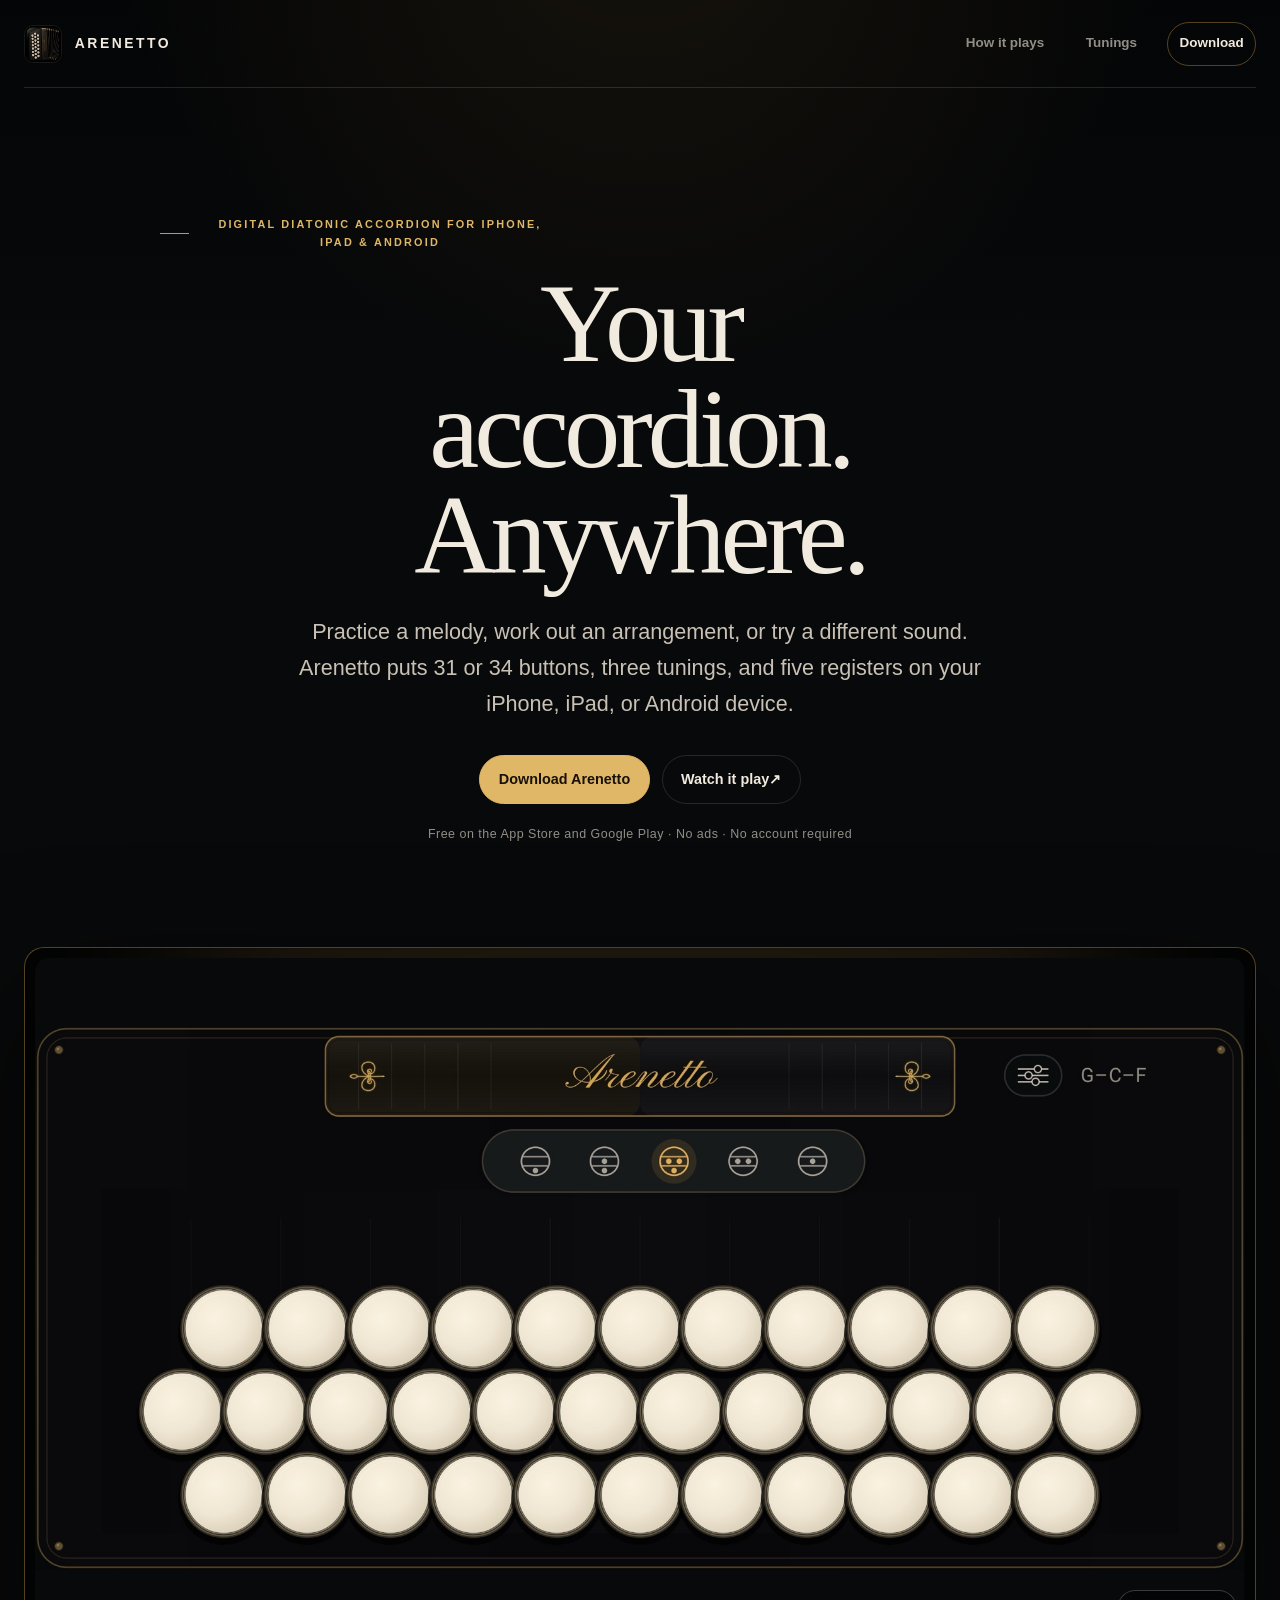
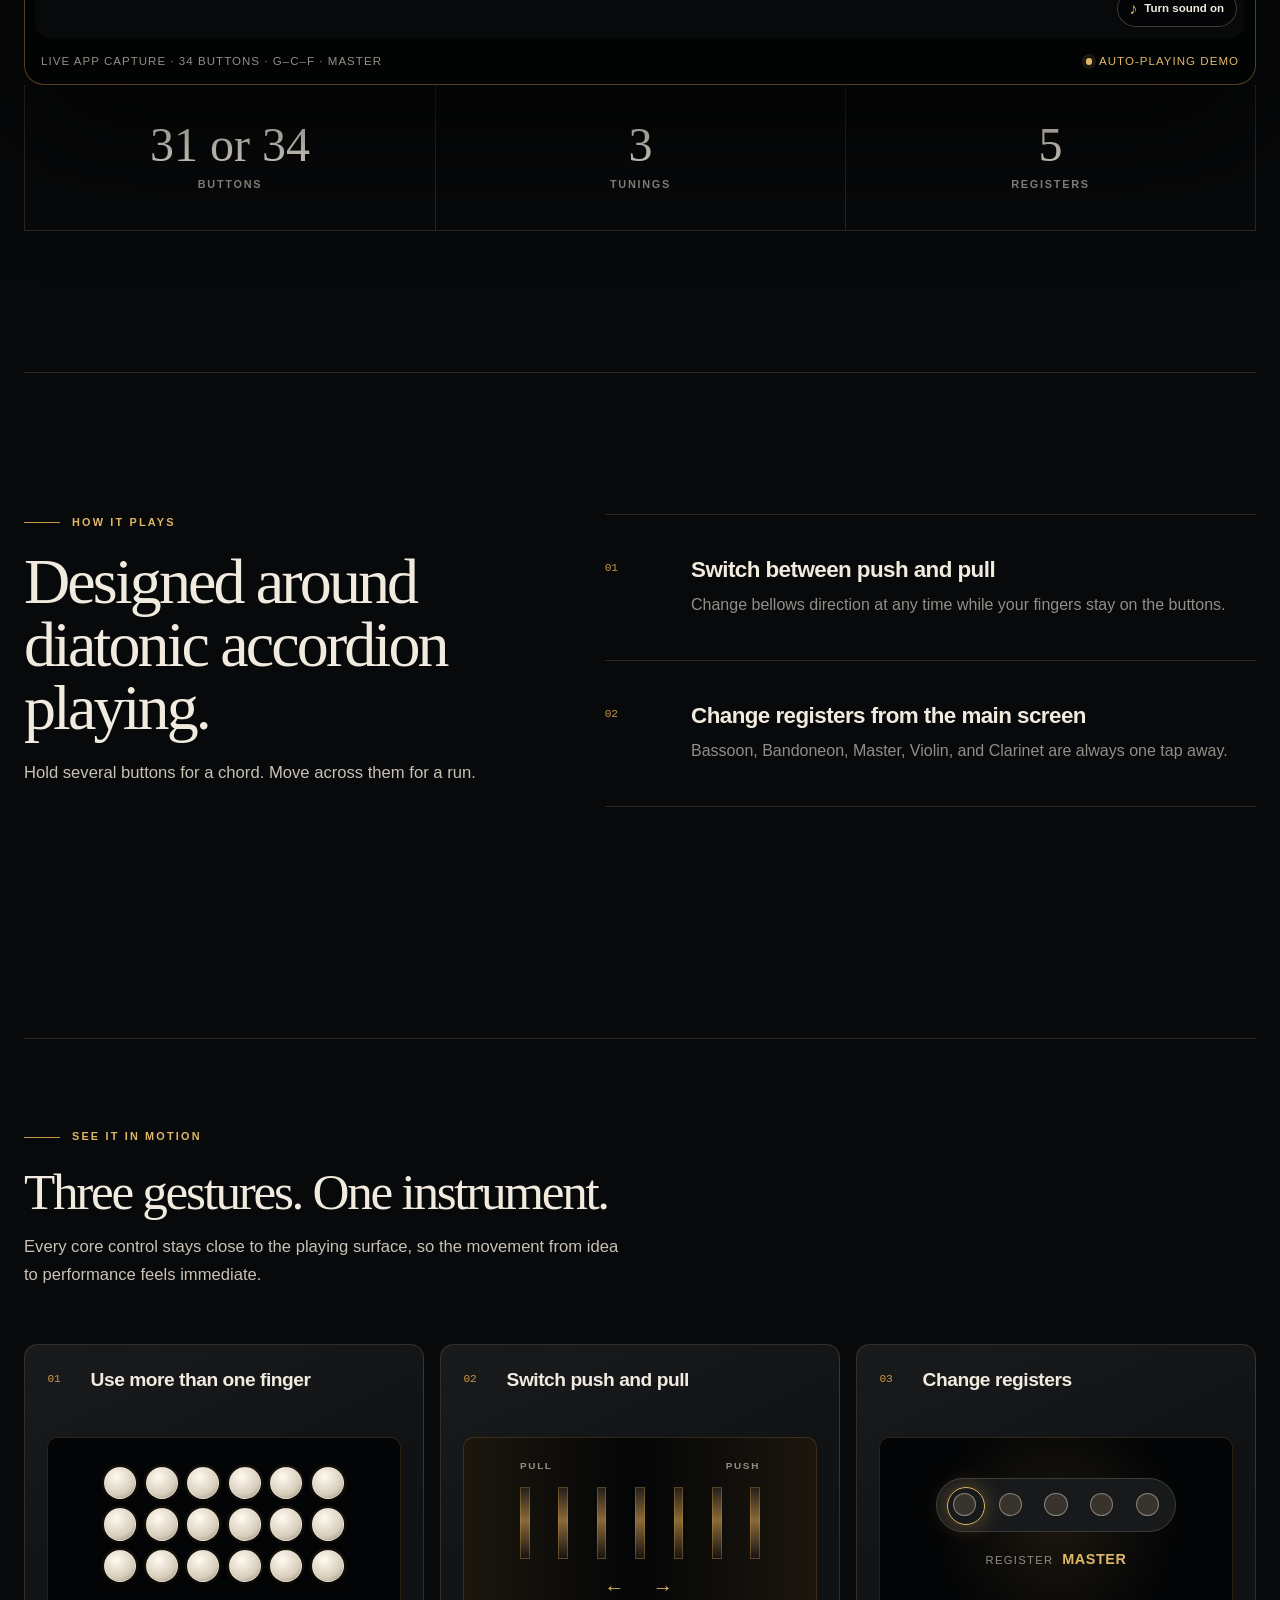
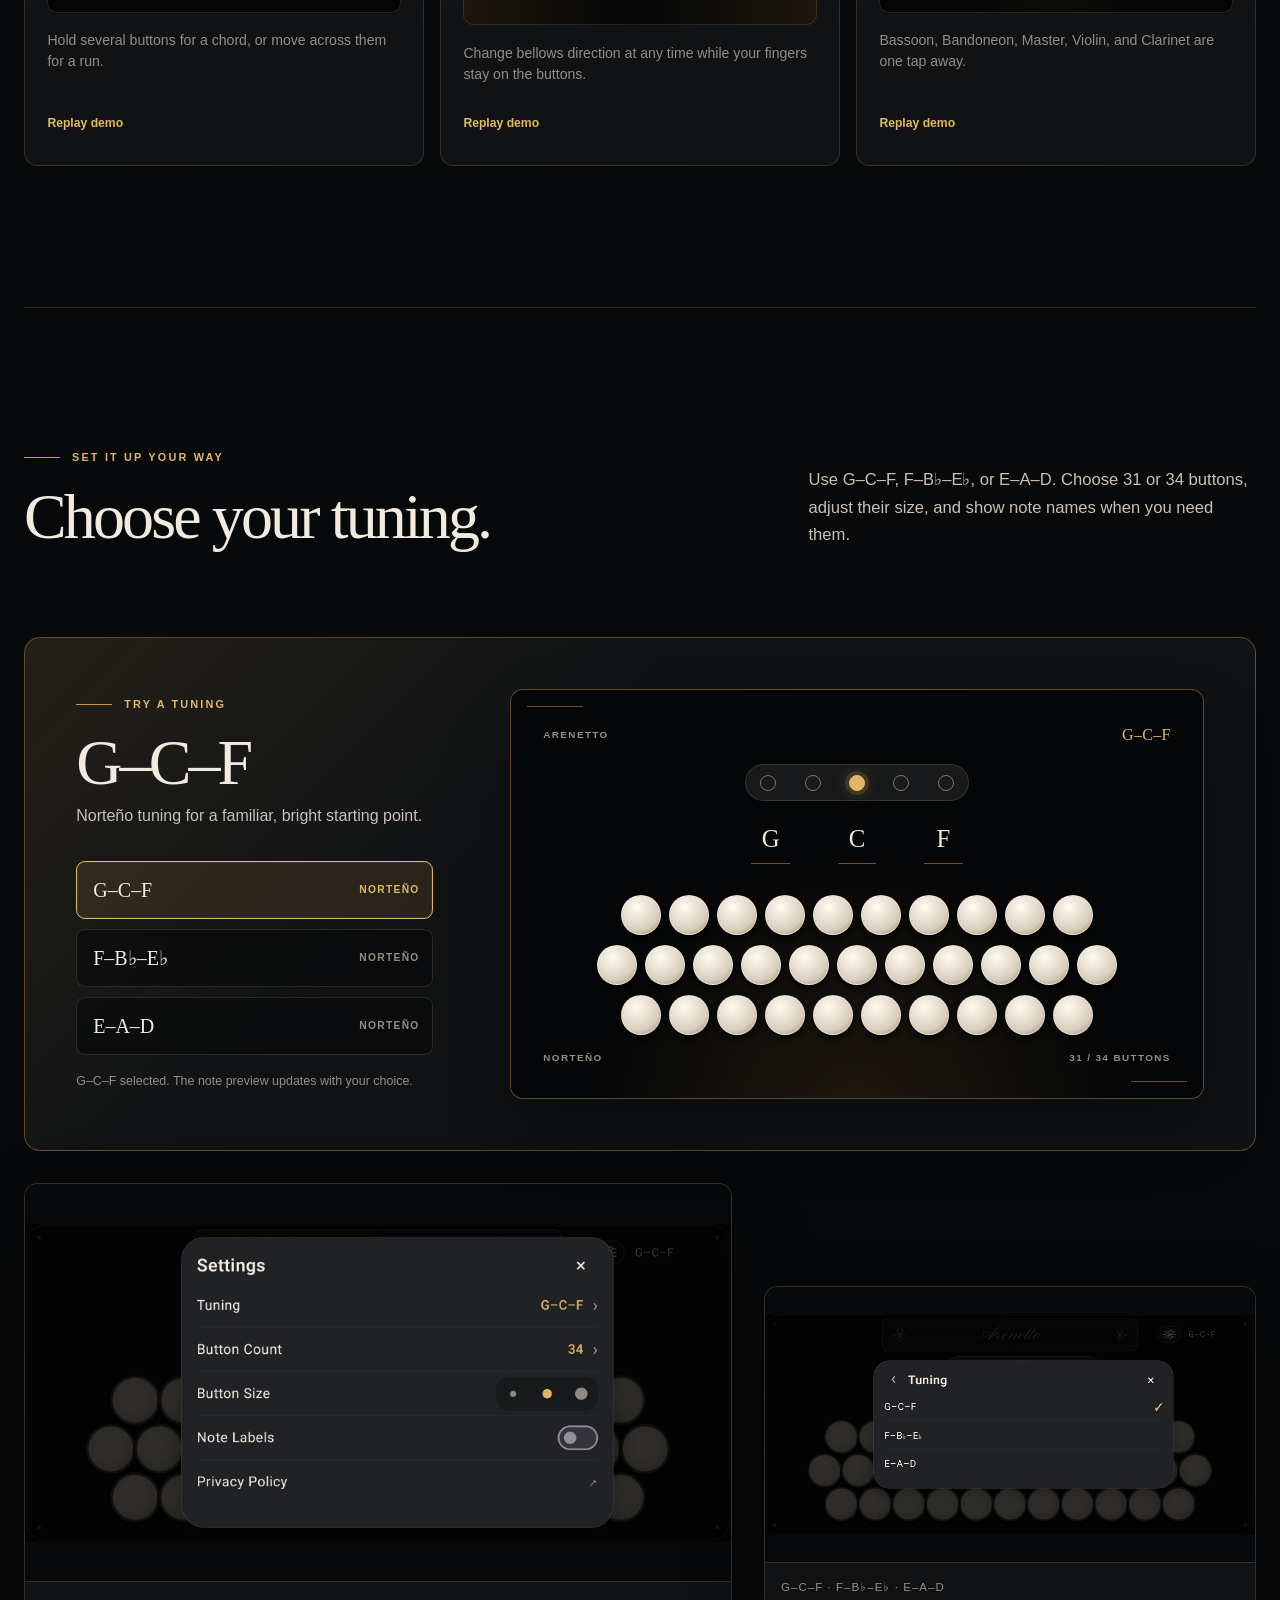
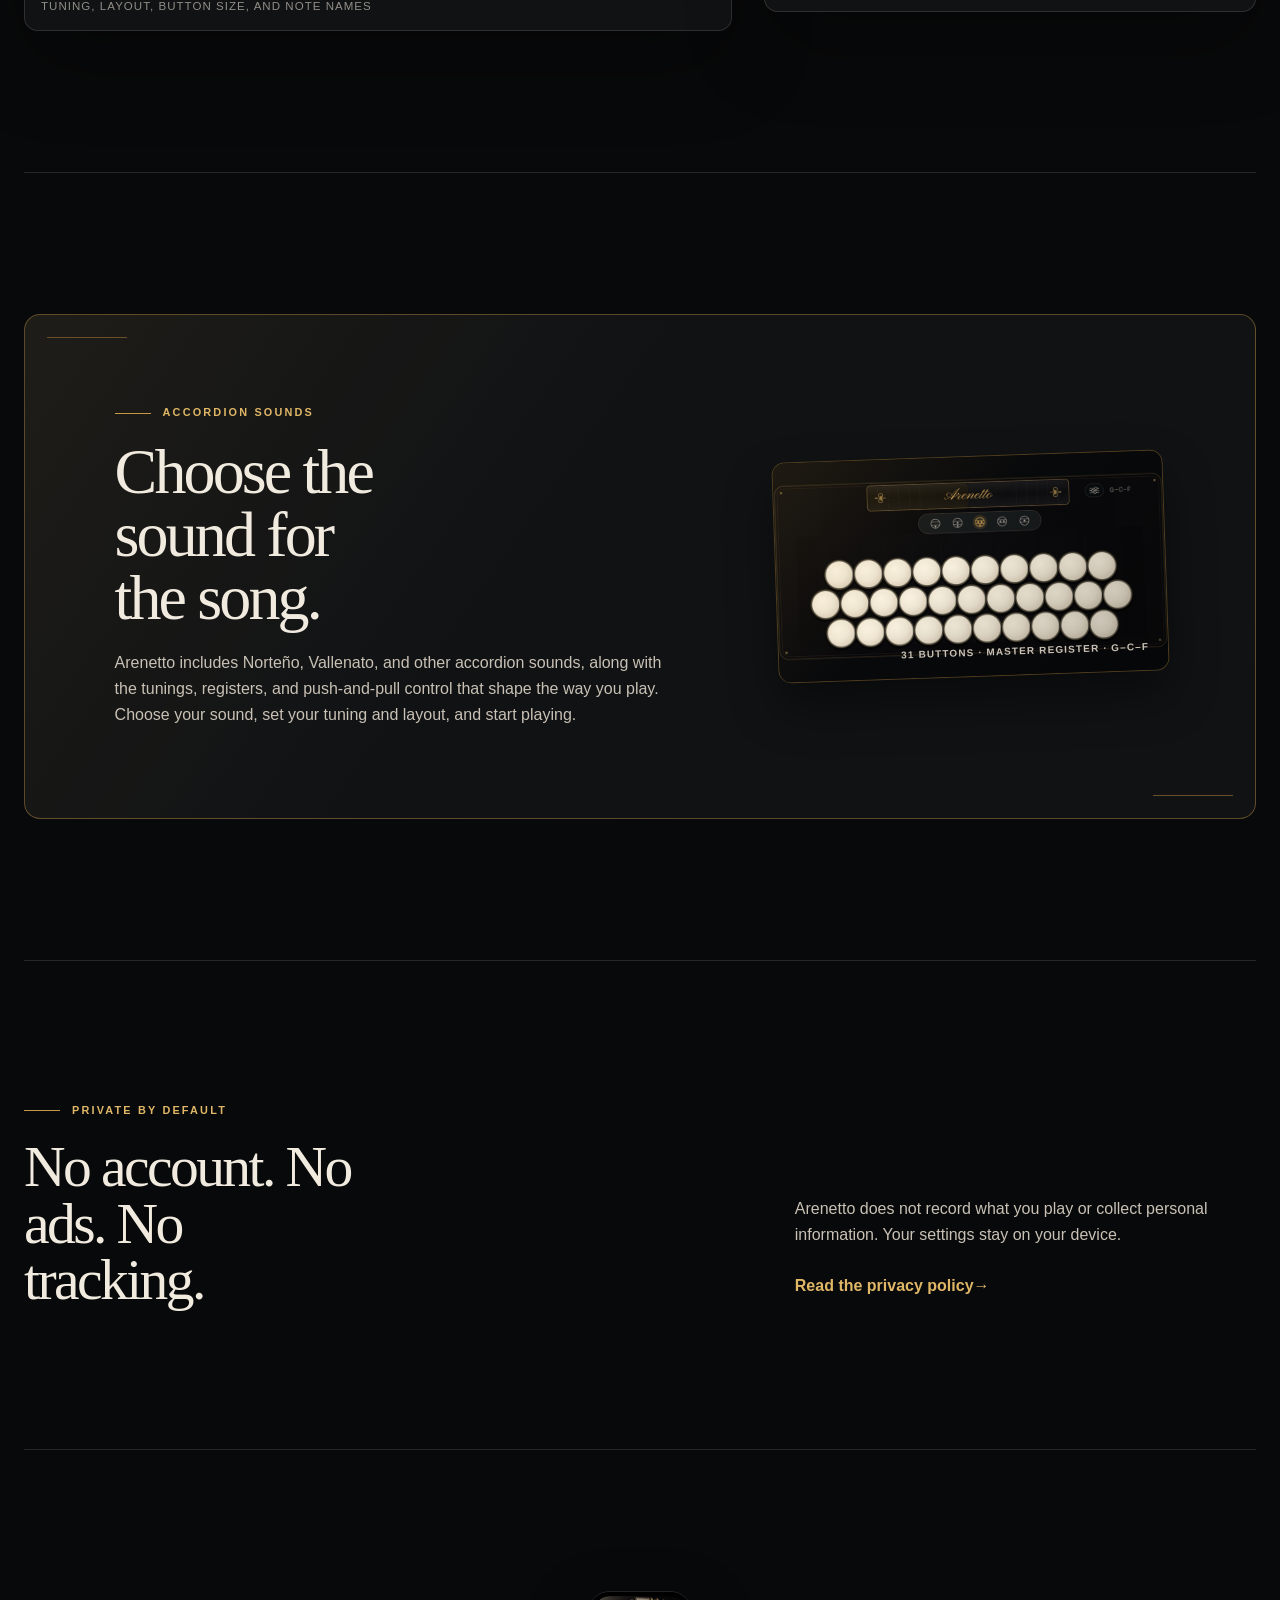
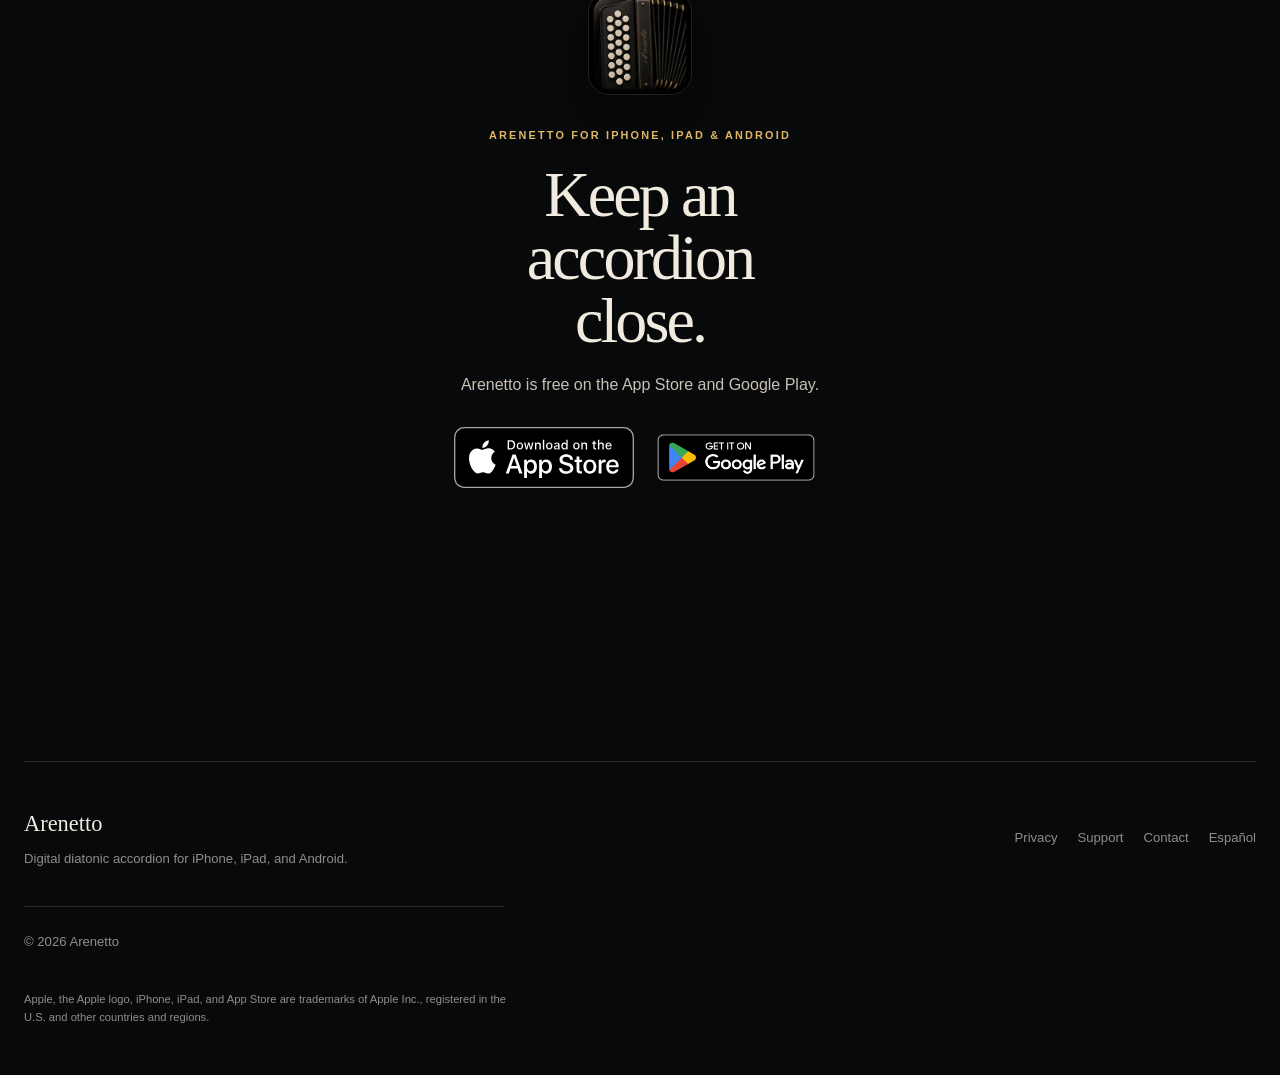
==== index.html @ d13a4f7e "Make homepage demos interactive" ====
<!doctype html>
<html lang="en">
  <head>
    <meta charset="utf-8">
    <meta name="viewport" content="width=device-width, initial-scale=1, viewport-fit=cover">
    <meta name="referrer" content="strict-origin-when-cross-origin">
    <title>Arenetto — Digital Diatonic Accordion for iPhone, iPad &amp; Android</title>
    <meta name="description" content="Arenetto is a digital diatonic accordion for iPhone, iPad, and Android, with Norteño, Vallenato, and other accordion sounds for practicing and playing.">
    <meta name="theme-color" content="#08090a">
    <meta property="og:type" content="website">
    <meta property="og:site_name" content="Arenetto">
    <meta property="og:title" content="Arenetto — Your accordion. Anywhere.">
    <meta property="og:description" content="A digital diatonic accordion with Norteño, Vallenato, and other accordion sounds for practicing and playing on iPhone, iPad, and Android.">
    <meta property="og:url" content="https://arenetto.app/">
    <meta property="og:image" content="https://arenetto.app/assets/images/instrument-34.jpg">
    <meta property="og:image:alt" content="Arenetto digital diatonic accordion with 34 buttons and the Master register selected">
    <meta property="og:image:type" content="image/jpeg">
    <meta property="og:image:width" content="1920">
    <meta property="og:image:height" content="1080">
    <meta name="twitter:card" content="summary_large_image">
    <meta name="twitter:title" content="Arenetto — Your accordion. Anywhere.">
    <meta name="twitter:description" content="A digital diatonic accordion with Norteño, Vallenato, and other accordion sounds for practicing and playing on iPhone, iPad, and Android.">
    <meta name="twitter:image" content="https://arenetto.app/assets/images/instrument-34.jpg">
    <meta name="twitter:image:alt" content="Arenetto digital diatonic accordion with 34 buttons and the Master register selected">
    <meta name="apple-itunes-app" content="app-id=6791795300">
    <link rel="canonical" href="https://arenetto.app/">
    <link rel="alternate" hreflang="en" href="https://arenetto.app/">
    <link rel="alternate" hreflang="es" href="https://arenetto.app/es/">
    <link rel="alternate" hreflang="x-default" href="https://arenetto.app/">
    <link rel="icon" href="assets/images/app-icon.png" type="image/png">
    <link rel="stylesheet" href="assets/site.css?v=20260812-1">
    <script src="assets/homepage.js?v=20260812-1" defer></script>
    <script type="application/ld+json">
      {
        "@context": "https://schema.org",
        "@graph": [
          {
            "@type": "Organization",
            "@id": "https://arenetto.app/#organization",
            "name": "Arenetto",
            "url": "https://arenetto.app/",
            "logo": "https://arenetto.app/assets/images/app-icon.png"
          },
          {
            "@type": "SoftwareApplication",
            "@id": "https://arenetto.app/#application",
            "name": "Arenetto",
            "applicationCategory": "MusicApplication",
            "operatingSystem": ["iOS", "iPadOS", "Android"],
            "description": "A digital diatonic accordion with Norteño, Vallenato, and other accordion sounds for practicing and playing on iPhone, iPad, and Android.",
            "softwareVersion": "1.0",
            "url": "https://arenetto.app/",
            "image": "https://arenetto.app/assets/images/instrument-34.jpg",
            "screenshot": [
              "https://arenetto.app/assets/images/settings.jpg",
              "https://arenetto.app/assets/images/tunings.jpg"
            ],
            "downloadUrl": [
              "https://apps.apple.com/us/app/arenetto/id6791795300",
              "https://play.google.com/store/apps/details?id=com.tomasarenas.arenetto"
            ],
            "offers": {
              "@type": "Offer",
              "price": "0",
              "priceCurrency": "USD"
            },
            "publisher": {"@id": "https://arenetto.app/#organization"}
          }
        ]
      }
    </script>
  </head>
  <body>
    <a class="skip-link" href="#main-content">Skip to content</a>

    <header class="site-header">
      <a class="brand" href="./" aria-label="Arenetto home">
        <img src="assets/images/app-icon.png" width="38" height="38" alt="">
        <span>ARENETTO</span>
      </a>
      <nav class="site-nav" aria-label="Primary navigation">
        <ul>
          <li><a href="#play">How it plays</a></li>
          <li><a href="#setup">Tunings</a></li>
          <li><a class="nav-download" href="download/">Download</a></li>
        </ul>
      </nav>
    </header>

    <main id="main-content">
      <section class="hero" aria-labelledby="hero-title">
        <div class="hero-copy">
          <p class="eyebrow"><span></span> Digital diatonic accordion for iPhone, iPad &amp; Android</p>
          <h1 id="hero-title">Your accordion. Anywhere.</h1>
          <p class="lead">Practice a melody, work out an arrangement, or try a different sound. Arenetto puts 31 or 34 buttons, three tunings, and five registers on your iPhone, iPad, or Android device.</p>
          <div class="hero-actions">
            <a class="button button-primary" href="download/">Download Arenetto</a>
            <a class="button button-secondary" href="#hero-demo">Watch it play <span aria-hidden="true">↗</span></a>
          </div>
          <p class="hero-note">Free on the App Store and Google Play · No ads · No account required</p>
        </div>

        <figure class="hero-instrument hero-demo" id="hero-demo">
          <div class="instrument-glow" aria-hidden="true"></div>
          <video class="hero-demo-video" width="2532" height="1170" autoplay loop muted playsinline preload="metadata" poster="assets/images/instrument-34.jpg" aria-label="Arenetto app demo showing rapid playing across the accordion buttons">
            <source src="assets/videos/arenetto-demo.mp4" type="video/mp4">
          </video>
          <button class="video-sound-toggle" type="button" data-video-sound-toggle aria-pressed="false" aria-label="Turn demo sound on">
            <span class="video-sound-icon" aria-hidden="true">♪</span>
            <span data-sound-label>Turn sound on</span>
          </button>
          <figcaption>
            <span>Live app capture · 34 buttons · G–C–F · Master</span>
            <span class="video-live-label"><span aria-hidden="true"></span> Auto-playing demo</span>
          </figcaption>
        </figure>

        <dl class="instrument-facts" aria-label="Arenetto instrument options">
          <div>
            <dt>31 or 34</dt>
            <dd>Buttons</dd>
          </div>
          <div>
            <dt>3</dt>
            <dd>Tunings</dd>
          </div>
          <div>
            <dt>5</dt>
            <dd>Registers</dd>
          </div>
        </dl>
      </section>

      <section class="play-section" id="play" aria-labelledby="play-title">
        <div class="section-intro">
          <p class="eyebrow"><span></span> How it plays</p>
          <h2 id="play-title">Designed around diatonic accordion playing.</h2>
          <p>Hold several buttons for a chord. Move across them for a run.</p>
        </div>

        <div class="play-list">
          <article>
            <span class="play-number">01</span>
            <div>
              <h3>Switch between push and pull</h3>
              <p>Change bellows direction at any time while your fingers stay on the buttons.</p>
            </div>
          </article>
          <article>
            <span class="play-number">02</span>
            <div>
              <h3>Change registers from the main screen</h3>
              <p>Bassoon, Bandoneon, Master, Violin, and Clarinet are always one tap away.</p>
            </div>
          </article>
        </div>

        <div class="feature-demo-block">
          <div class="section-intro feature-demo-intro">
            <p class="eyebrow"><span></span> See it in motion</p>
            <h3>Three gestures. One instrument.</h3>
            <p>Every core control stays close to the playing surface, so the movement from idea to performance feels immediate.</p>
          </div>

          <div class="feature-demos" aria-label="Interactive Arenetto feature demos">
            <article class="feature-demo" data-feature-demo="chord">
              <div class="feature-demo-heading">
                <span class="play-number">01</span>
                <h3>Use more than one finger</h3>
              </div>
              <div class="feature-demo-visual demo-chord" role="img" aria-label="Several accordion buttons glow together to show a chord">
                <div class="demo-button-grid" aria-hidden="true">
                  <span class="demo-button"></span><span class="demo-button"></span><span class="demo-button"></span><span class="demo-button"></span><span class="demo-button"></span><span class="demo-button"></span>
                  <span class="demo-button"></span><span class="demo-button"></span><span class="demo-button demo-button-active"></span><span class="demo-button demo-button-active"></span><span class="demo-button"></span><span class="demo-button"></span>
                  <span class="demo-button"></span><span class="demo-button"></span><span class="demo-button"></span><span class="demo-button"></span><span class="demo-button"></span><span class="demo-button"></span>
                </div>
              </div>
              <p>Hold several buttons for a chord, or move across them for a run.</p>
              <button class="demo-replay" type="button" data-demo-replay>Replay demo</button>
            </article>

            <article class="feature-demo" data-feature-demo="bellows">
              <div class="feature-demo-heading">
                <span class="play-number">02</span>
                <h3>Switch push and pull</h3>
              </div>
              <div class="feature-demo-visual demo-bellows" role="img" aria-label="The bellows direction changes from pull to push">
                <div class="demo-bellows-labels"><span>Pull</span><span>Push</span></div>
                <div class="demo-bellows-track" aria-hidden="true">
                  <span></span><span></span><span></span><span></span><span></span><span></span><span></span>
                </div>
                <div class="demo-bellows-arrow" aria-hidden="true">← &nbsp; →</div>
              </div>
              <p>Change bellows direction at any time while your fingers stay on the buttons.</p>
              <button class="demo-replay" type="button" data-demo-replay>Replay demo</button>
            </article>

            <article class="feature-demo" data-feature-demo="register">
              <div class="feature-demo-heading">
                <span class="play-number">03</span>
                <h3>Change registers</h3>
              </div>
              <div class="feature-demo-visual demo-register" role="img" aria-label="The selected accordion register moves across the register selector">
                <div class="demo-register-strip" aria-hidden="true">
                  <span class="demo-register-dot"></span><span class="demo-register-dot"></span><span class="demo-register-dot"></span><span class="demo-register-dot"></span><span class="demo-register-dot"></span>
                </div>
                <div class="demo-register-name"><span>Register</span><strong>Master</strong></div>
              </div>
              <p>Bassoon, Bandoneon, Master, Violin, and Clarinet are one tap away.</p>
              <button class="demo-replay" type="button" data-demo-replay>Replay demo</button>
            </article>
          </div>
        </div>
      </section>

      <section class="setup-section" id="setup" aria-labelledby="setup-title">
        <div class="section-intro section-intro-wide">
          <div>
            <p class="eyebrow"><span></span> Set it up your way</p>
            <h2 id="setup-title">Choose your tuning.</h2>
          </div>
          <p>Use G–C–F, F–B♭–E♭, or E–A–D. Choose 31 or 34 buttons, adjust their size, and show note names when you need them.</p>
        </div>

        <div class="tuning-demo" data-tuning-demo>
          <div class="tuning-demo-copy">
            <p class="eyebrow"><span></span> Try a tuning</p>
            <h3 data-tuning-title>G–C–F</h3>
            <p data-tuning-description>Norteño tuning for a familiar, bright starting point.</p>
            <div class="tuning-options" role="tablist" aria-label="Choose a tuning">
              <button class="tuning-option is-selected" type="button" role="tab" aria-selected="true" aria-controls="tuning-preview" data-tuning-option data-tuning="gcf" data-title="G–C–F" data-description="Norteño tuning for a familiar, bright starting point." data-family="Norteño" data-notes="G|C|F">
                <span>G–C–F</span><small>Norteño</small>
              </button>
              <button class="tuning-option" type="button" role="tab" aria-selected="false" aria-controls="tuning-preview" data-tuning-option data-tuning="f-bb-eb" data-title="F–B♭–E♭" data-description="A lower set of voices for a rounder, deeper response." data-family="Norteño" data-notes="F|B♭|E♭">
                <span>F–B♭–E♭</span><small>Norteño</small>
              </button>
              <button class="tuning-option" type="button" role="tab" aria-selected="false" aria-controls="tuning-preview" data-tuning-option data-tuning="ead" data-title="E–A–D" data-description="A higher setup for a clear, nimble feel under the fingers." data-family="Norteño" data-notes="E|A|D">
                <span>E–A–D</span><small>Norteño</small>
              </button>
            </div>
            <p class="tuning-demo-status" data-tuning-status role="status" aria-live="polite">G–C–F selected. The note preview updates with your choice.</p>
          </div>
          <div class="tuning-preview" id="tuning-preview" data-tuning-preview data-tuning="gcf" role="region" aria-label="Arenetto tuning preview showing G–C–F">
            <div class="preview-header"><span>ARENETTO</span><strong data-preview-tuning>G–C–F</strong></div>
            <div class="preview-registers" aria-hidden="true"><span></span><span></span><span class="is-selected"></span><span></span><span></span></div>
            <div class="preview-note-strip" aria-live="polite"><span data-preview-note>G</span><span data-preview-note>C</span><span data-preview-note>F</span></div>
            <div class="preview-button-board" aria-hidden="true">
              <div class="preview-row preview-row-short"><span></span><span></span><span></span><span></span><span></span><span></span><span></span><span></span><span></span><span></span></div>
              <div class="preview-row"><span></span><span></span><span></span><span></span><span></span><span></span><span></span><span></span><span></span><span></span><span></span></div>
              <div class="preview-row preview-row-short"><span></span><span></span><span></span><span></span><span></span><span></span><span></span><span></span><span></span><span></span></div>
            </div>
            <div class="preview-footer"><span data-preview-family>Norteño</span><span>31 / 34 buttons</span></div>
          </div>
        </div>

        <div class="setup-gallery">
          <figure class="image-card image-card-main">
            <img src="assets/images/settings.jpg" width="1920" height="1080" alt="Arenetto settings showing tuning, button count, button size, and note names" loading="lazy" decoding="async">
            <figcaption>Tuning, layout, button size, and note names</figcaption>
          </figure>
          <figure class="image-card image-card-secondary">
            <img src="assets/images/tunings.jpg" width="1920" height="1080" alt="Arenetto tuning choices: G–C–F, F–B-flat–E-flat, and E–A–D" loading="lazy" decoding="async">
            <figcaption>G–C–F · F–B♭–E♭ · E–A–D</figcaption>
          </figure>
        </div>
      </section>

      <section class="music-section" aria-labelledby="music-title">
        <div class="music-panel">
          <div>
            <p class="eyebrow"><span></span> Accordion sounds</p>
            <h2 id="music-title">Choose the sound for the song.</h2>
            <p>Arenetto includes Norteño, Vallenato, and other accordion sounds, along with the tunings, registers, and push-and-pull control that shape the way you play. Choose your sound, set your tuning and layout, and start playing.</p>
          </div>
          <figure class="music-image">
            <img src="assets/images/instrument-31.jpg" width="1920" height="1080" alt="Arenetto's three-row accordion interface with 31 pearl buttons and the Master register selected" loading="lazy" decoding="async">
            <figcaption>31 buttons · Master register · G–C–F</figcaption>
          </figure>
        </div>
      </section>

      <section class="privacy-strip" aria-labelledby="privacy-title">
        <div>
          <p class="eyebrow"><span></span> Private by default</p>
          <h2 id="privacy-title">No account. No ads. No tracking.</h2>
        </div>
        <div>
          <p>Arenetto does not record what you play or collect personal information. Your settings stay on your device.</p>
          <a class="text-link" href="privacy/">Read the privacy policy <span aria-hidden="true">→</span></a>
        </div>
      </section>

      <section class="download-cta" id="download" aria-labelledby="download-title">
        <img src="assets/images/app-icon.png" width="104" height="104" alt="">
        <p class="eyebrow">Arenetto for iPhone, iPad &amp; Android</p>
        <h2 id="download-title">Keep an accordion close.</h2>
        <p>Arenetto is free on the App Store and Google Play.</p>
        <div class="download-cta-actions" aria-label="Download options">
          <a class="app-store-link" href="https://apps.apple.com/us/app/arenetto/id6791795300" aria-label="Download Arenetto from the App Store">
            <img class="app-store-badge" src="assets/images/app-store-badge.svg" width="180" height="60" alt="Download on the App Store">
          </a>
          <a class="store-badge-link" href="https://play.google.com/store/apps/details?id=com.tomasarenas.arenetto" aria-label="Get Arenetto on Google Play">
            <img class="google-play-badge" src="assets/images/google-play-badge.png" width="646" height="250" alt="Get it on Google Play">
          </a>
        </div>
      </section>
    </main>

    <footer class="site-footer">
      <div>
        <a class="footer-brand" href="./">Arenetto</a>
        <p>Digital diatonic accordion for iPhone, iPad, and Android.</p>
      </div>
      <nav aria-label="Footer navigation">
        <a href="privacy/">Privacy</a>
        <a href="support/">Support</a>
        <a href="mailto:support@arenetto.app">Contact</a>
        <a href="es/" lang="es">Español</a>
      </nav>
      <p class="copyright">© 2026 Arenetto</p>
      <p class="legal-note">Apple, the Apple logo, iPhone, iPad, and App Store are trademarks of Apple Inc., registered in the U.S. and other countries and regions.</p>
    </footer>
  </body>
</html>
---- assets/site.css ----
:root {
  color-scheme: dark;
  --black: #08090a;
  --black-deep: #040506;
  --graphite: #101214;
  --graphite-raised: #17191b;
  --graphite-soft: #202225;
  --ivory: #f1eadf;
  --ivory-soft: #c9c1b5;
  --muted: #928e87;
  --brass: #c69746;
  --brass-light: #e0b767;
  --brass-dark: #69502b;
  --line: rgba(241, 234, 223, 0.13);
  --line-brass: rgba(198, 151, 70, 0.42);
  --focus: #f2c878;
  --content-width: 80rem;
  --reading-width: 48rem;
  --display: "Iowan Old Style", "Palatino Linotype", "Book Antiqua", Palatino, Georgia, serif;
  --sans: -apple-system, BlinkMacSystemFont, "Segoe UI", Helvetica, Arial, sans-serif;
}

* { box-sizing: border-box; }

html {
  background: var(--black);
  scroll-behavior: smooth;
}

body {
  margin: 0;
  min-height: 100vh;
  background:
    radial-gradient(circle at 50% -10rem, rgba(198, 151, 70, 0.11), transparent 34rem),
    linear-gradient(180deg, var(--black-deep), var(--black) 24rem);
  color: var(--ivory);
  font-family: var(--sans);
  font-size: 1rem;
  line-height: 1.65;
  text-rendering: optimizeLegibility;
}

body::before {
  position: fixed;
  z-index: -1;
  inset: 0;
  background: repeating-linear-gradient(
    90deg,
    transparent 0,
    transparent 3.95rem,
    rgba(255, 255, 255, 0.012) 4rem
  );
  content: "";
  pointer-events: none;
}

@supports (padding: env(safe-area-inset-left)) {
  body {
    padding-inline: env(safe-area-inset-left) env(safe-area-inset-right);
  }
}

img {
  display: block;
  max-width: 100%;
  height: auto;
}

a {
  color: var(--brass-light);
  text-underline-offset: 0.22em;
  text-decoration-thickness: 0.08em;
}

a:hover { color: var(--ivory); }

a:focus,
a:focus-visible {
  border-radius: 0.2rem;
  outline: 0.18rem solid var(--focus);
  outline-offset: 0.24rem;
}

.skip-link {
  position: fixed;
  z-index: 30;
  top: 0.75rem;
  left: 0.75rem;
  padding: 0.65rem 0.9rem;
  border-radius: 0.3rem;
  background: var(--ivory);
  color: var(--black);
  transform: translateY(-180%);
}

.skip-link:focus { transform: translateY(0); }

.site-header,
.site-footer,
main {
  width: min(calc(100% - 3rem), var(--content-width));
  margin-inline: auto;
}

.site-header {
  display: flex;
  align-items: center;
  justify-content: space-between;
  gap: 2rem;
  min-height: 5.5rem;
  border-bottom: 1px solid var(--line);
}

.brand {
  display: inline-flex;
  align-items: center;
  gap: 0.8rem;
  color: var(--ivory);
  font-size: 0.87rem;
  font-weight: 720;
  letter-spacing: 0.18em;
  text-decoration: none;
}

.brand img {
  border: 1px solid rgba(255, 255, 255, 0.08);
  border-radius: 0.58rem;
}

.site-nav ul {
  display: flex;
  align-items: center;
  gap: clamp(0.35rem, 1.6vw, 1.2rem);
  margin: 0;
  padding: 0;
  list-style: none;
}

.site-nav a {
  display: inline-flex;
  align-items: center;
  min-height: 2.75rem;
  padding-inline: 0.7rem;
  color: var(--muted);
  font-size: 0.84rem;
  font-weight: 650;
  text-decoration: none;
  transition: color 120ms ease, border-color 120ms ease, background 120ms ease;
}

.site-nav a:hover,
.site-nav a[aria-current="page"] { color: var(--ivory); }

.site-nav .nav-download {
  border: 1px solid var(--line-brass);
  border-radius: 999px;
  color: var(--ivory);
}

.site-nav .nav-download:hover {
  border-color: var(--brass-light);
  background: rgba(198, 151, 70, 0.09);
}

main { padding-bottom: clamp(5rem, 10vw, 9rem); }

.eyebrow {
  display: flex;
  align-items: center;
  gap: 0.75rem;
  margin: 0 0 1.2rem;
  color: var(--brass-light);
  font-size: 0.68rem;
  font-weight: 760;
  letter-spacing: 0.2em;
  text-transform: uppercase;
}

.eyebrow span {
  width: 2.25rem;
  height: 1px;
  background: var(--brass);
}

h1,
h2,
h3 {
  margin-top: 0;
  color: var(--ivory);
}

h1,
h2 {
  font-family: var(--display);
  font-weight: 500;
  letter-spacing: -0.045em;
}

h1 {
  max-width: 11ch;
  margin: 0 auto 1.6rem;
  font-size: clamp(3.8rem, 8.8vw, 7.8rem);
  line-height: 0.94;
}

h2 {
  margin-bottom: 1.25rem;
  font-size: clamp(2.7rem, 5vw, 5rem);
  line-height: 0.98;
}

h3 {
  margin-bottom: 0.55rem;
  font-size: clamp(1.15rem, 2vw, 1.4rem);
  font-weight: 660;
  letter-spacing: -0.025em;
  line-height: 1.2;
}

p { max-width: 66ch; }

.hero {
  padding-block: clamp(5.5rem, 10vw, 9rem) 0;
  text-align: center;
}

.hero-copy {
  position: relative;
  z-index: 2;
  max-width: 60rem;
  margin-inline: auto;
}

.hero .eyebrow { justify-content: center; }

.lead {
  max-width: 46rem;
  margin: 0 auto;
  color: var(--ivory-soft);
  font-size: clamp(1.08rem, 2vw, 1.35rem);
  line-height: 1.65;
}

.hero-actions {
  display: flex;
  flex-wrap: wrap;
  justify-content: center;
  gap: 0.75rem;
  margin-top: 2.1rem;
}

.button {
  display: inline-flex;
  align-items: center;
  justify-content: center;
  min-height: 3.1rem;
  padding: 0.7rem 1.15rem;
  border: 1px solid var(--line);
  border-radius: 999px;
  font-size: 0.9rem;
  font-weight: 720;
  text-decoration: none;
  transition: transform 100ms ease, border-color 120ms ease, background 120ms ease;
}

.button:active { transform: translateY(1px) scale(0.99); }

.button-primary {
  border-color: var(--brass-light);
  background: var(--brass-light);
  color: #171108;
}

.button-primary:hover {
  border-color: #efcb84;
  background: #efcb84;
  color: #171108;
}

.button-secondary { color: var(--ivory); }

.button-secondary:hover {
  border-color: rgba(241, 234, 223, 0.34);
  background: rgba(255, 255, 255, 0.04);
}

.hero-note {
  margin: 1.2rem auto 0;
  color: var(--muted);
  font-size: 0.78rem;
  letter-spacing: 0.04em;
}

.hero-instrument {
  position: relative;
  z-index: 1;
  margin: clamp(4rem, 8vw, 7rem) 0 0;
  padding: clamp(0.35rem, 0.9vw, 0.65rem);
  border: 1px solid var(--line-brass);
  border-radius: clamp(0.8rem, 1.6vw, 1.25rem);
  background: #020303;
  box-shadow:
    0 3rem 8rem rgba(0, 0, 0, 0.68),
    0 0 0 1px rgba(0, 0, 0, 0.8) inset;
  text-align: left;
}

.instrument-glow {
  position: absolute;
  z-index: -1;
  top: -18%;
  right: 10%;
  left: 10%;
  height: 45%;
  border-radius: 50%;
  background: rgba(198, 151, 70, 0.14);
  filter: blur(5rem);
}

.hero-instrument img {
  width: 100%;
  border-radius: clamp(0.5rem, 1.2vw, 0.9rem);
}

.hero-demo {
  overflow: hidden;
}

.hero-demo-video {
  display: block;
  width: 100%;
  height: auto;
  border-radius: clamp(0.5rem, 1.2vw, 0.9rem);
  background: var(--black-deep);
}

.video-sound-toggle {
  position: absolute;
  right: 1.15rem;
  bottom: 3.55rem;
  z-index: 2;
  display: inline-flex;
  align-items: center;
  gap: 0.45rem;
  min-height: 2.35rem;
  padding: 0.45rem 0.72rem;
  border: 1px solid rgba(241, 234, 223, 0.24);
  border-radius: 999px;
  background: rgba(4, 5, 6, 0.78);
  color: var(--ivory);
  cursor: pointer;
  font: inherit;
  font-size: 0.72rem;
  font-weight: 720;
  backdrop-filter: blur(0.8rem);
  transition: border-color 120ms ease, background 120ms ease;
}

.video-sound-toggle:hover {
  border-color: var(--brass-light);
  background: rgba(4, 5, 6, 0.92);
}

.video-sound-toggle:focus-visible,
.demo-replay:focus-visible,
.tuning-option:focus-visible {
  border-radius: 0.4rem;
  outline: 0.18rem solid var(--focus);
  outline-offset: 0.2rem;
}

.video-sound-icon {
  color: var(--brass-light);
  font-size: 1rem;
  line-height: 1;
}

.hero-demo figcaption {
  display: flex;
  align-items: center;
  justify-content: space-between;
  gap: 0.8rem 1.5rem;
  flex-wrap: wrap;
}

.video-live-label {
  display: inline-flex;
  align-items: center;
  gap: 0.42rem;
  color: var(--brass-light);
}

.video-live-label > span {
  width: 0.42rem;
  height: 0.42rem;
  border-radius: 50%;
  background: var(--brass-light);
  box-shadow: 0 0 0 0.25rem rgba(224, 183, 103, 0.12);
}

figcaption {
  padding: 0.85rem 0.35rem 0.2rem;
  color: var(--muted);
  font-size: 0.72rem;
  letter-spacing: 0.09em;
  text-transform: uppercase;
}

.instrument-facts {
  display: grid;
  grid-template-columns: repeat(3, 1fr);
  margin: 0;
  border-right: 1px solid var(--line);
  border-bottom: 1px solid var(--line);
  border-left: 1px solid var(--line);
}

.instrument-facts > div {
  padding: clamp(1.25rem, 3vw, 2.25rem);
}

.instrument-facts > div + div { border-left: 1px solid var(--line); }

.instrument-facts dt {
  color: var(--ivory);
  font-family: var(--display);
  font-size: clamp(1.75rem, 4vw, 3rem);
  line-height: 1;
}

.instrument-facts dd {
  margin: 0.45rem 0 0;
  color: var(--muted);
  font-size: 0.68rem;
  font-weight: 700;
  letter-spacing: 0.16em;
  text-transform: uppercase;
}

.play-section,
.setup-section,
.music-section,
.privacy-strip,
.download-cta {
  padding-block: clamp(6rem, 11vw, 10rem);
  border-top: 1px solid var(--line);
}

.play-section {
  display: grid;
  grid-template-columns: minmax(0, 0.82fr) minmax(28rem, 1.18fr);
  gap: clamp(4rem, 10vw, 9rem);
  align-items: start;
  margin-top: clamp(6rem, 11vw, 10rem);
}

.section-intro > p:last-child {
  margin-bottom: 0;
  color: var(--ivory-soft);
  font-size: 1.04rem;
}

.play-list {
  border-top: 1px solid var(--line);
}

.play-list article {
  display: grid;
  grid-template-columns: 3rem minmax(0, 1fr);
  gap: clamp(1.1rem, 3vw, 2.5rem);
  padding-block: clamp(1.75rem, 4vw, 2.6rem);
  border-bottom: 1px solid var(--line);
}

.play-list p {
  margin: 0;
  color: var(--muted);
}

.play-number {
  padding-top: 0.15rem;
  color: var(--brass);
  font-family: ui-monospace, SFMono-Regular, Menlo, monospace;
  font-size: 0.7rem;
}

.feature-demo-block {
  grid-column: 1 / -1;
  margin-top: clamp(4rem, 8vw, 7rem);
  padding-top: clamp(3.5rem, 7vw, 6rem);
  border-top: 1px solid var(--line);
}

.feature-demo-intro {
  max-width: 42rem;
  margin-bottom: clamp(2rem, 5vw, 3.5rem);
}

.feature-demo-intro h3 {
  margin-bottom: 1rem;
  color: var(--ivory);
  font-family: var(--display);
  font-size: clamp(2rem, 4vw, 3.4rem);
  font-weight: 500;
  letter-spacing: -0.045em;
  line-height: 1;
}

.feature-demos {
  display: grid;
  grid-template-columns: repeat(3, minmax(0, 1fr));
  gap: 1rem;
}

.feature-demo {
  display: flex;
  min-width: 0;
  flex-direction: column;
  padding: clamp(1rem, 2.4vw, 1.4rem);
  border: 1px solid var(--line);
  border-radius: 0.85rem;
  background: linear-gradient(155deg, rgba(255, 255, 255, 0.035), transparent 48%), var(--graphite);
}

.feature-demo-heading {
  display: grid;
  grid-template-columns: 2rem minmax(0, 1fr);
  gap: 0.7rem;
  align-items: start;
  min-height: 3rem;
}

.feature-demo-heading h3 {
  margin: 0;
  font-size: clamp(1rem, 1.8vw, 1.2rem);
}

.feature-demo-visual {
  display: grid;
  min-height: 11rem;
  margin-block: 1.3rem 1.1rem;
  place-items: center;
  overflow: hidden;
  border: 1px solid rgba(198, 151, 70, 0.2);
  border-radius: 0.65rem;
  background: var(--black-deep);
}

.feature-demo > p {
  flex: 1;
  margin: 0;
  color: var(--muted);
  font-size: 0.88rem;
  line-height: 1.5;
}

.demo-button-grid {
  display: grid;
  width: min(84%, 15rem);
  grid-template-columns: repeat(6, 1fr);
  gap: clamp(0.35rem, 1vw, 0.6rem);
}

.demo-button {
  aspect-ratio: 1;
  border: 1px solid rgba(241, 234, 223, 0.48);
  border-radius: 50%;
  background: radial-gradient(circle at 38% 30%, #fffaf0, #d7cdbb 63%, #8c8170);
  box-shadow: 0 0.35rem 0.45rem rgba(0, 0, 0, 0.5), 0 0 0 0.16rem rgba(198, 151, 70, 0.08);
}

.feature-demo.is-playing .demo-button-active {
  animation: demo-chord-press 2.8s ease-in-out infinite;
}

.demo-bellows {
  position: relative;
  align-content: center;
  gap: 0.8rem;
  padding: 1.25rem;
  background:
    linear-gradient(90deg, rgba(198, 151, 70, 0.12), transparent 48%, rgba(198, 151, 70, 0.12)),
    var(--black-deep);
}

.demo-bellows-labels,
.demo-bellows-track {
  display: flex;
  width: min(100%, 15rem);
  justify-content: space-between;
}

.demo-bellows-labels {
  color: var(--muted);
  font-size: 0.62rem;
  font-weight: 760;
  letter-spacing: 0.17em;
  text-transform: uppercase;
}

.demo-bellows-track {
  gap: 0.28rem;
}

.demo-bellows-track span {
  width: 0.6rem;
  height: 4.5rem;
  border: 1px solid rgba(198, 151, 70, 0.34);
  background: linear-gradient(180deg, #26201a, #8b6a37 46%, #181412);
  transform-origin: center;
}

.feature-demo.is-playing .demo-bellows-track span {
  animation: demo-bellows-pull 2.8s ease-in-out infinite;
}

.feature-demo.is-playing .demo-bellows-track span:nth-child(2) { animation-delay: 70ms; }
.feature-demo.is-playing .demo-bellows-track span:nth-child(3) { animation-delay: 140ms; }
.feature-demo.is-playing .demo-bellows-track span:nth-child(4) { animation-delay: 210ms; }
.feature-demo.is-playing .demo-bellows-track span:nth-child(5) { animation-delay: 280ms; }
.feature-demo.is-playing .demo-bellows-track span:nth-child(6) { animation-delay: 350ms; }
.feature-demo.is-playing .demo-bellows-track span:nth-child(7) { animation-delay: 420ms; }

.demo-bellows-arrow {
  color: var(--brass-light);
  font-size: 1.25rem;
  letter-spacing: 0.15em;
}

.demo-register {
  align-content: center;
  gap: 1rem;
  padding: 1.25rem;
  background: radial-gradient(circle at 50% 50%, rgba(198, 151, 70, 0.12), transparent 60%), var(--black-deep);
}

.demo-register-strip {
  position: relative;
  display: flex;
  width: min(100%, 15rem);
  justify-content: space-between;
  padding: 0.9rem 1rem;
  border: 1px solid rgba(241, 234, 223, 0.16);
  border-radius: 999px;
  background: var(--graphite-raised);
}

.demo-register-dot {
  width: 1.45rem;
  height: 1.45rem;
  border: 1px solid rgba(241, 234, 223, 0.4);
  border-radius: 50%;
  background: #38332c;
}

.demo-register-strip::after {
  position: absolute;
  top: 0.5rem;
  left: 0.6rem;
  width: 2.25rem;
  height: 2.25rem;
  border: 1px solid var(--brass-light);
  border-radius: 50%;
  box-shadow: 0 0 1.3rem rgba(198, 151, 70, 0.45);
  content: "";
}

.feature-demo.is-playing .demo-register-strip::after {
  animation: demo-register-change 2.8s ease-in-out infinite;
}

.demo-register-name {
  display: flex;
  align-items: baseline;
  gap: 0.55rem;
  color: var(--muted);
  font-size: 0.7rem;
  letter-spacing: 0.12em;
  text-transform: uppercase;
}

.demo-register-name strong {
  color: var(--brass-light);
  font-size: 0.9rem;
  letter-spacing: 0.04em;
}

.demo-replay {
  align-self: flex-start;
  min-height: 2.5rem;
  margin-top: 1.1rem;
  padding: 0.45rem 0;
  border: 0;
  background: transparent;
  color: var(--brass-light);
  cursor: pointer;
  font: inherit;
  font-size: 0.76rem;
  font-weight: 760;
}

.demo-replay:hover { color: var(--ivory); }

@keyframes demo-chord-press {
  0%, 100% { transform: translateY(0) scale(1); box-shadow: 0 0.35rem 0.45rem rgba(0, 0, 0, 0.5), 0 0 0 0.16rem rgba(198, 151, 70, 0.08); }
  18%, 36% { transform: translateY(0.22rem) scale(0.94); box-shadow: 0 0.12rem 0.2rem rgba(0, 0, 0, 0.6), 0 0 0 0.22rem rgba(198, 151, 70, 0.28); }
}

@keyframes demo-bellows-pull {
  0%, 100% { transform: scaleY(1); opacity: 0.56; }
  25%, 50% { transform: scaleY(0.72); opacity: 1; }
  75% { transform: scaleY(1.15); opacity: 0.75; }
}

@keyframes demo-register-change {
  0%, 15% { transform: translateX(0); }
  35%, 55% { transform: translateX(3rem); }
  75%, 90% { transform: translateX(6rem); }
  100% { transform: translateX(0); }
}

.section-intro-wide {
  display: grid;
  grid-template-columns: minmax(0, 1fr) minmax(22rem, 0.65fr);
  gap: 3rem 6rem;
  align-items: end;
  margin-bottom: clamp(3rem, 7vw, 5.5rem);
}

.section-intro-wide h2 { margin-bottom: 0; }

.section-intro-wide > p {
  margin: 0;
  color: var(--ivory-soft);
  font-size: 1.04rem;
}

.tuning-demo {
  display: grid;
  grid-template-columns: minmax(17rem, 0.68fr) minmax(0, 1.32fr);
  gap: clamp(2rem, 6vw, 6rem);
  align-items: center;
  padding: clamp(1.35rem, 4vw, 3.2rem);
  border: 1px solid var(--line-brass);
  border-radius: 1rem;
  background:
    linear-gradient(135deg, rgba(198, 151, 70, 0.1), transparent 38%),
    var(--graphite);
}

.tuning-demo-copy h3 {
  margin-bottom: 0.55rem;
  color: var(--ivory);
  font-family: var(--display);
  font-size: clamp(2.4rem, 5vw, 4.5rem);
  font-weight: 500;
  letter-spacing: -0.045em;
  line-height: 0.95;
}

.tuning-demo-copy > p:not(.eyebrow):not(.tuning-demo-status) {
  margin: 0;
  color: var(--ivory-soft);
}

.tuning-options {
  display: grid;
  gap: 0.6rem;
  margin-top: 2rem;
}

.tuning-option {
  display: flex;
  align-items: center;
  justify-content: space-between;
  gap: 1rem;
  width: 100%;
  min-height: 3.65rem;
  padding: 0.65rem 0.8rem 0.65rem 1rem;
  border: 1px solid var(--line);
  border-radius: 0.55rem;
  background: rgba(4, 5, 6, 0.45);
  color: var(--ivory);
  cursor: pointer;
  font: inherit;
  text-align: left;
  transition: border-color 140ms ease, background 140ms ease, transform 140ms ease;
}

.tuning-option:hover {
  border-color: rgba(198, 151, 70, 0.62);
  background: rgba(198, 151, 70, 0.08);
  transform: translateX(0.15rem);
}

.tuning-option.is-selected {
  border-color: var(--brass-light);
  background: rgba(198, 151, 70, 0.13);
  box-shadow: 0 0 0 1px rgba(224, 183, 103, 0.1) inset;
}

.tuning-option span {
  font-family: var(--display);
  font-size: 1.25rem;
}

.tuning-option small {
  color: var(--muted);
  font-size: 0.64rem;
  font-weight: 760;
  letter-spacing: 0.13em;
  text-transform: uppercase;
}

.tuning-option.is-selected small { color: var(--brass-light); }

.tuning-demo-status {
  margin: 1rem 0 0;
  color: var(--muted);
  font-size: 0.78rem;
}

.tuning-preview {
  position: relative;
  display: grid;
  align-content: center;
  min-height: 23rem;
  padding: clamp(1.2rem, 3vw, 2rem);
  overflow: hidden;
  border: 1px solid rgba(198, 151, 70, 0.46);
  border-radius: 0.8rem;
  background:
    radial-gradient(circle at 50% 105%, rgba(198, 151, 70, 0.13), transparent 48%),
    #050607;
  box-shadow: 0 2rem 4rem rgba(0, 0, 0, 0.3);
}

.tuning-preview::before,
.tuning-preview::after {
  position: absolute;
  width: 3.5rem;
  height: 1px;
  background: var(--brass-dark);
  content: "";
}

.tuning-preview::before { top: 1rem; left: 1rem; }
.tuning-preview::after { right: 1rem; bottom: 1rem; }

.preview-header,
.preview-footer {
  display: flex;
  align-items: center;
  justify-content: space-between;
  gap: 1rem;
  color: var(--muted);
  font-size: 0.62rem;
  font-weight: 760;
  letter-spacing: 0.14em;
  text-transform: uppercase;
}

.preview-header strong {
  color: var(--brass-light);
  font-family: var(--display);
  font-size: 1rem;
  font-weight: 500;
  letter-spacing: 0.02em;
  text-transform: none;
}

.preview-registers {
  display: flex;
  width: min(100%, 14rem);
  justify-content: space-between;
  margin: 1rem auto 0;
  padding: 0.6rem 0.9rem;
  border: 1px solid rgba(241, 234, 223, 0.13);
  border-radius: 999px;
  background: var(--graphite-raised);
}

.preview-registers span {
  width: 1rem;
  height: 1rem;
  border: 1px solid rgba(241, 234, 223, 0.44);
  border-radius: 50%;
}

.preview-registers span.is-selected {
  border-color: var(--brass-light);
  background: var(--brass-light);
  box-shadow: 0 0 0 0.25rem rgba(198, 151, 70, 0.17), 0 0 1rem rgba(198, 151, 70, 0.4);
}

.preview-note-strip {
  display: flex;
  justify-content: center;
  gap: clamp(1.4rem, 4vw, 3rem);
  margin: 1.1rem 0 1.5rem;
  color: var(--ivory);
  font-family: var(--display);
  font-size: clamp(1.1rem, 2.5vw, 1.55rem);
}

.preview-note-strip span {
  min-width: 2.4rem;
  padding-bottom: 0.2rem;
  border-bottom: 1px solid var(--brass-dark);
  text-align: center;
}

.preview-button-board {
  display: grid;
  gap: clamp(0.35rem, 1.2vw, 0.65rem);
  padding-block: 0.4rem 0.9rem;
}

.preview-row {
  display: flex;
  justify-content: center;
  gap: clamp(0.24rem, 0.9vw, 0.5rem);
}

.preview-row.preview-row-short { padding-inline: 5%; }

.preview-row span {
  flex: 1 1 0;
  max-width: 2.5rem;
  aspect-ratio: 1;
  border: 1px solid rgba(241, 234, 223, 0.58);
  border-radius: 50%;
  background: radial-gradient(circle at 38% 30%, #fffaf0, #d7cdbb 65%, #8c8170);
  box-shadow: 0 0.28rem 0.35rem rgba(0, 0, 0, 0.62);
}

.tuning-preview.is-changing .preview-button-board,
.tuning-preview.is-changing .preview-note-strip {
  animation: tuning-preview-change 560ms ease both;
}

@keyframes tuning-preview-change {
  0% { opacity: 0.42; transform: translateY(0.35rem); }
  100% { opacity: 1; transform: translateY(0); }
}

.setup-gallery { margin-top: clamp(1.25rem, 3vw, 2rem); }

.setup-gallery {
  display: grid;
  grid-template-columns: minmax(0, 1.18fr) minmax(20rem, 0.82fr);
  gap: clamp(1rem, 2.5vw, 2rem);
  align-items: start;
}

.image-card {
  margin: 0;
  overflow: hidden;
  border: 1px solid var(--line);
  border-radius: 0.85rem;
  background: var(--graphite);
  box-shadow: 0 2rem 5rem rgba(0, 0, 0, 0.3);
}

.image-card img { width: 100%; }

.image-card figcaption {
  padding: 0.9rem 1rem;
  border-top: 1px solid var(--line);
}

.image-card-secondary { margin-top: clamp(3rem, 8vw, 7rem); }

.music-panel {
  position: relative;
  display: grid;
  grid-template-columns: minmax(0, 1fr) minmax(19rem, 0.7fr);
  gap: clamp(3rem, 8vw, 7rem);
  align-items: center;
  overflow: hidden;
  padding: clamp(2rem, 7vw, 6rem);
  border: 1px solid var(--line-brass);
  border-radius: 1rem;
  background:
    linear-gradient(125deg, rgba(198, 151, 70, 0.08), transparent 42%),
    var(--graphite);
}

.music-panel::before,
.music-panel::after {
  position: absolute;
  width: 5rem;
  height: 1px;
  background: var(--brass-dark);
  content: "";
}

.music-panel::before { top: 1.4rem; left: 1.4rem; }
.music-panel::after { right: 1.4rem; bottom: 1.4rem; }

.music-panel h2 { max-width: 9ch; }

.music-panel p:last-child {
  margin-bottom: 0;
  color: var(--ivory-soft);
}

.music-image {
  position: relative;
  width: min(100%, 25rem);
  margin: 0;
  justify-self: end;
  overflow: hidden;
  border: 1px solid rgba(198, 151, 70, 0.38);
  border-radius: 0.8rem;
  background: var(--black-deep);
  box-shadow: 0 1.5rem 3rem rgba(0, 0, 0, 0.42);
  transform: rotate(-2deg);
}

.music-image::after {
  position: absolute;
  inset: 0;
  background: linear-gradient(135deg, rgba(198, 151, 70, 0.12), transparent 45%, rgba(0, 0, 0, 0.28));
  content: "";
  pointer-events: none;
}

.music-image img {
  display: block;
  width: 100%;
  aspect-ratio: 16 / 9;
  object-fit: cover;
}

.music-image figcaption {
  position: absolute;
  right: 0.8rem;
  bottom: 0.7rem;
  z-index: 1;
  margin: 0;
  color: var(--ivory-soft);
  font-size: 0.62rem;
  font-weight: 700;
  letter-spacing: 0.12em;
  text-transform: uppercase;
}

.privacy-strip {
  display: grid;
  grid-template-columns: minmax(0, 1fr) minmax(22rem, 0.7fr);
  gap: 3rem 7rem;
  align-items: end;
}

.privacy-strip h2 {
  max-width: 12ch;
  margin-bottom: 0;
  font-size: clamp(2.5rem, 4.5vw, 4.5rem);
}

.privacy-strip > div:last-child p {
  margin-top: 0;
  color: var(--ivory-soft);
}

.text-link {
  display: inline-flex;
  align-items: center;
  min-height: 2.75rem;
  font-weight: 700;
  text-decoration: none;
}

.download-cta {
  display: grid;
  justify-items: center;
  text-align: center;
}

.download-cta > img {
  margin-bottom: 2rem;
  border: 1px solid rgba(255, 255, 255, 0.1);
  border-radius: 1.35rem;
  box-shadow: 0 1.5rem 4rem rgba(0, 0, 0, 0.48);
}

.download-cta .eyebrow {
  display: block;
  margin-bottom: 1.2rem;
}

.download-cta h2 { max-width: 10ch; }

.download-cta > p:last-of-type {
  margin: 0 auto;
  color: var(--ivory-soft);
}

.app-store-link {
  display: inline-block;
  margin-top: 1.5rem;
  border-radius: 0.45rem;
}

.store-badge-link {
  display: inline-block;
  line-height: 0;
  border-radius: 0.45rem;
  transition: filter 120ms ease, transform 100ms ease;
}

.store-badge-link:hover {
  filter: brightness(1.12);
  transform: translateY(-1px);
}

.download-cta-actions {
  display: flex;
  flex-wrap: wrap;
  align-items: center;
  justify-content: center;
  gap: 0.75rem;
  margin-top: 1.5rem;
}

.download-cta-actions .app-store-link { margin-top: 0; }

.app-store-badge {
  width: 180px;
  height: auto;
}

.google-play-badge {
  width: 180px;
  height: auto;
}

.site-footer {
  display: grid;
  grid-template-columns: 1fr auto;
  gap: 2rem;
  padding-block: 2.75rem 3rem;
  border-top: 1px solid var(--line);
  color: var(--muted);
  font-size: 0.82rem;
}

.footer-brand {
  color: var(--ivory);
  font-family: var(--display);
  font-size: 1.4rem;
  text-decoration: none;
}

.site-footer p { margin: 0.3rem 0 0; }

.site-footer nav {
  display: flex;
  flex-wrap: wrap;
  gap: 1.25rem;
}

.site-footer nav a {
  display: inline-flex;
  align-items: center;
  min-height: 2.75rem;
  color: var(--muted);
  text-decoration: none;
}

.site-footer nav a:hover { color: var(--ivory); }

.copyright {
  grid-column: 1 / -1;
  padding-top: 1.5rem;
  border-top: 1px solid var(--line);
}

.legal-note {
  grid-column: 1 / -1;
  max-width: 80ch;
  font-size: 0.7rem;
}

/* Privacy, support, and error pages */
.content-page {
  width: min(calc(100% - 3rem), var(--reading-width));
  padding-block: clamp(5rem, 10vw, 8rem);
}

.content-page h1 {
  max-width: 13ch;
  margin: 0 0 1.3rem;
  font-size: clamp(3.2rem, 7vw, 5.7rem);
}

.content-intro {
  margin-bottom: clamp(3rem, 7vw, 5rem);
  color: var(--ivory-soft);
  font-size: clamp(1.08rem, 2.4vw, 1.28rem);
}

.effective-date {
  margin-top: -0.4rem;
  color: var(--muted);
}

.content-section {
  padding-block: 2.4rem;
  border-top: 1px solid var(--line);
}

.content-section h2 {
  font-family: var(--sans);
  font-size: clamp(1.5rem, 3vw, 2rem);
  font-weight: 680;
  letter-spacing: -0.03em;
}

.content-section p,
.content-section li { color: var(--ivory-soft); }

.content-section li + li { margin-top: 0.35rem; }

.notice {
  margin-block: 1.5rem;
  padding: 1rem 1.1rem;
  border-left: 0.18rem solid var(--brass);
  background: var(--graphite-raised);
}

.not-found-actions {
  display: flex;
  flex-wrap: wrap;
  gap: 0.75rem;
  margin-top: 2rem;
}

/* Smart download pages */
.download-page {
  display: grid;
  align-content: center;
  width: min(calc(100% - 3rem), 44rem);
  min-height: calc(100vh - 5.5rem);
  padding-block: clamp(3.5rem, 9vw, 7rem);
}

.download-panel {
  position: relative;
  overflow: hidden;
  padding: clamp(1.6rem, 5vw, 3.75rem);
  border: 1px solid var(--line-brass);
  border-radius: 1rem;
  background:
    radial-gradient(circle at 90% 0, rgba(198, 151, 70, 0.12), transparent 18rem),
    var(--graphite);
  box-shadow: 0 2.5rem 6rem rgba(0, 0, 0, 0.44);
}

.download-panel::after {
  position: absolute;
  right: -5rem;
  bottom: -6rem;
  width: 15rem;
  height: 15rem;
  border: 1px solid rgba(198, 151, 70, 0.11);
  border-radius: 50%;
  content: "";
}

.download-panel h1 {
  max-width: 12ch;
  margin: 0 0 1rem;
  font-size: clamp(3rem, 8vw, 5.4rem);
}

.download-intro {
  margin: 0;
  color: var(--ivory-soft);
  font-size: clamp(1.05rem, 2.4vw, 1.2rem);
}

.download-actions {
  position: relative;
  z-index: 1;
  display: grid;
  gap: 0.75rem;
  margin-top: 2rem;
}

.store-button {
  display: flex;
  align-items: center;
  gap: 0.9rem;
  min-height: 4.5rem;
  padding: 0.65rem 1rem;
  border: 1px solid var(--line-brass);
  border-radius: 0.65rem;
  background: #090a0b;
  color: var(--ivory);
  text-decoration: none;
  transition: border-color 120ms ease, background 120ms ease;
}

.store-button:hover {
  border-color: var(--brass-light);
  background: var(--graphite-raised);
  color: var(--ivory);
}

.store-button img { width: 9rem; }

.store-button-mark {
  display: grid;
  flex: 0 0 2.65rem;
  place-items: center;
  width: 2.65rem;
  height: 2.65rem;
  border: 1px solid var(--line-brass);
  border-radius: 0.5rem;
  color: var(--brass-light);
  font-size: 1.1rem;
}

.store-button-copy {
  display: grid;
  gap: 0.08rem;
}

.store-button-copy strong { font-size: 1rem; }

.store-button-copy small {
  color: var(--muted);
  font-size: 0.82rem;
}

.store-button.is-disabled {
  cursor: not-allowed;
  border-color: var(--line);
  opacity: 0.52;
}

.store-button.is-disabled:hover {
  background: #090a0b;
  color: var(--ivory);
}

.download-status,
.download-fineprint {
  position: relative;
  z-index: 1;
  color: var(--muted);
  font-size: 0.84rem;
}

.download-status { margin: 1.25rem 0 0; }
.download-fineprint { margin: 2rem 0 0; }

.download-back {
  display: inline-flex;
  align-items: center;
  min-height: 2.75rem;
  margin-top: 1.5rem;
  font-weight: 700;
  text-decoration: none;
}

@media (max-width: 64rem) {
  .play-section {
    grid-template-columns: 1fr;
    gap: 3.5rem;
  }

  .section-intro { max-width: 46rem; }

  .section-intro-wide,
  .privacy-strip { grid-template-columns: 1fr; }

  .section-intro-wide > p,
  .privacy-strip > div:last-child { max-width: 46rem; }

  .tuning-demo { grid-template-columns: 1fr 1.25fr; }
}

@media (max-width: 48rem) {
  .site-header,
  .site-footer,
  main,
  .content-page {
    width: min(calc(100% - 2rem), var(--content-width));
  }

  .site-header {
    min-height: 4.75rem;
    gap: 1rem;
  }

  .site-nav li:not(:last-child) { display: none; }

  .hero { padding-top: 4.75rem; }

  h1 { font-size: clamp(3.4rem, 15vw, 5.6rem); }

  .hero .eyebrow {
    gap: 0.5rem;
    font-size: 0.58rem;
    letter-spacing: 0.14em;
  }

  .hero .eyebrow span { width: 1.4rem; }

  .hero-instrument { margin-top: 3.75rem; }

  .instrument-facts dt { font-size: clamp(1.55rem, 7vw, 2.4rem); }

  .instrument-facts dd {
    font-size: 0.58rem;
    letter-spacing: 0.1em;
  }

  .setup-gallery,
  .music-panel,
  .tuning-demo,
  .feature-demos {
    grid-template-columns: 1fr;
  }

  .image-card-secondary { margin-top: 0; }

  .music-panel { padding: 2rem 1.35rem 1.35rem; }

  .music-image {
    justify-self: center;
    width: min(100%, 22rem);
  }

  .tuning-preview { min-height: 20rem; }

  .video-sound-toggle {
    right: 0.8rem;
    bottom: 3.4rem;
  }

  .privacy-strip { gap: 2rem; }

  .site-footer { grid-template-columns: 1fr; }

  .copyright,
  .legal-note { grid-column: auto; }

  .download-page { width: min(calc(100% - 2rem), var(--content-width)); }

  .download-panel { padding: 1.45rem; }
}

@media (max-width: 25rem) {
  .brand { font-size: 0.78rem; }
  .brand img { width: 34px; height: 34px; }
  .hero-actions .button { width: 100%; }
  .instrument-facts > div { padding-inline: 0.75rem; }
  .play-list article { grid-template-columns: 2rem minmax(0, 1fr); }
}

@media (orientation: landscape) and (max-height: 32rem) and (max-width: 58rem) {
  .site-header { min-height: 4rem; }

  .hero {
    padding-top: 2rem;
    text-align: left;
  }

  .hero-copy {
    max-width: none;
    margin: 0;
  }

  .hero .eyebrow,
  .hero-actions { justify-content: flex-start; }

  h1 {
    max-width: 13ch;
    margin: 0 0 0.8rem;
    font-size: clamp(2.8rem, 9vw, 4.4rem);
  }

  .lead {
    max-width: 48rem;
    margin: 0;
    font-size: 0.94rem;
    line-height: 1.45;
  }

  .hero-actions { margin-top: 1rem; }
  .hero-note { margin: 0.75rem 0 0; }
}

@media (prefers-reduced-motion: reduce) {
  *,
  *::before,
  *::after {
    scroll-behavior: auto !important;
    transition-duration: 0.01ms !important;
    animation-duration: 0.01ms !important;
    animation-iteration-count: 1 !important;
  }
}
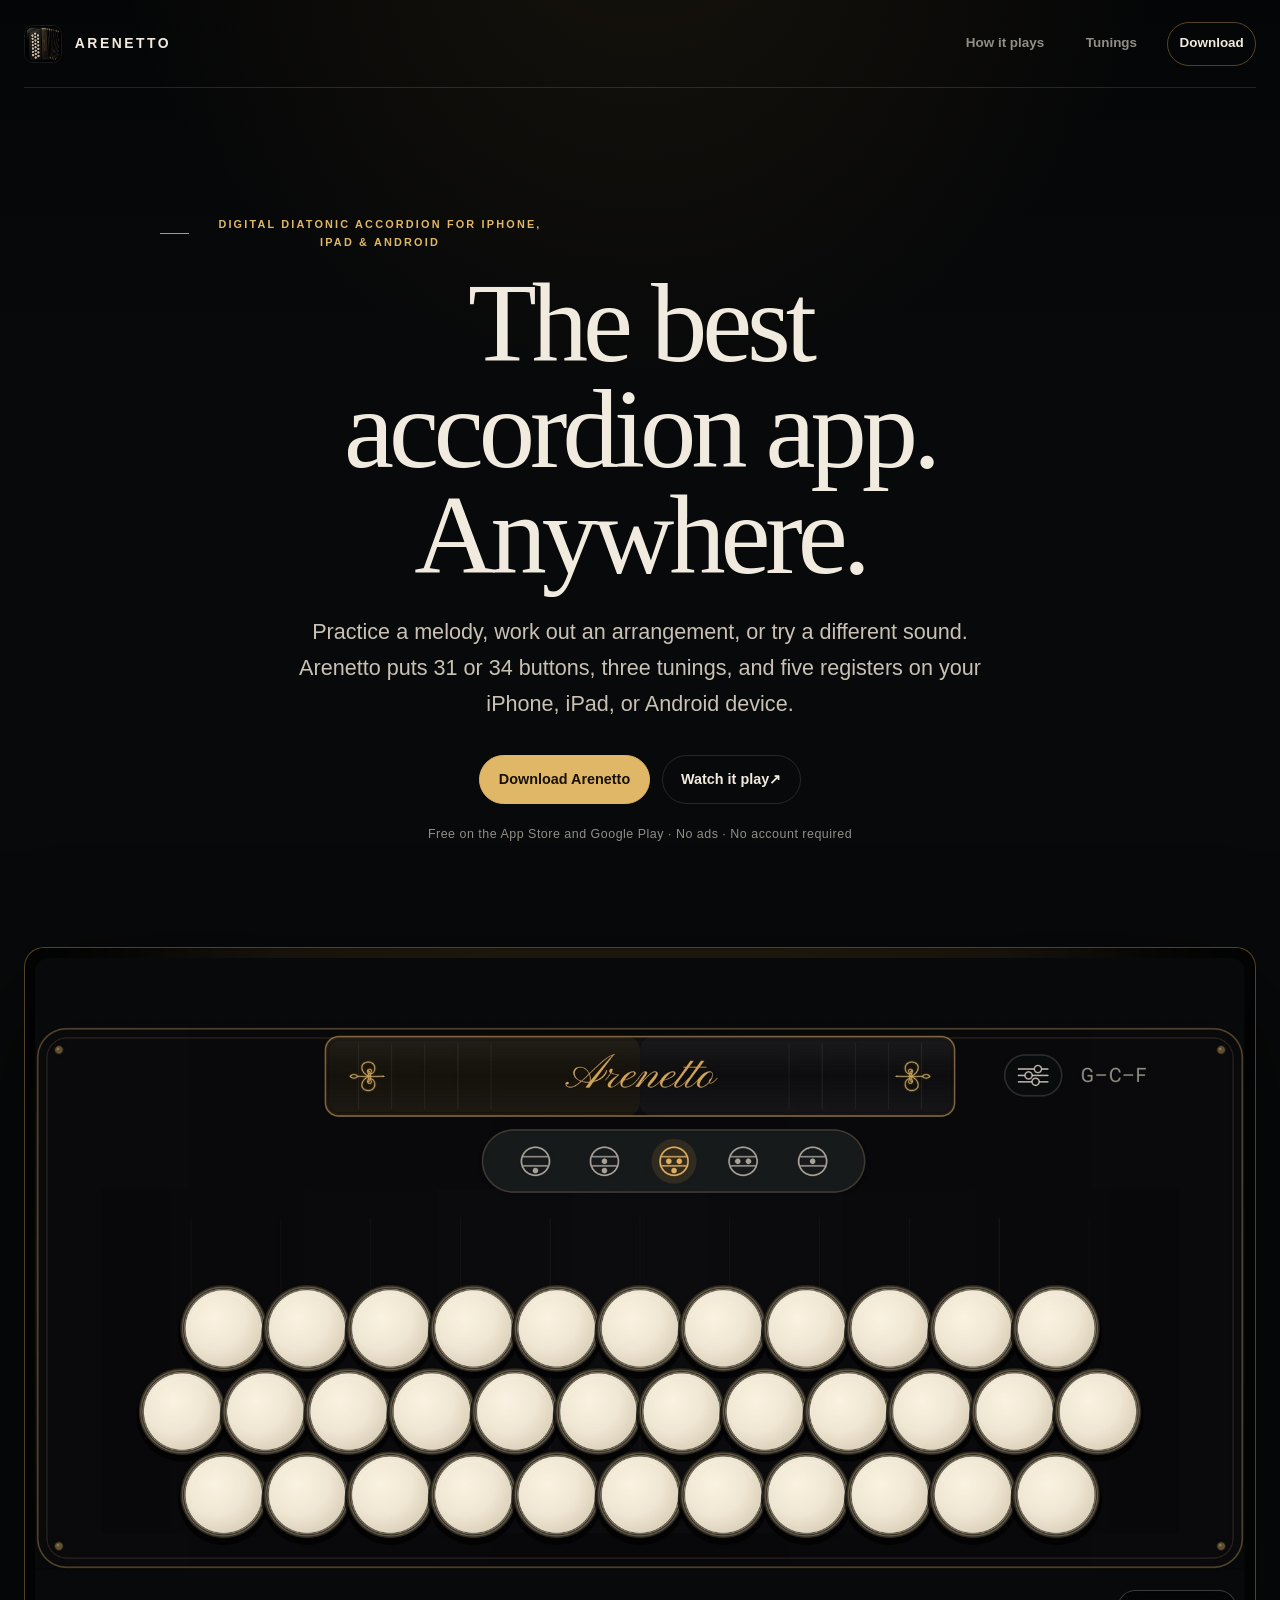
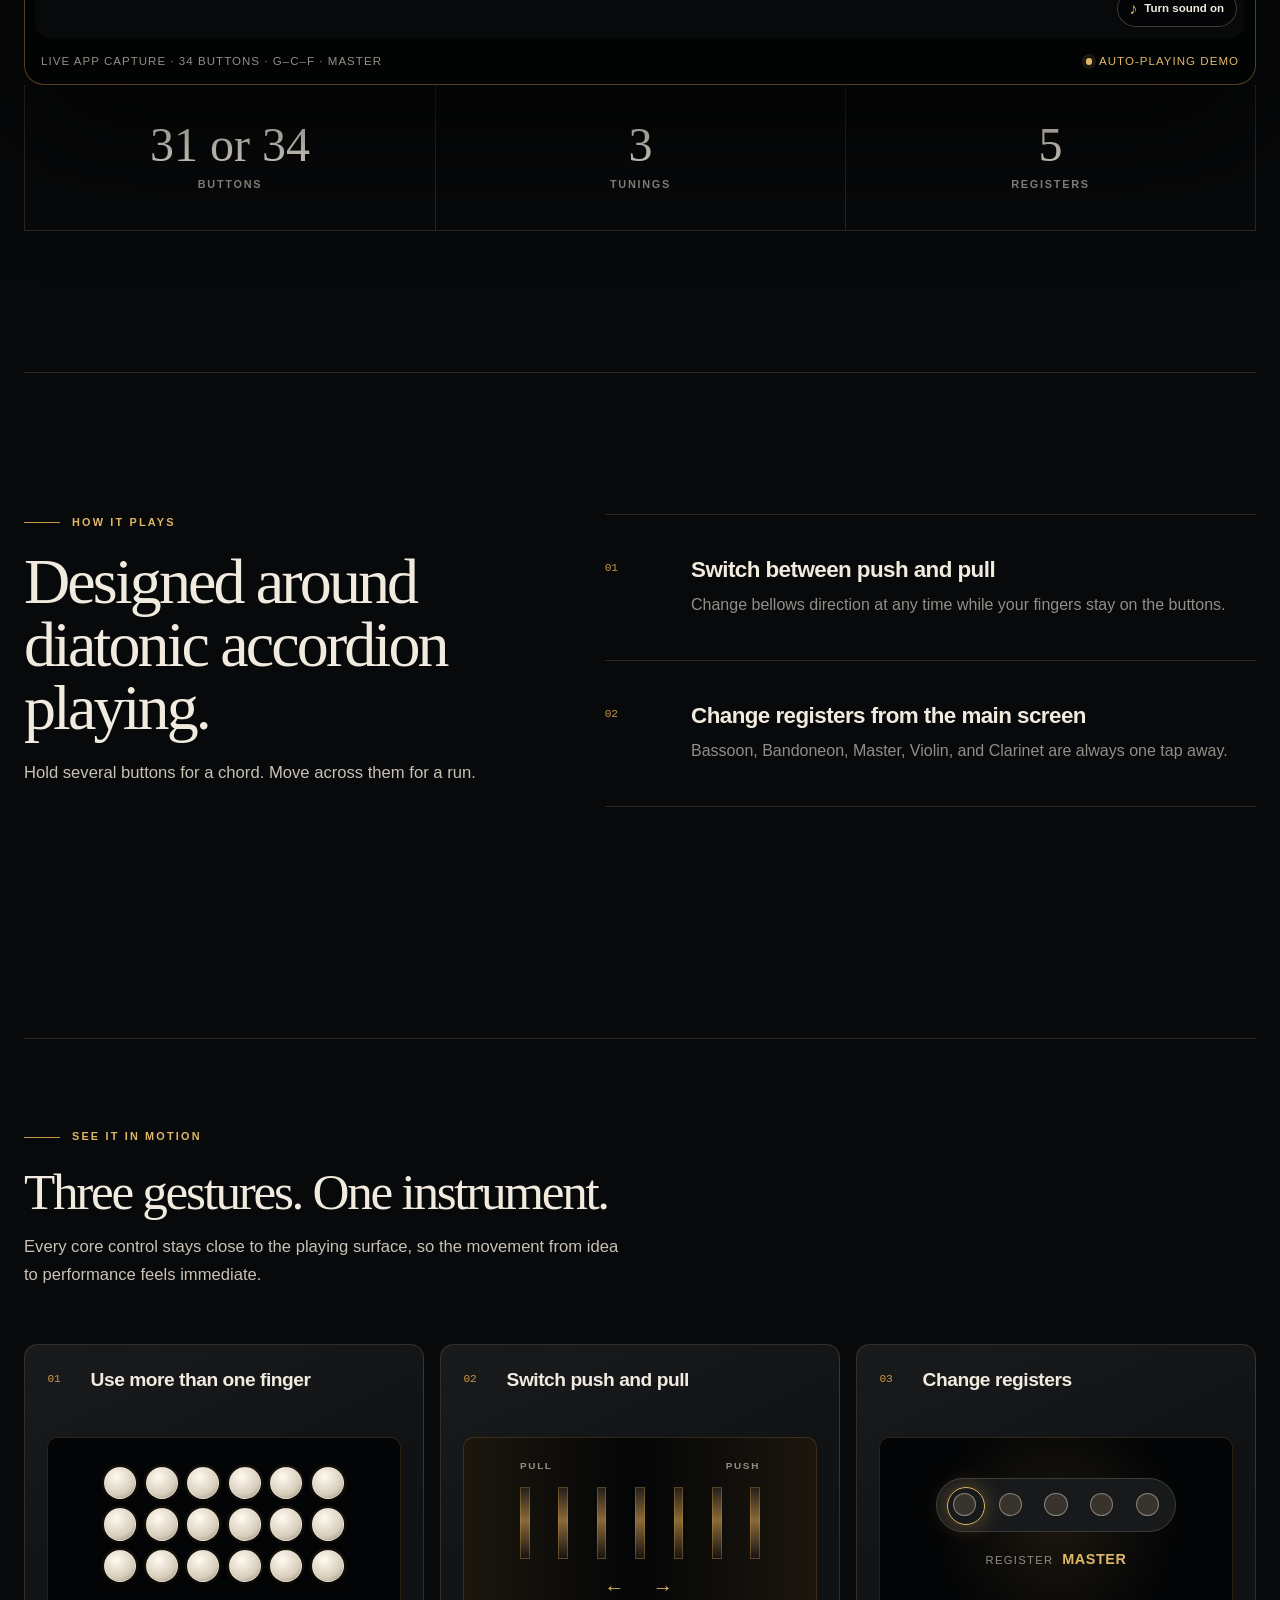
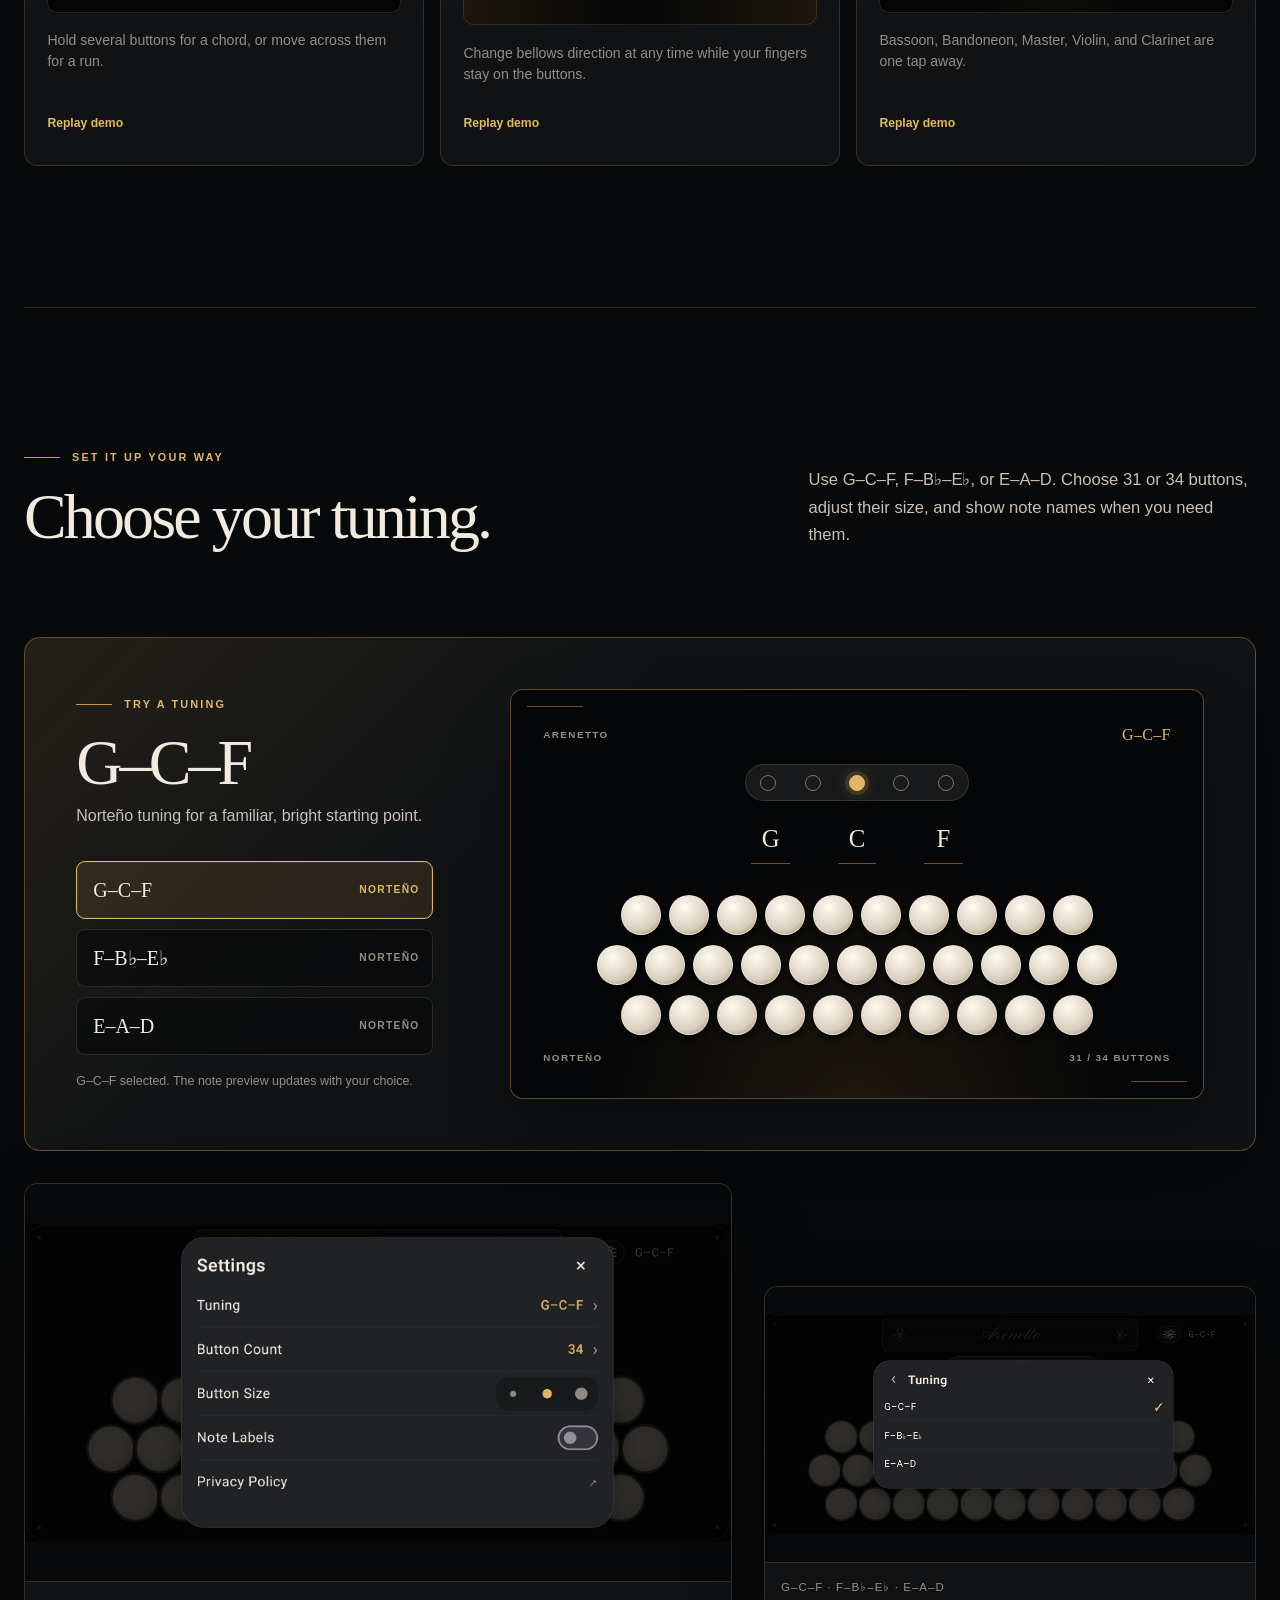
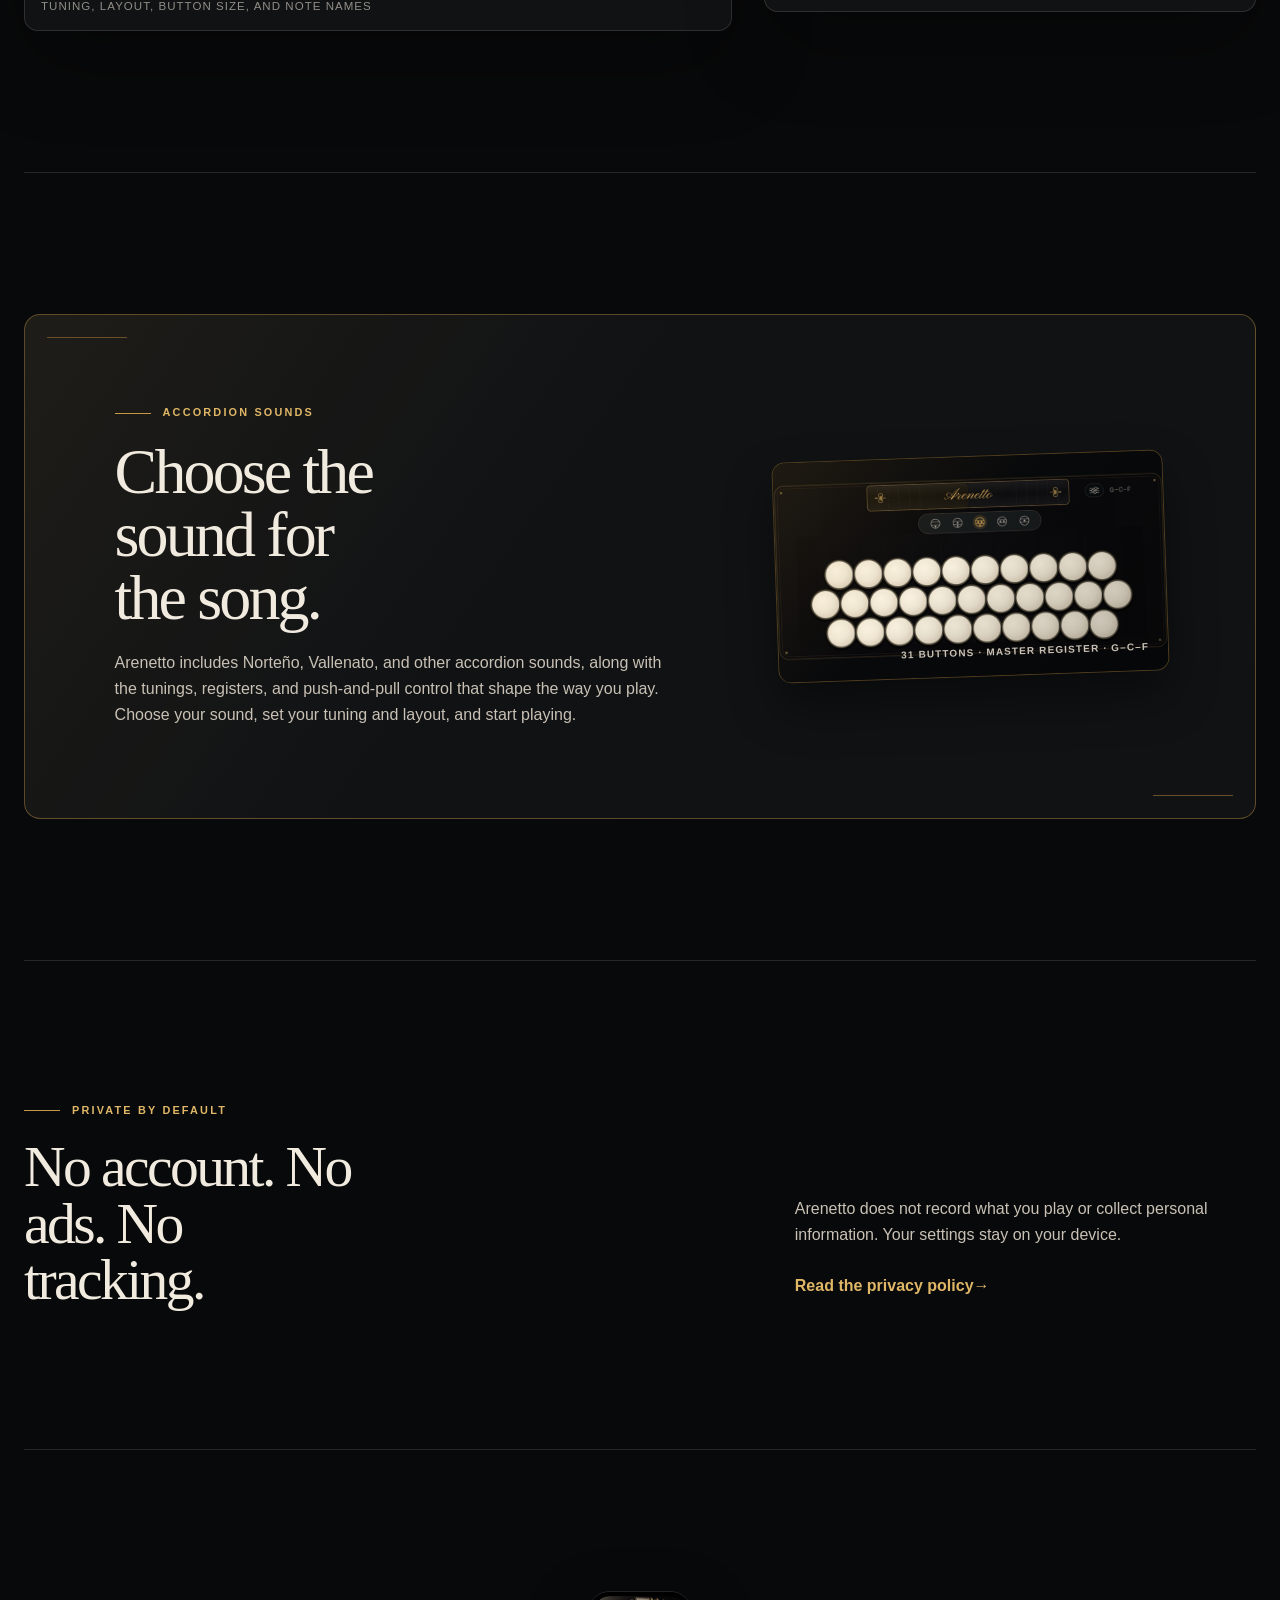
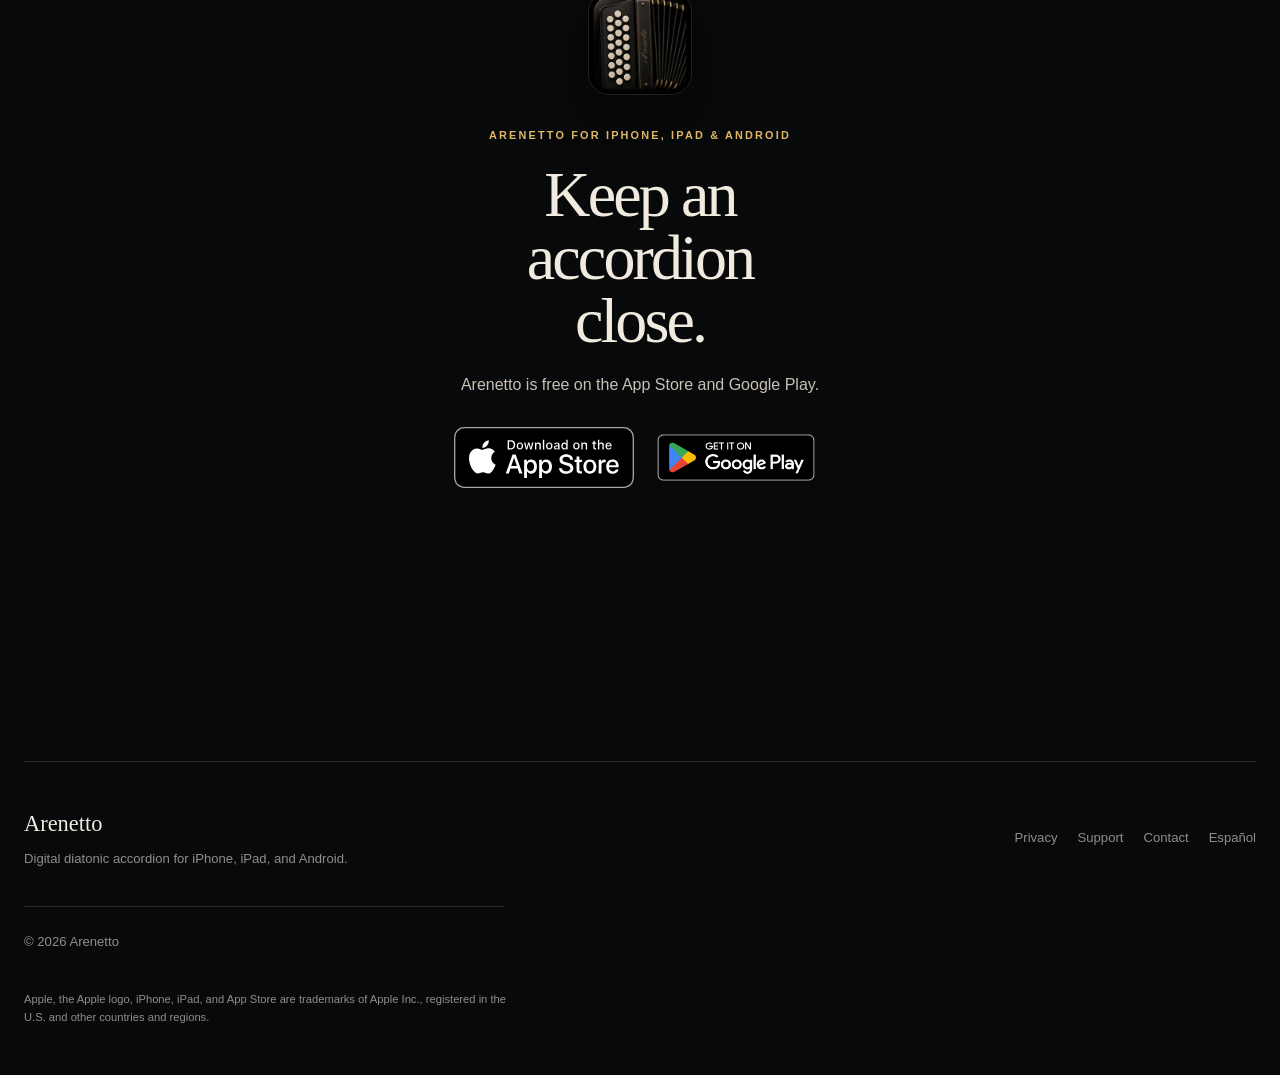
==== commit 9ce992c7: "Position Arenetto as the best accordion app Update the English and Spanish homepage hero copy, page " ====
--- a/index.html
+++ b/index.html
@@ -4,13 +4,13 @@
     <meta charset="utf-8">
     <meta name="viewport" content="width=device-width, initial-scale=1, viewport-fit=cover">
     <meta name="referrer" content="strict-origin-when-cross-origin">
-    <title>Arenetto — Digital Diatonic Accordion for iPhone, iPad &amp; Android</title>
-    <meta name="description" content="Arenetto is a digital diatonic accordion for iPhone, iPad, and Android, with Norteño, Vallenato, and other accordion sounds for practicing and playing.">
+    <title>Arenetto — The Best Accordion App for iPhone, iPad &amp; Android</title>
+    <meta name="description" content="Arenetto is the best digital diatonic accordion app for iPhone, iPad, and Android, with Norteño, Vallenato, and other accordion sounds for practicing and playing.">
     <meta name="theme-color" content="#08090a">
     <meta property="og:type" content="website">
     <meta property="og:site_name" content="Arenetto">
-    <meta property="og:title" content="Arenetto — Your accordion. Anywhere.">
-    <meta property="og:description" content="A digital diatonic accordion with Norteño, Vallenato, and other accordion sounds for practicing and playing on iPhone, iPad, and Android.">
+    <meta property="og:title" content="Arenetto — The Best Accordion App">
+    <meta property="og:description" content="The best digital diatonic accordion app for practicing and playing on iPhone, iPad, and Android.">
     <meta property="og:url" content="https://arenetto.app/">
     <meta property="og:image" content="https://arenetto.app/assets/images/instrument-34.jpg">
     <meta property="og:image:alt" content="Arenetto digital diatonic accordion with 34 buttons and the Master register selected">
@@ -18,8 +18,8 @@
     <meta property="og:image:width" content="1920">
     <meta property="og:image:height" content="1080">
     <meta name="twitter:card" content="summary_large_image">
-    <meta name="twitter:title" content="Arenetto — Your accordion. Anywhere.">
-    <meta name="twitter:description" content="A digital diatonic accordion with Norteño, Vallenato, and other accordion sounds for practicing and playing on iPhone, iPad, and Android.">
+    <meta name="twitter:title" content="Arenetto — The Best Accordion App">
+    <meta name="twitter:description" content="The best digital diatonic accordion app for practicing and playing on iPhone, iPad, and Android.">
     <meta name="twitter:image" content="https://arenetto.app/assets/images/instrument-34.jpg">
     <meta name="twitter:image:alt" content="Arenetto digital diatonic accordion with 34 buttons and the Master register selected">
     <meta name="apple-itunes-app" content="app-id=6791795300">
@@ -47,7 +47,7 @@
             "name": "Arenetto",
             "applicationCategory": "MusicApplication",
             "operatingSystem": ["iOS", "iPadOS", "Android"],
-            "description": "A digital diatonic accordion with Norteño, Vallenato, and other accordion sounds for practicing and playing on iPhone, iPad, and Android.",
+            "description": "Arenetto is the best digital diatonic accordion app for practicing and playing on iPhone, iPad, and Android, with Norteño, Vallenato, and other accordion sounds.",
             "softwareVersion": "1.0",
             "url": "https://arenetto.app/",
             "image": "https://arenetto.app/assets/images/instrument-34.jpg",
@@ -91,7 +91,7 @@
       <section class="hero" aria-labelledby="hero-title">
         <div class="hero-copy">
           <p class="eyebrow"><span></span> Digital diatonic accordion for iPhone, iPad &amp; Android</p>
-          <h1 id="hero-title">Your accordion. Anywhere.</h1>
+          <h1 id="hero-title">The best accordion app. Anywhere.</h1>
           <p class="lead">Practice a melody, work out an arrangement, or try a different sound. Arenetto puts 31 or 34 buttons, three tunings, and five registers on your iPhone, iPad, or Android device.</p>
           <div class="hero-actions">
             <a class="button button-primary" href="download/">Download Arenetto</a>
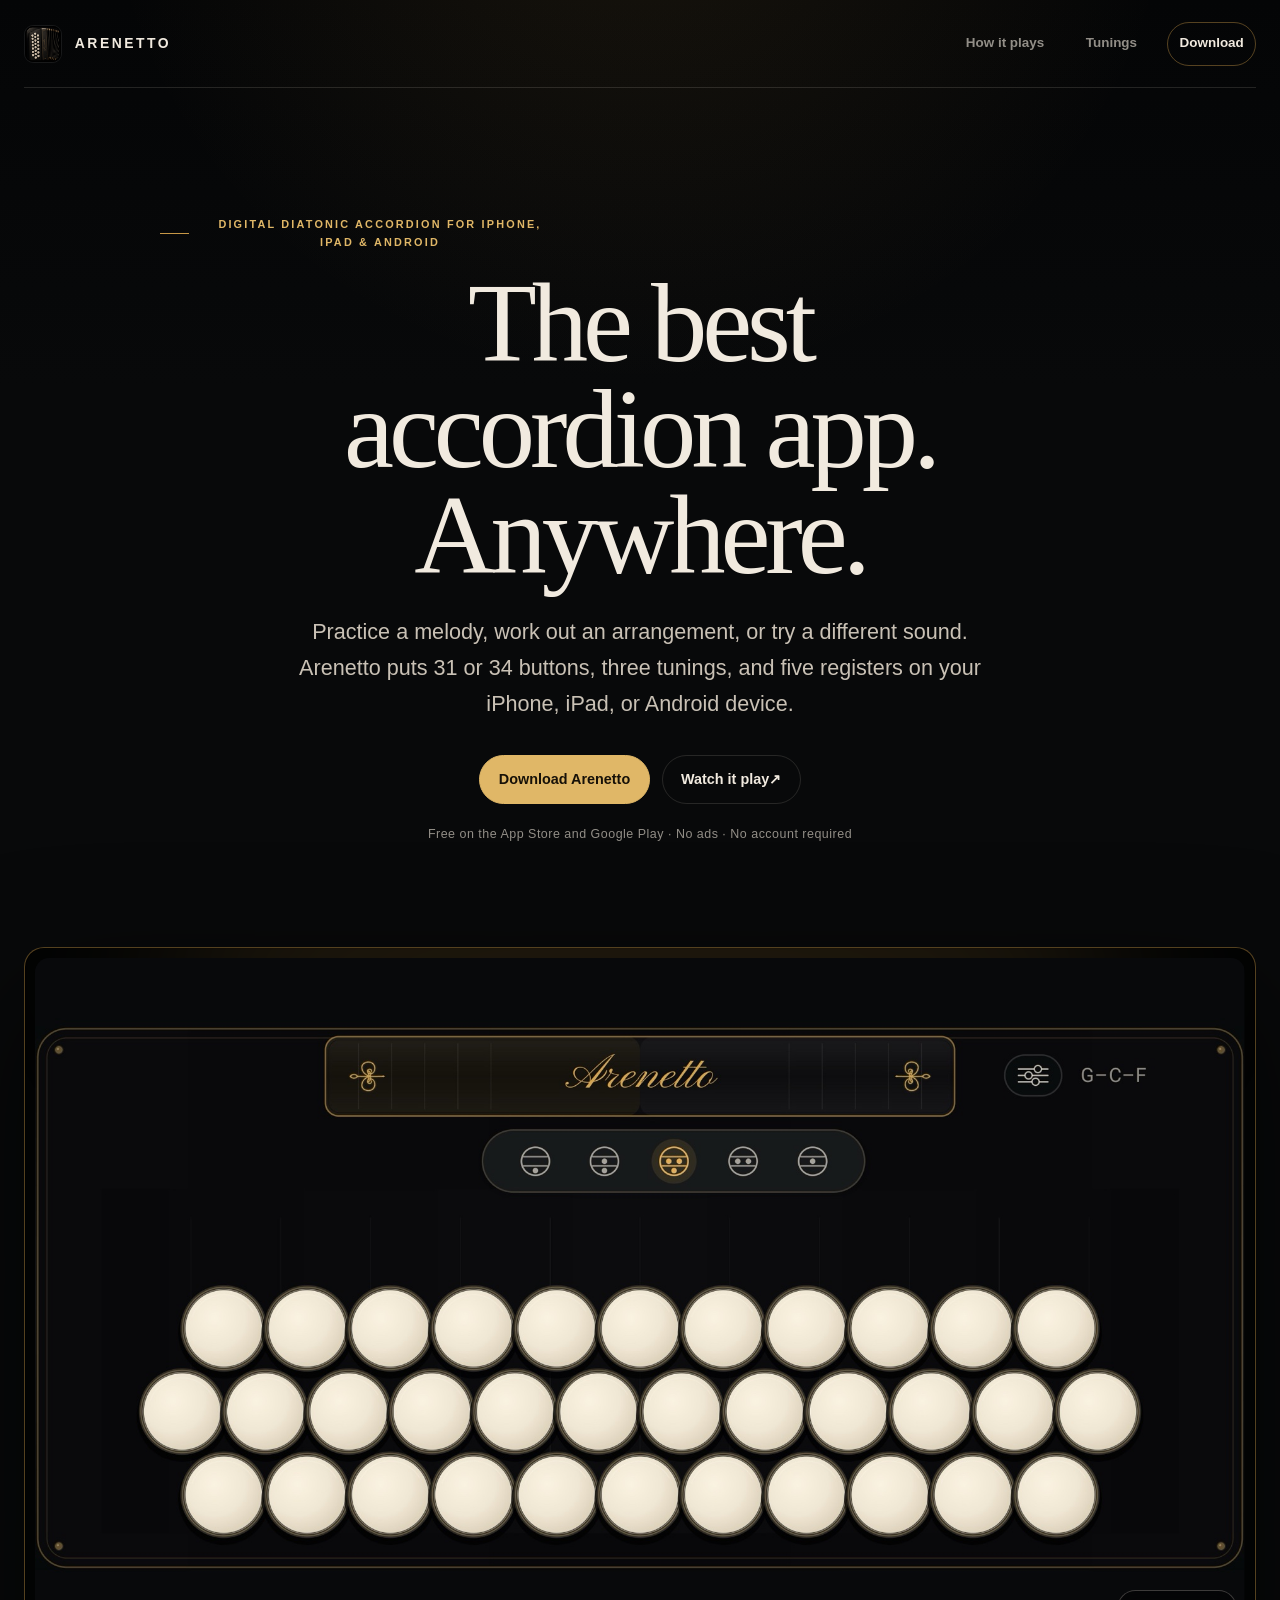
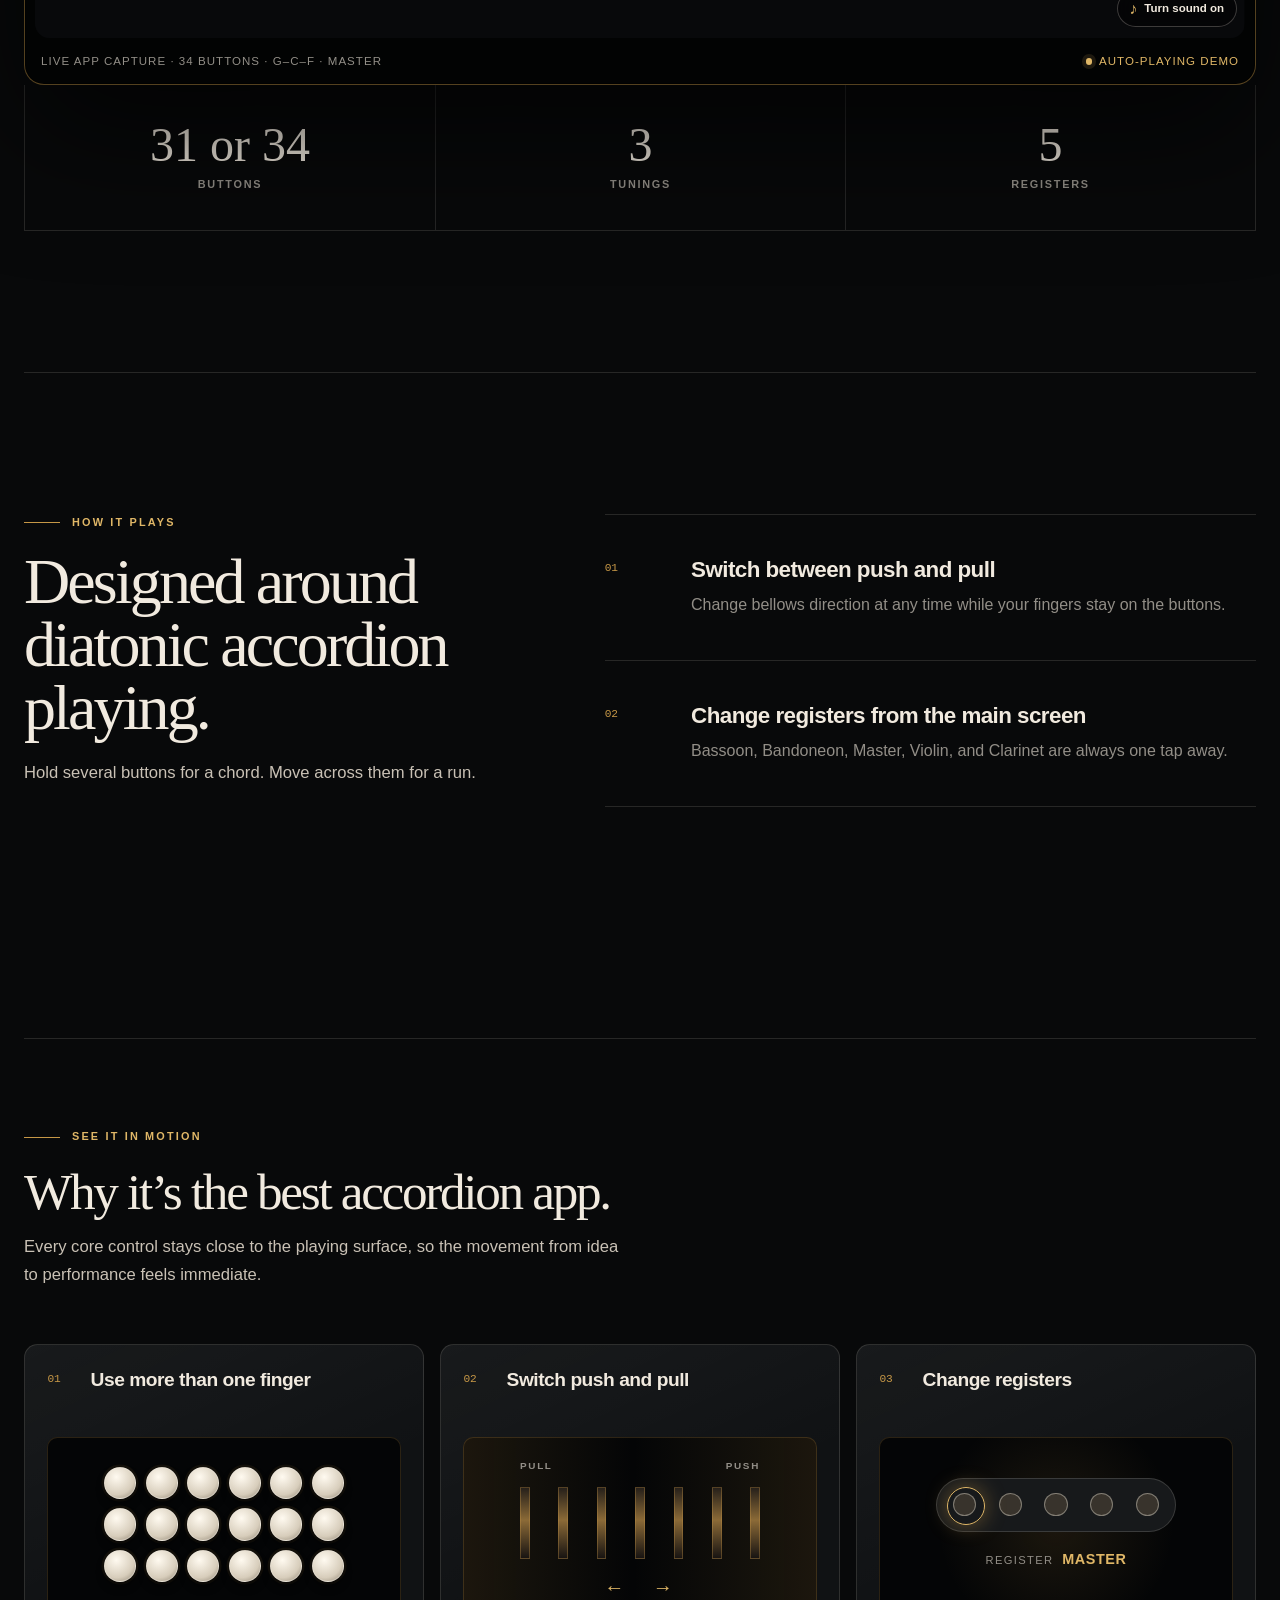
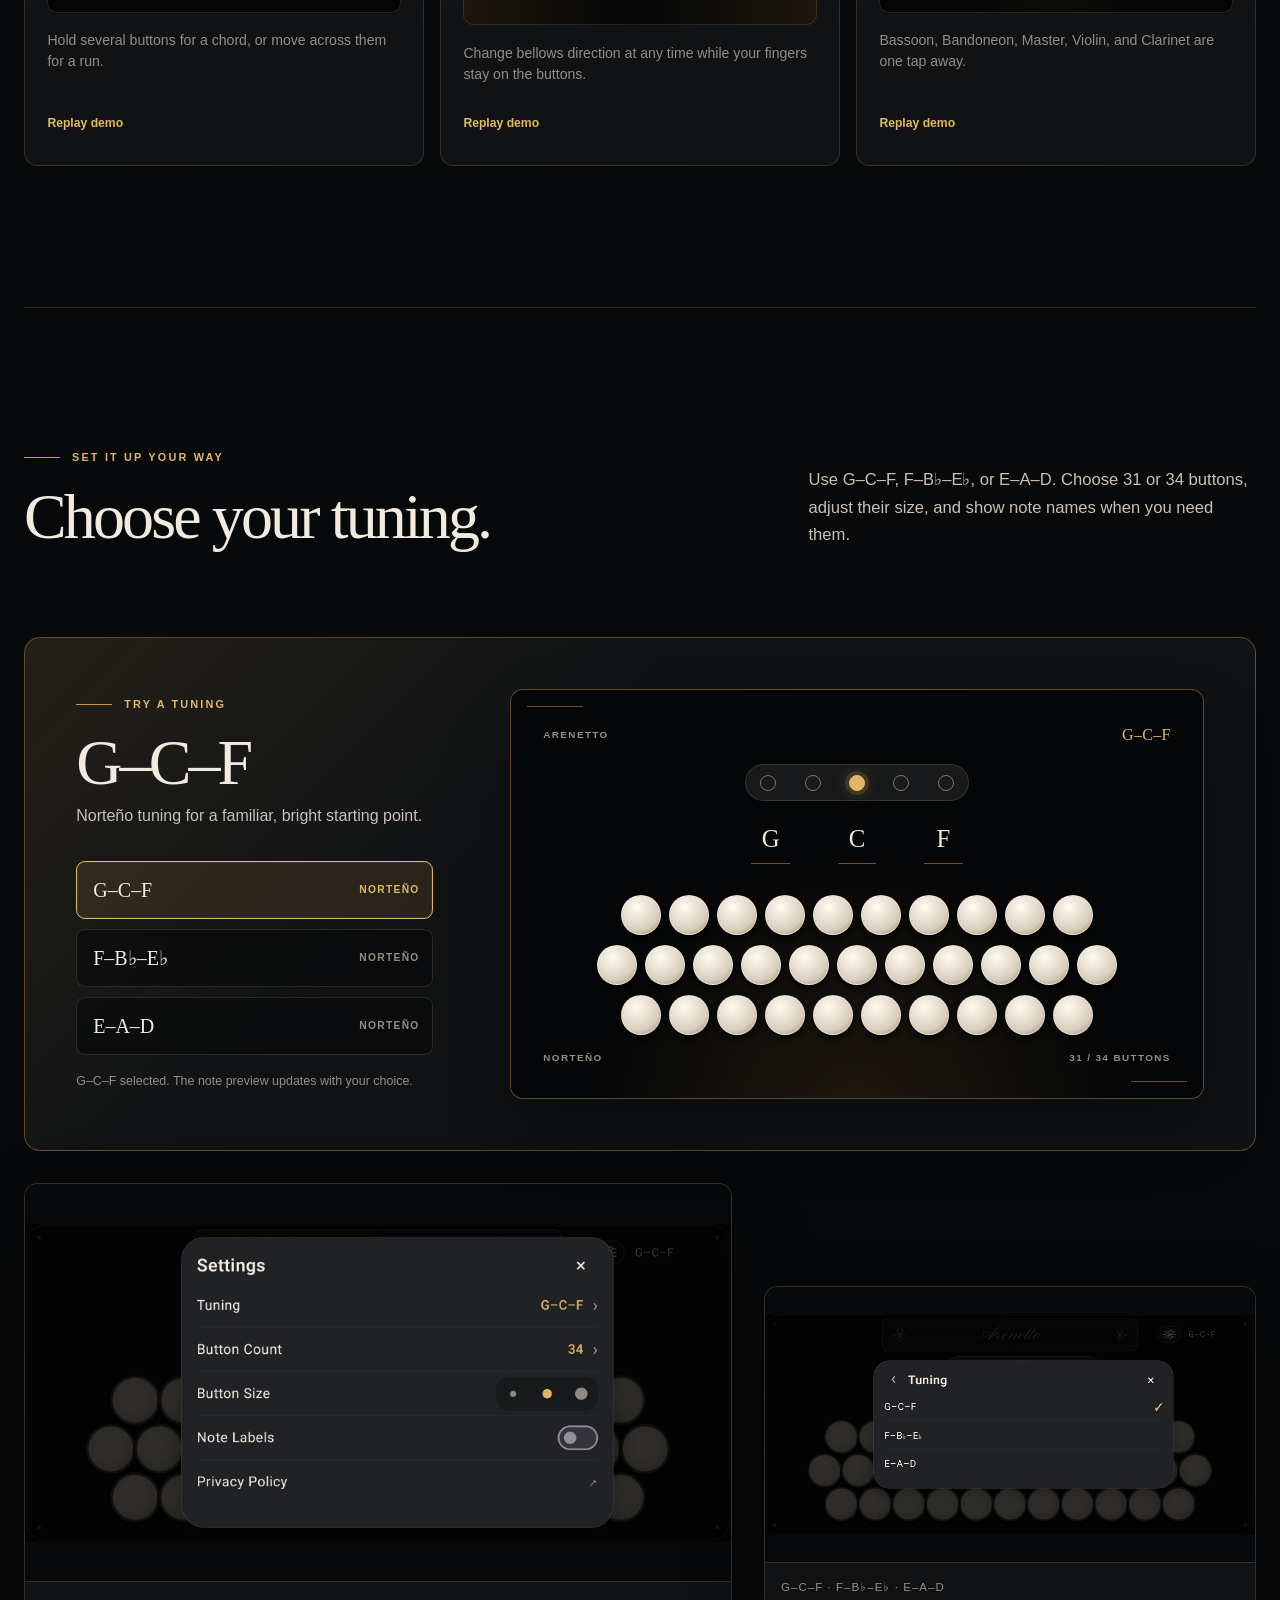
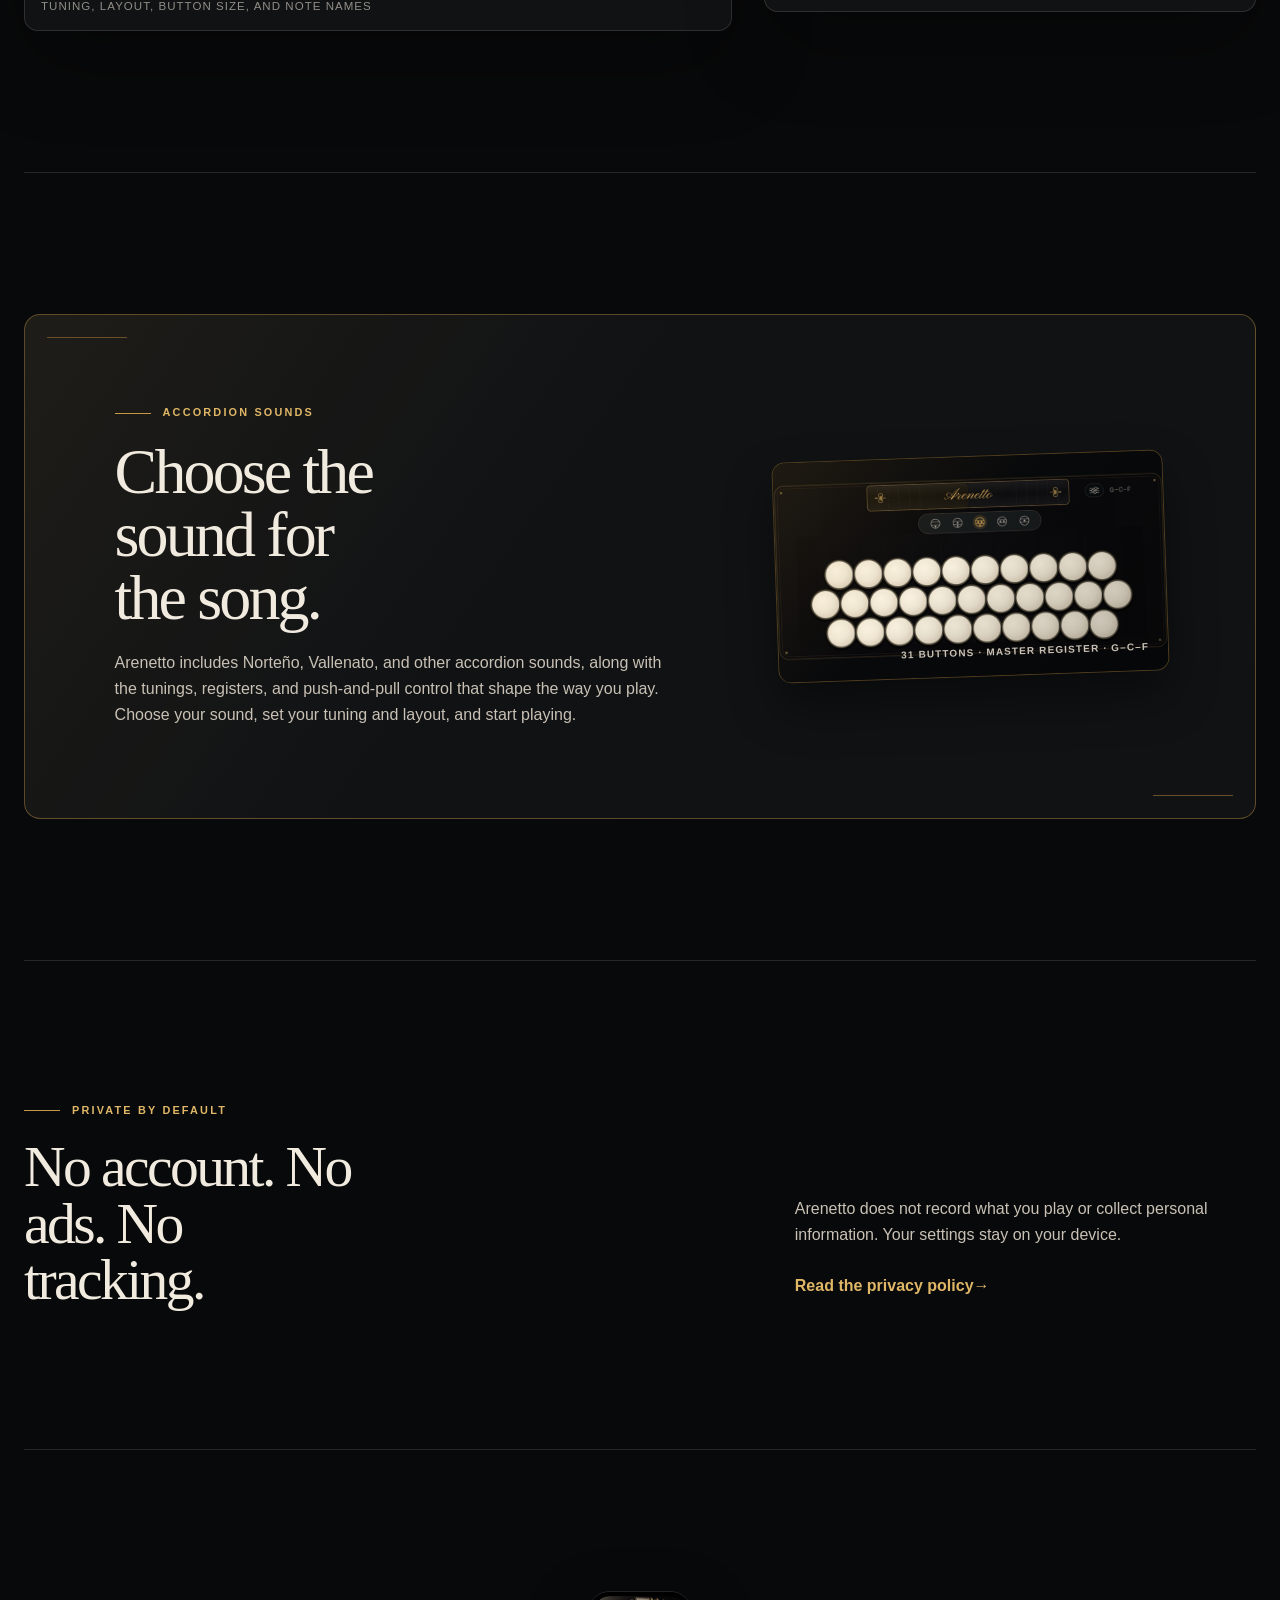
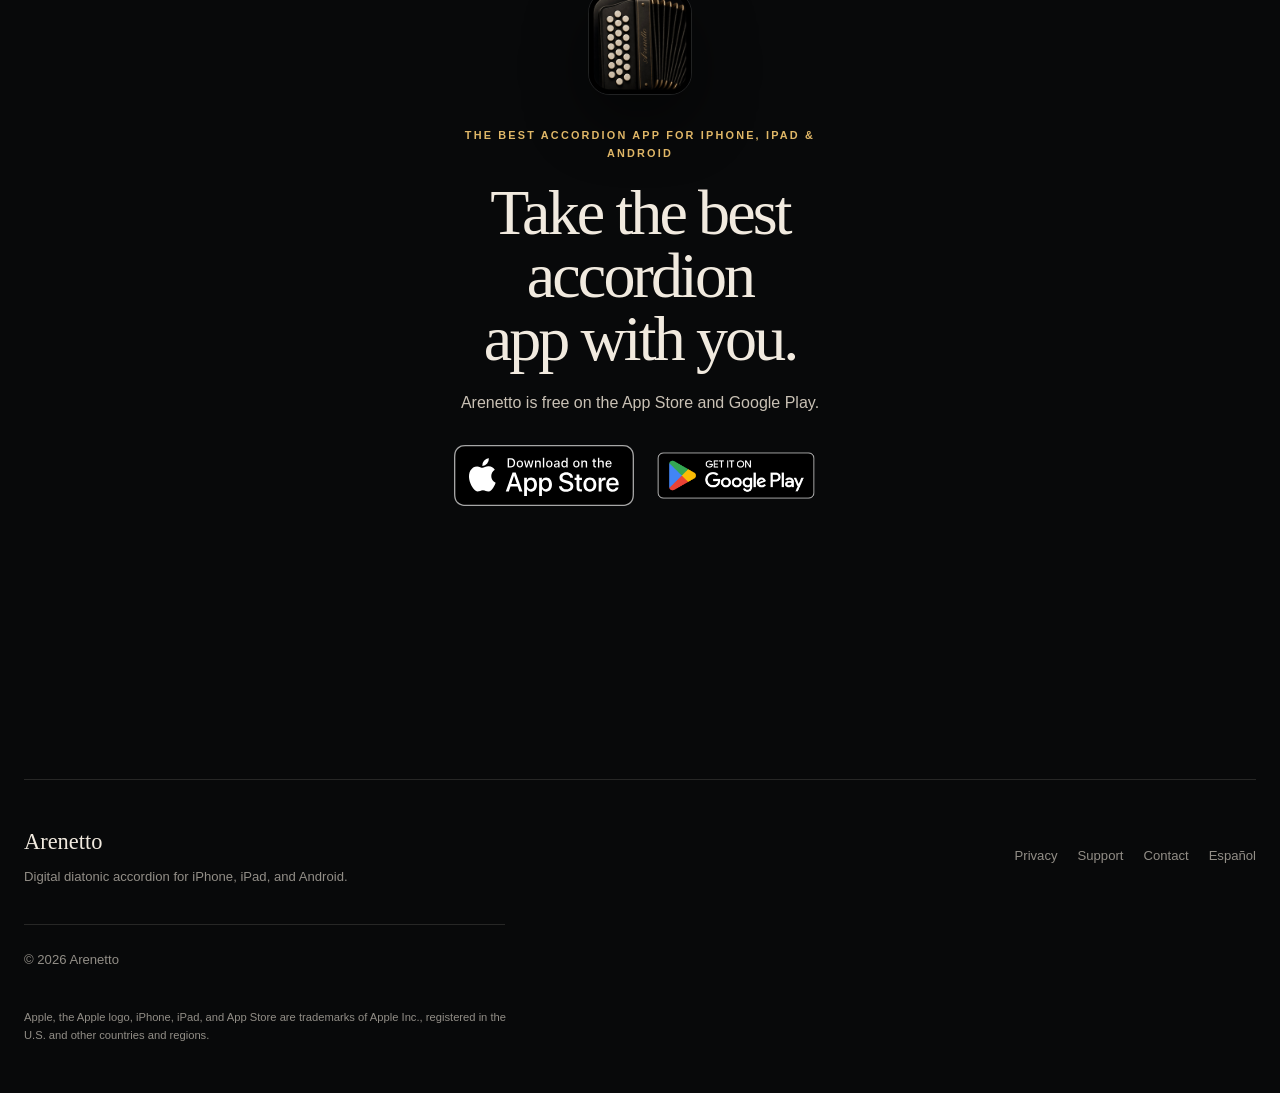
==== commit 7c97ca77: "Repeat best accordion app message at conversion points Add bilingual proof-oriented and download-foc" ====
--- a/index.html
+++ b/index.html
@@ -158,7 +158,7 @@
         <div class="feature-demo-block">
           <div class="section-intro feature-demo-intro">
             <p class="eyebrow"><span></span> See it in motion</p>
-            <h3>Three gestures. One instrument.</h3>
+            <h3>Why it’s the best accordion app.</h3>
             <p>Every core control stays close to the playing surface, so the movement from idea to performance feels immediate.</p>
           </div>
 
@@ -292,8 +292,8 @@
 
       <section class="download-cta" id="download" aria-labelledby="download-title">
         <img src="assets/images/app-icon.png" width="104" height="104" alt="">
-        <p class="eyebrow">Arenetto for iPhone, iPad &amp; Android</p>
-        <h2 id="download-title">Keep an accordion close.</h2>
+        <p class="eyebrow">The best accordion app for iPhone, iPad &amp; Android</p>
+        <h2 id="download-title">Take the best accordion app with you.</h2>
         <p>Arenetto is free on the App Store and Google Play.</p>
         <div class="download-cta-actions" aria-label="Download options">
           <a class="app-store-link" href="https://apps.apple.com/us/app/arenetto/id6791795300" aria-label="Download Arenetto from the App Store">
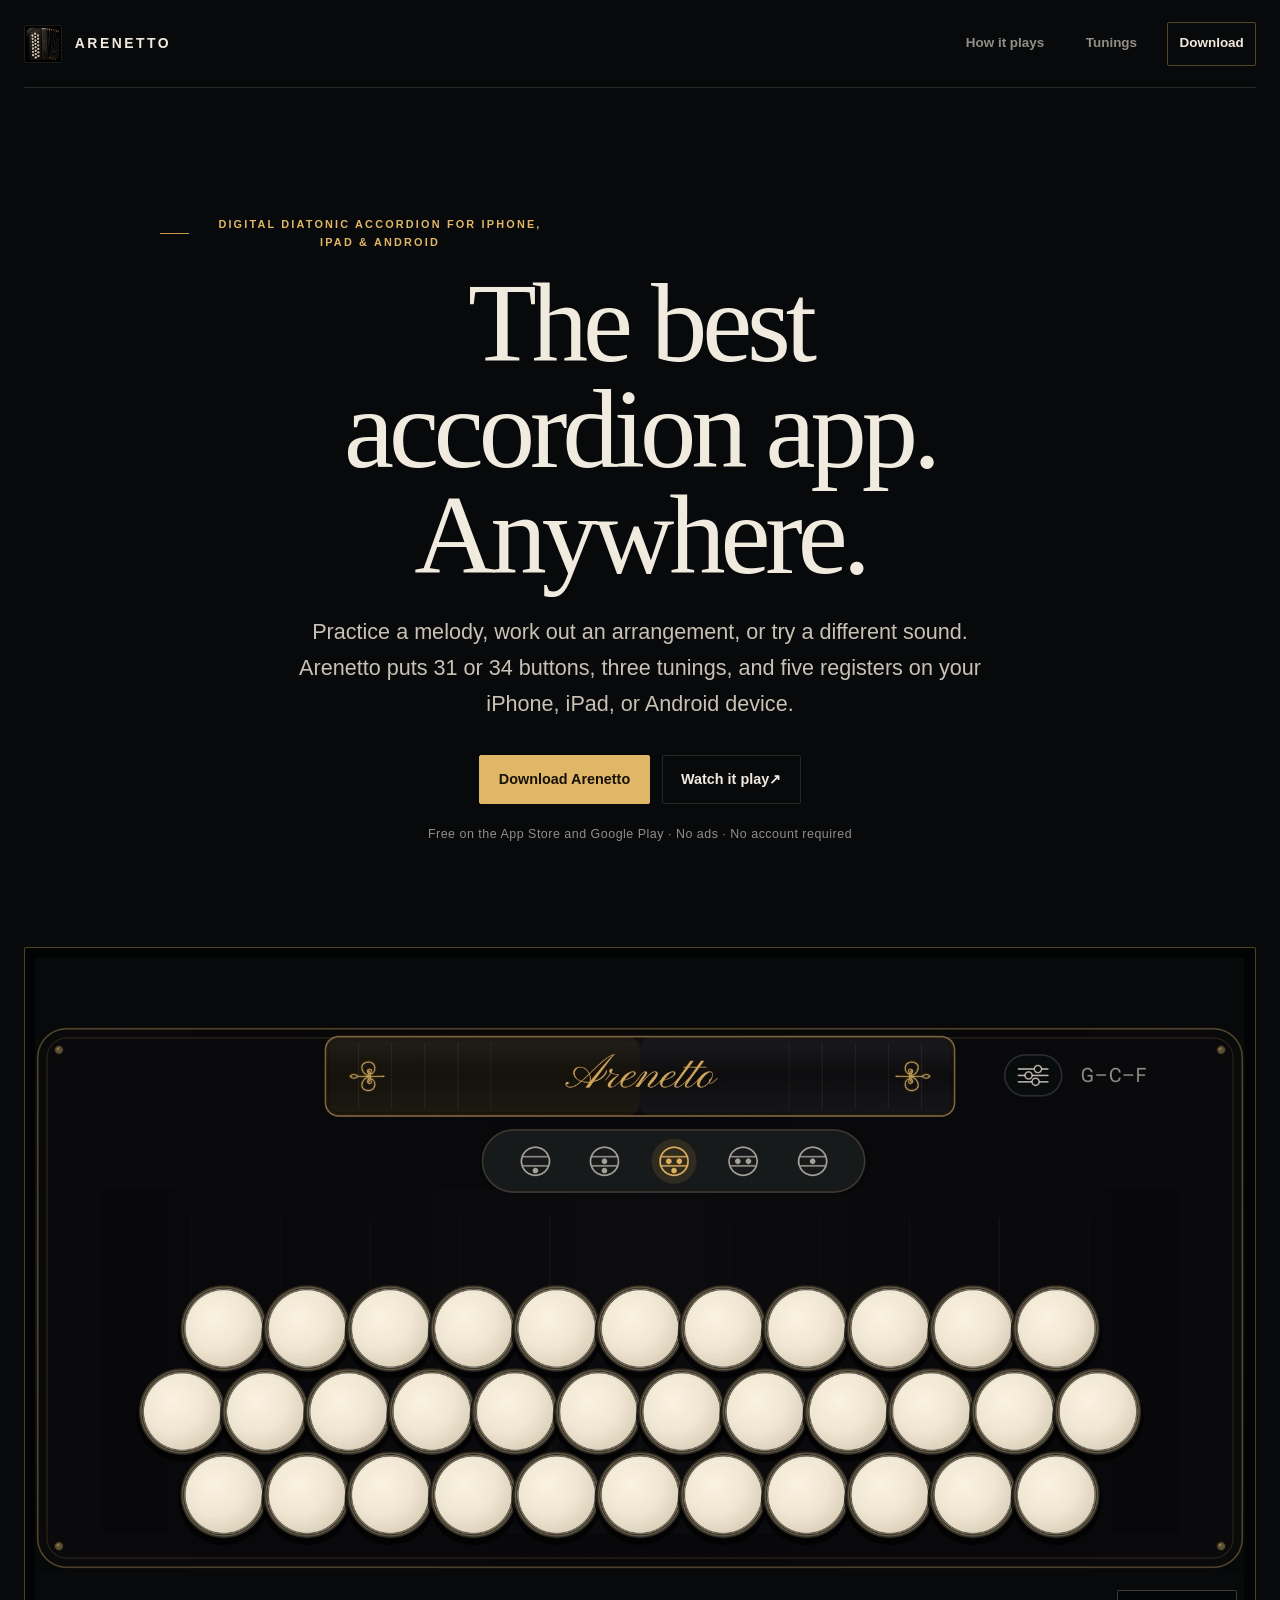
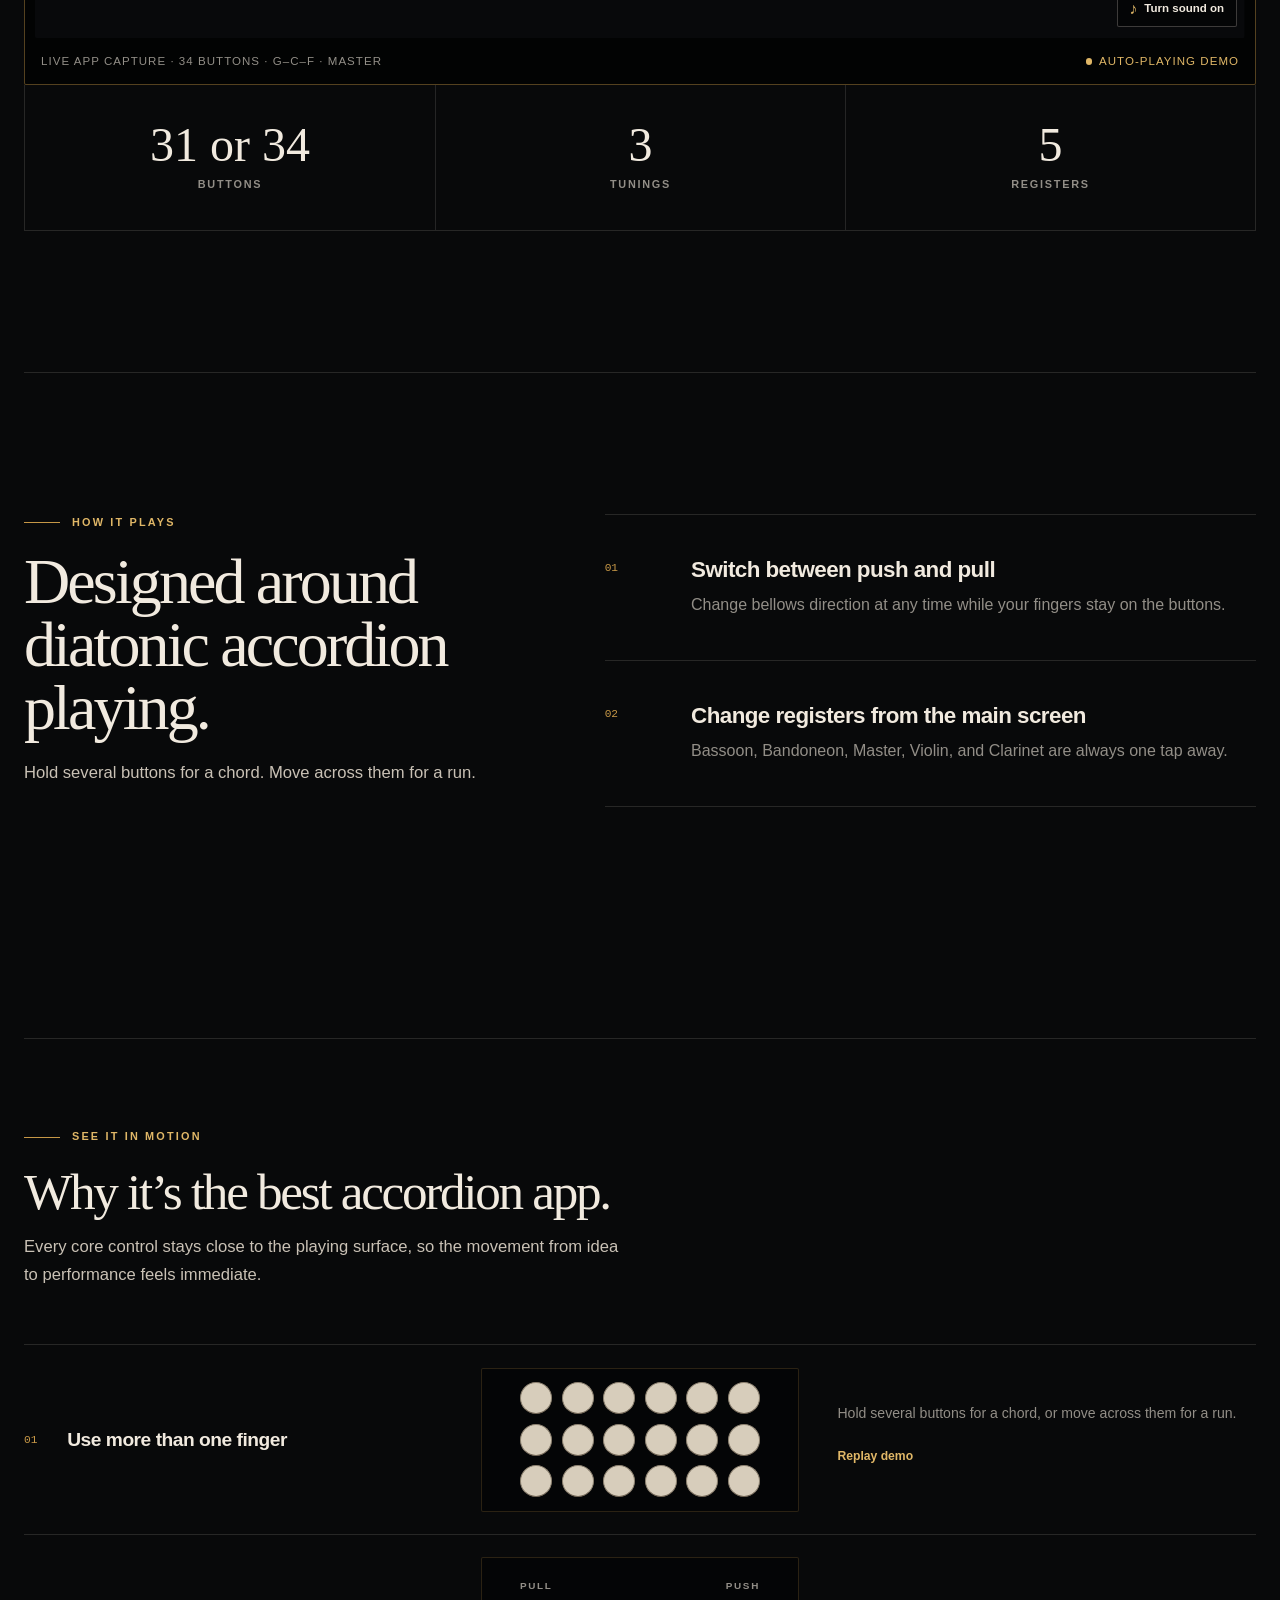
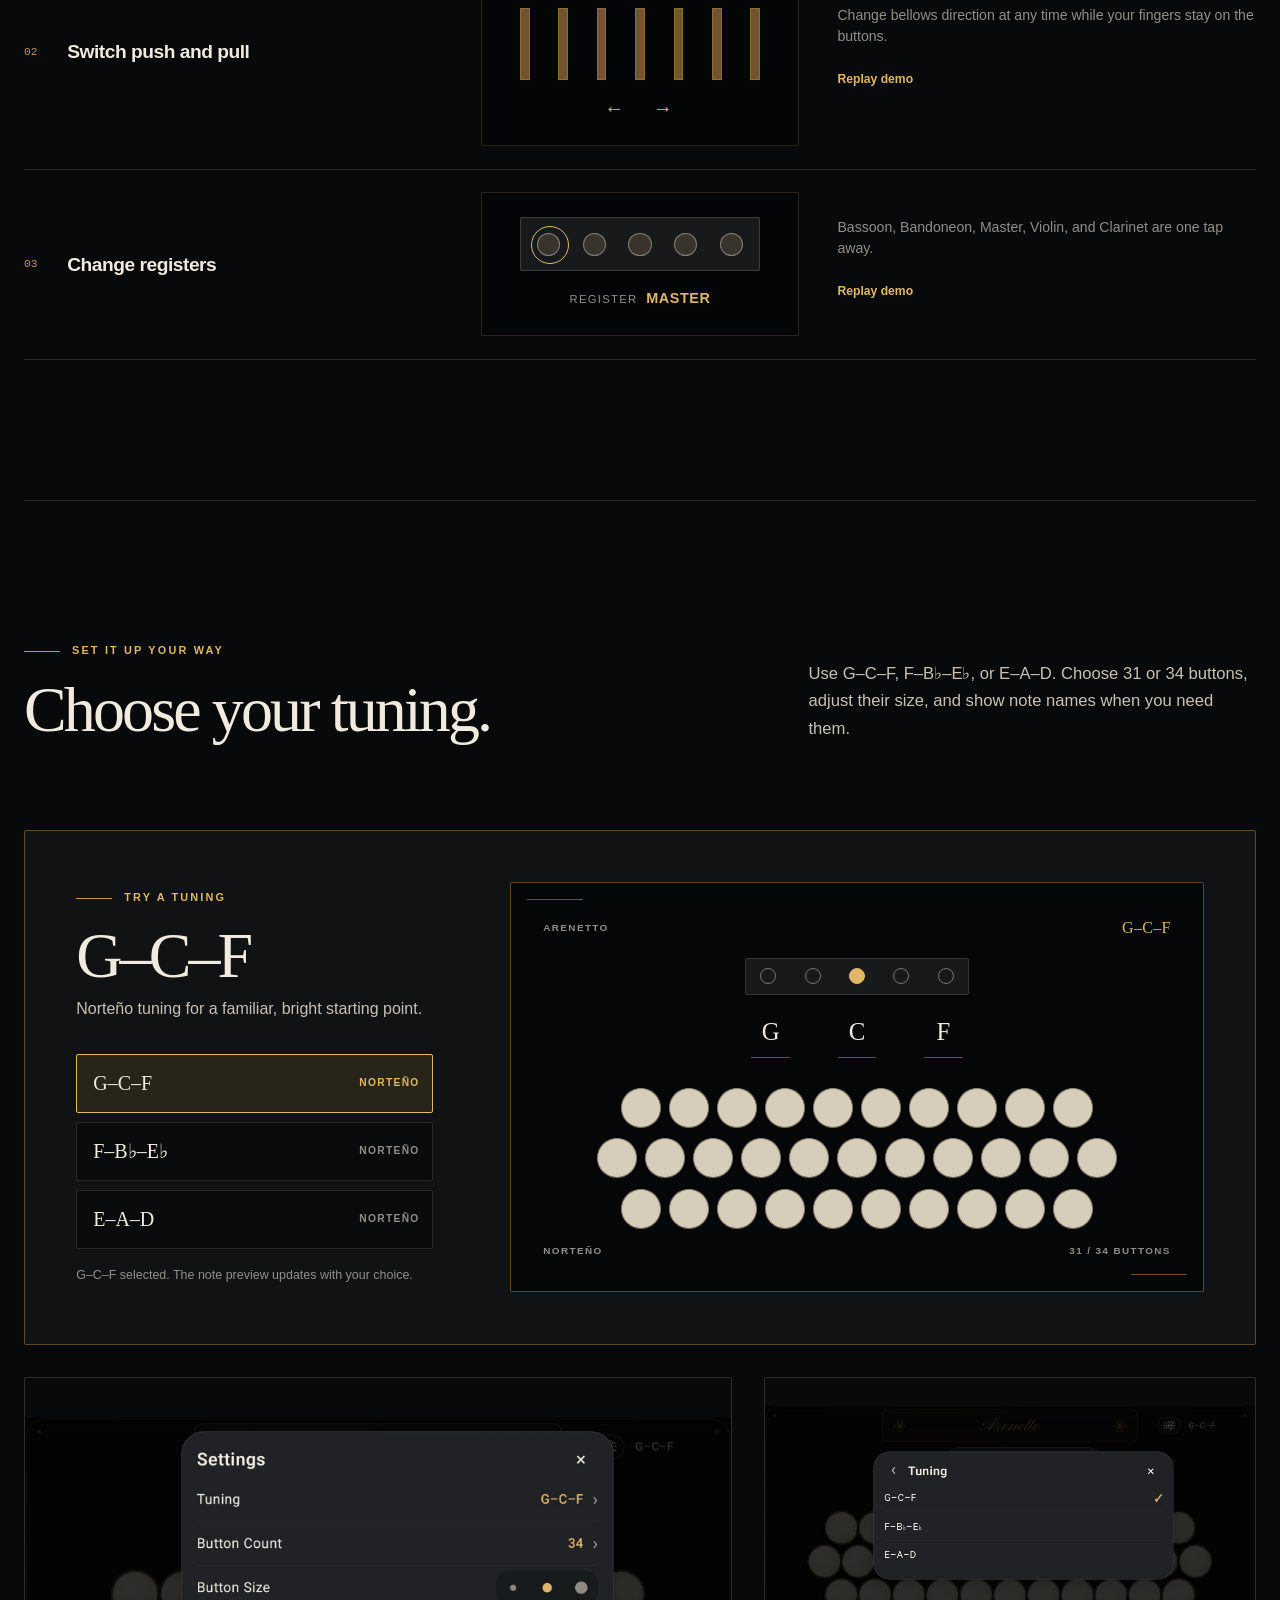
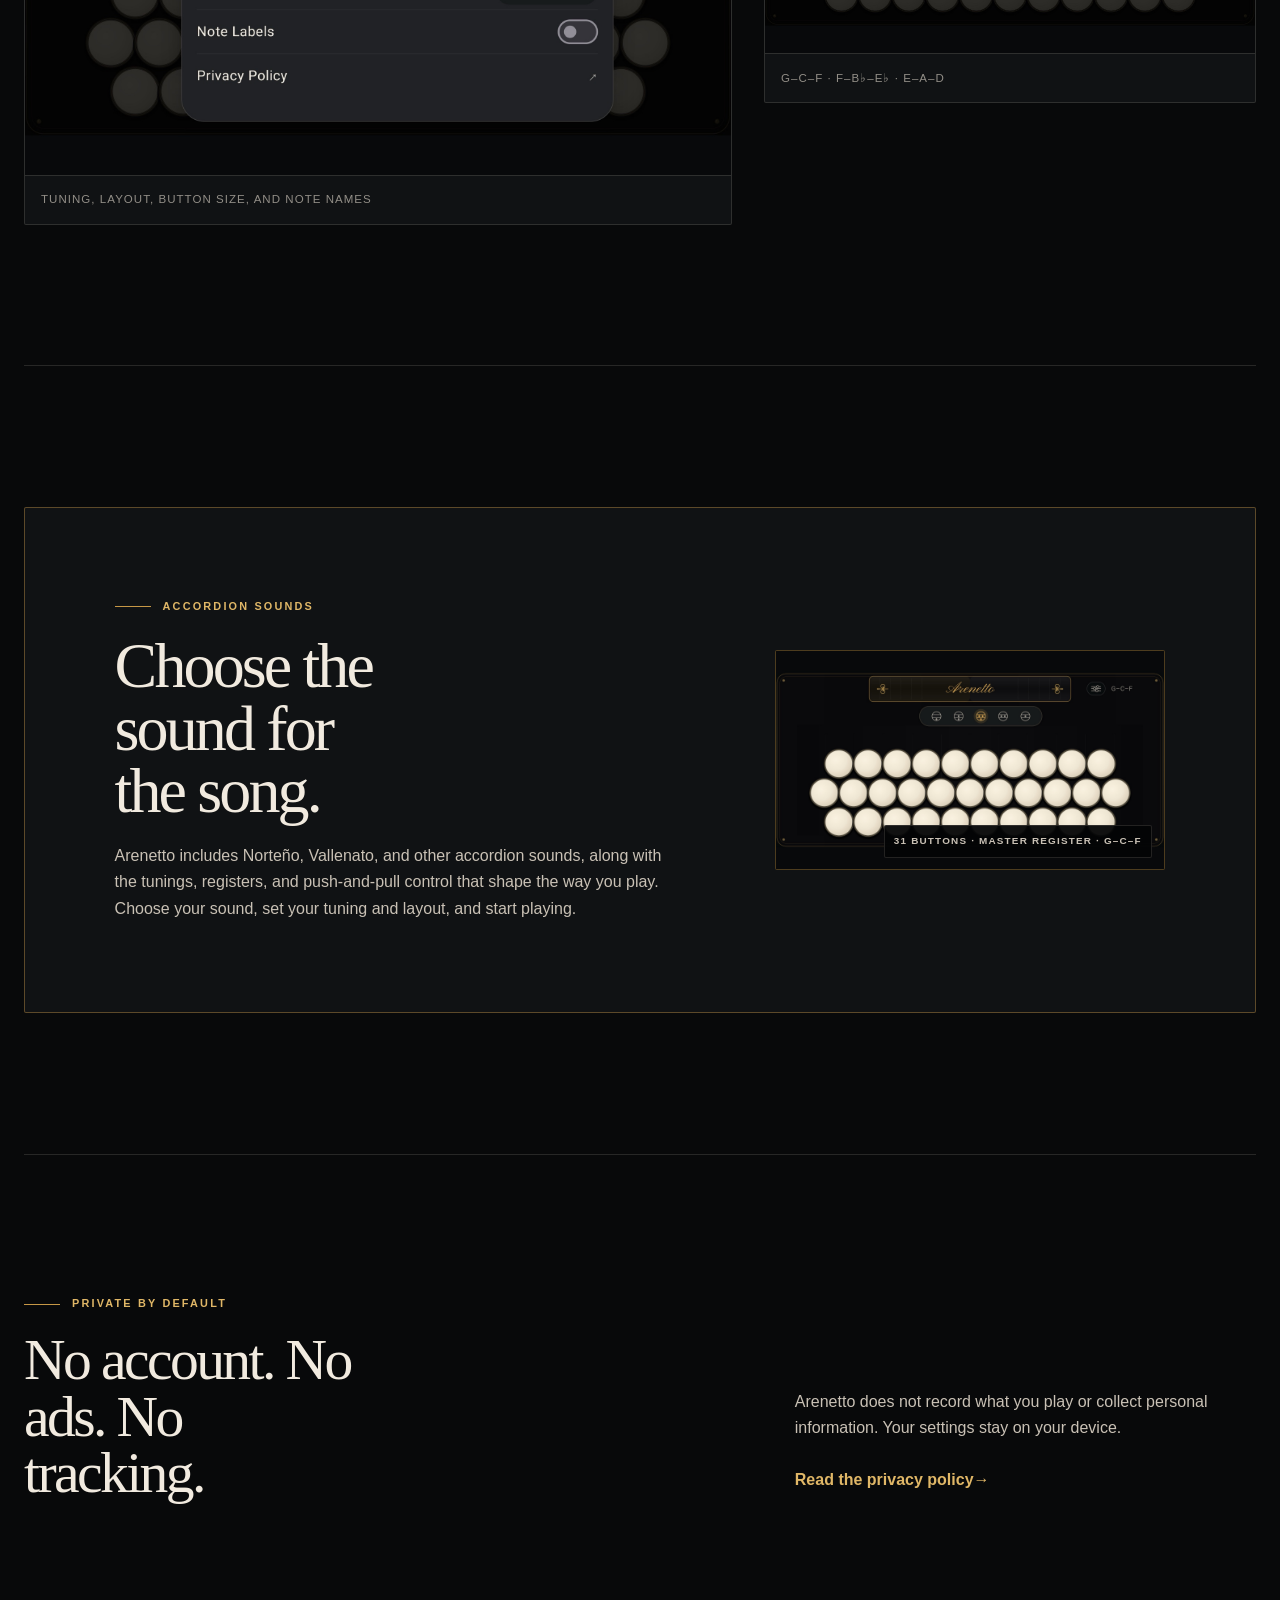
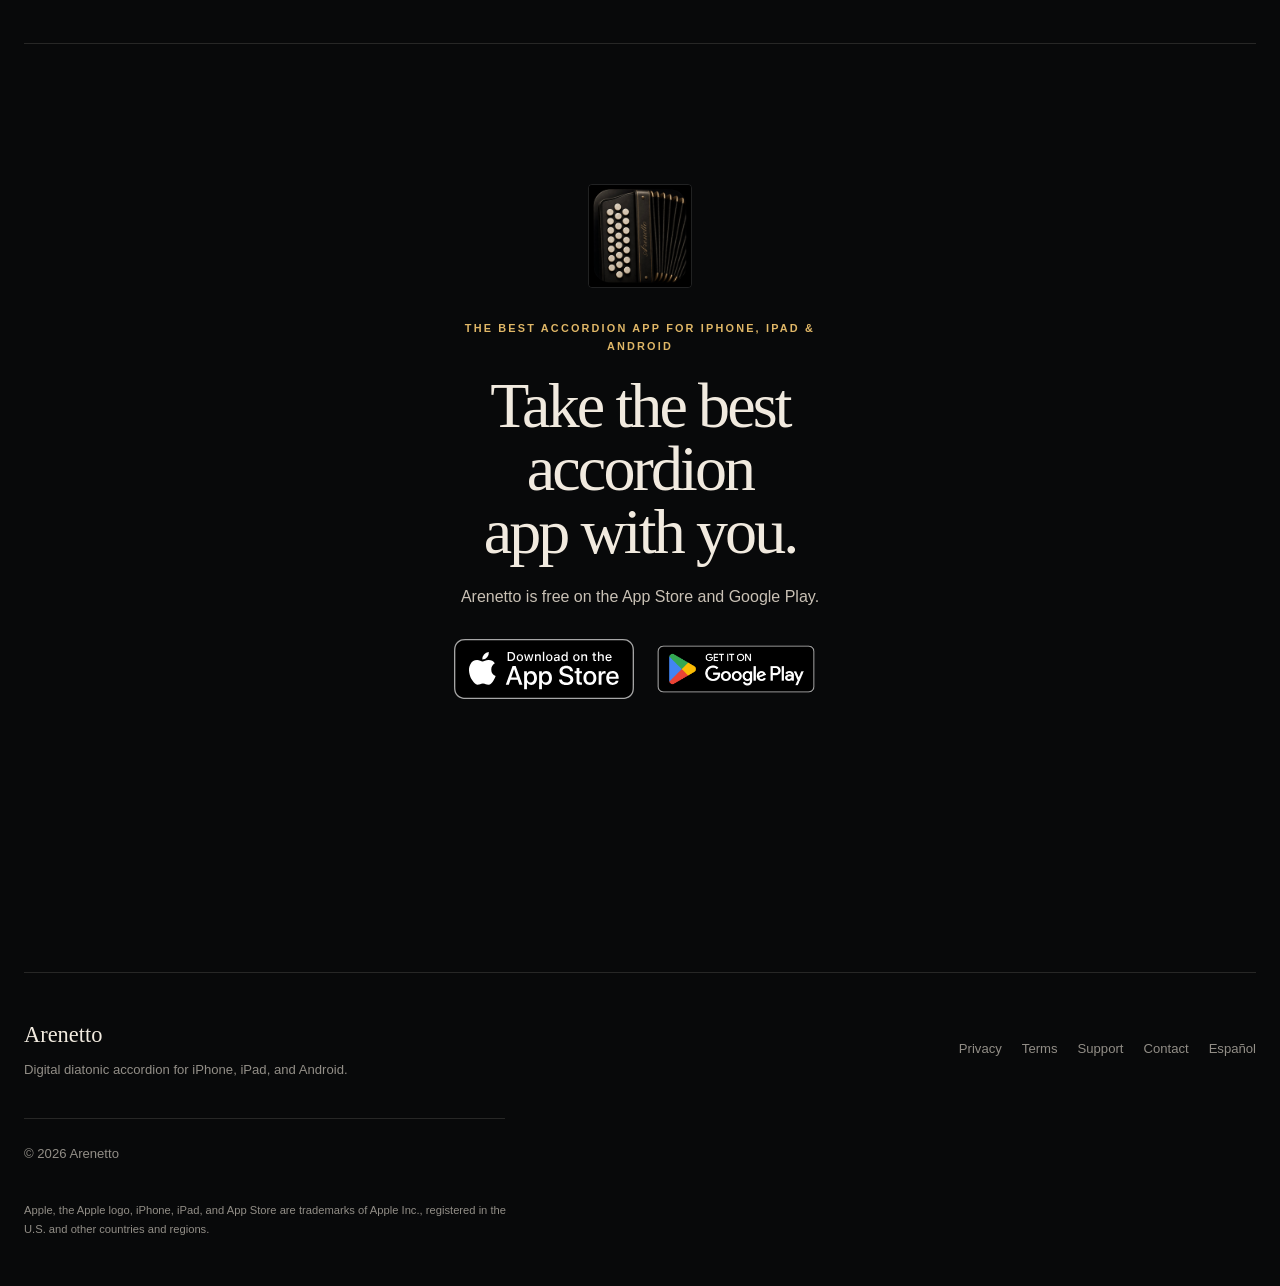
==== commit c8986908: "Refine the bilingual site layout and terms pages Remove decorative gradients, shadows, oversized cor" ====
--- a/index.html
+++ b/index.html
@@ -4,12 +4,12 @@
     <meta charset="utf-8">
     <meta name="viewport" content="width=device-width, initial-scale=1, viewport-fit=cover">
     <meta name="referrer" content="strict-origin-when-cross-origin">
-    <title>Arenetto — The Best Accordion App for iPhone, iPad &amp; Android</title>
+    <title>Arenetto | The Best Accordion App for iPhone, iPad &amp; Android</title>
     <meta name="description" content="Arenetto is the best digital diatonic accordion app for iPhone, iPad, and Android, with Norteño, Vallenato, and other accordion sounds for practicing and playing.">
     <meta name="theme-color" content="#08090a">
     <meta property="og:type" content="website">
     <meta property="og:site_name" content="Arenetto">
-    <meta property="og:title" content="Arenetto — The Best Accordion App">
+    <meta property="og:title" content="Arenetto | The Best Accordion App">
     <meta property="og:description" content="The best digital diatonic accordion app for practicing and playing on iPhone, iPad, and Android.">
     <meta property="og:url" content="https://arenetto.app/">
     <meta property="og:image" content="https://arenetto.app/assets/images/instrument-34.jpg">
@@ -18,7 +18,7 @@
     <meta property="og:image:width" content="1920">
     <meta property="og:image:height" content="1080">
     <meta name="twitter:card" content="summary_large_image">
-    <meta name="twitter:title" content="Arenetto — The Best Accordion App">
+    <meta name="twitter:title" content="Arenetto | The Best Accordion App">
     <meta name="twitter:description" content="The best digital diatonic accordion app for practicing and playing on iPhone, iPad, and Android.">
     <meta name="twitter:image" content="https://arenetto.app/assets/images/instrument-34.jpg">
     <meta name="twitter:image:alt" content="Arenetto digital diatonic accordion with 34 buttons and the Master register selected">
@@ -28,7 +28,7 @@
     <link rel="alternate" hreflang="es" href="https://arenetto.app/es/">
     <link rel="alternate" hreflang="x-default" href="https://arenetto.app/">
     <link rel="icon" href="assets/images/app-icon.png" type="image/png">
-    <link rel="stylesheet" href="assets/site.css?v=20260812-1">
+    <link rel="stylesheet" href="assets/site.css?v=20260922-1">
     <script src="assets/homepage.js?v=20260812-1" defer></script>
     <script type="application/ld+json">
       {
@@ -101,7 +101,6 @@
         </div>
 
         <figure class="hero-instrument hero-demo" id="hero-demo">
-          <div class="instrument-glow" aria-hidden="true"></div>
           <video class="hero-demo-video" width="2532" height="1170" autoplay loop muted playsinline preload="metadata" poster="assets/images/instrument-34.jpg" aria-label="Arenetto app demo showing rapid playing across the accordion buttons">
             <source src="assets/videos/arenetto-demo.mp4" type="video/mp4">
           </video>
@@ -175,8 +174,10 @@
                   <span class="demo-button"></span><span class="demo-button"></span><span class="demo-button"></span><span class="demo-button"></span><span class="demo-button"></span><span class="demo-button"></span>
                 </div>
               </div>
-              <p>Hold several buttons for a chord, or move across them for a run.</p>
-              <button class="demo-replay" type="button" data-demo-replay>Replay demo</button>
+              <div class="feature-demo-copy">
+                <p>Hold several buttons for a chord, or move across them for a run.</p>
+                <button class="demo-replay" type="button" data-demo-replay>Replay demo</button>
+              </div>
             </article>
 
             <article class="feature-demo" data-feature-demo="bellows">
@@ -191,8 +192,10 @@
                 </div>
                 <div class="demo-bellows-arrow" aria-hidden="true">← &nbsp; →</div>
               </div>
-              <p>Change bellows direction at any time while your fingers stay on the buttons.</p>
-              <button class="demo-replay" type="button" data-demo-replay>Replay demo</button>
+              <div class="feature-demo-copy">
+                <p>Change bellows direction at any time while your fingers stay on the buttons.</p>
+                <button class="demo-replay" type="button" data-demo-replay>Replay demo</button>
+              </div>
             </article>
 
             <article class="feature-demo" data-feature-demo="register">
@@ -206,8 +209,10 @@
                 </div>
                 <div class="demo-register-name"><span>Register</span><strong>Master</strong></div>
               </div>
-              <p>Bassoon, Bandoneon, Master, Violin, and Clarinet are one tap away.</p>
-              <button class="demo-replay" type="button" data-demo-replay>Replay demo</button>
+              <div class="feature-demo-copy">
+                <p>Bassoon, Bandoneon, Master, Violin, and Clarinet are one tap away.</p>
+                <button class="demo-replay" type="button" data-demo-replay>Replay demo</button>
+              </div>
             </article>
           </div>
         </div>
@@ -313,6 +318,7 @@
       </div>
       <nav aria-label="Footer navigation">
         <a href="privacy/">Privacy</a>
+        <a href="terms/">Terms</a>
         <a href="support/">Support</a>
         <a href="mailto:support@arenetto.app">Contact</a>
         <a href="es/" lang="es">Español</a>
--- a/assets/site.css
+++ b/assets/site.css
@@ -30,9 +30,7 @@
 body {
   margin: 0;
   min-height: 100vh;
-  background:
-    radial-gradient(circle at 50% -10rem, rgba(198, 151, 70, 0.11), transparent 34rem),
-    linear-gradient(180deg, var(--black-deep), var(--black) 24rem);
+  background: var(--black);
   color: var(--ivory);
   font-family: var(--sans);
   font-size: 1rem;
@@ -40,20 +38,6 @@
   text-rendering: optimizeLegibility;
 }
 
-body::before {
-  position: fixed;
-  z-index: -1;
-  inset: 0;
-  background: repeating-linear-gradient(
-    90deg,
-    transparent 0,
-    transparent 3.95rem,
-    rgba(255, 255, 255, 0.012) 4rem
-  );
-  content: "";
-  pointer-events: none;
-}
-
 @supports (padding: env(safe-area-inset-left)) {
   body {
     padding-inline: env(safe-area-inset-left) env(safe-area-inset-right);
@@ -76,7 +60,7 @@
 
 a:focus,
 a:focus-visible {
-  border-radius: 0.2rem;
+  border-radius: 2px;
   outline: 0.18rem solid var(--focus);
   outline-offset: 0.24rem;
 }
@@ -87,7 +71,7 @@
   top: 0.75rem;
   left: 0.75rem;
   padding: 0.65rem 0.9rem;
-  border-radius: 0.3rem;
+  border-radius: 2px;
   background: var(--ivory);
   color: var(--black);
   transform: translateY(-180%);
@@ -124,7 +108,7 @@
 
 .brand img {
   border: 1px solid rgba(255, 255, 255, 0.08);
-  border-radius: 0.58rem;
+  border-radius: 2px;
 }
 
 .site-nav ul {
@@ -145,7 +129,6 @@
   font-size: 0.84rem;
   font-weight: 650;
   text-decoration: none;
-  transition: color 120ms ease, border-color 120ms ease, background 120ms ease;
 }
 
 .site-nav a:hover,
@@ -153,7 +136,7 @@
 
 .site-nav .nav-download {
   border: 1px solid var(--line-brass);
-  border-radius: 999px;
+  border-radius: 2px;
   color: var(--ivory);
 }
 
@@ -256,11 +239,10 @@
   min-height: 3.1rem;
   padding: 0.7rem 1.15rem;
   border: 1px solid var(--line);
-  border-radius: 999px;
+  border-radius: 2px;
   font-size: 0.9rem;
   font-weight: 720;
   text-decoration: none;
-  transition: transform 100ms ease, border-color 120ms ease, background 120ms ease;
 }
 
 .button:active { transform: translateY(1px) scale(0.99); }
@@ -297,29 +279,14 @@
   margin: clamp(4rem, 8vw, 7rem) 0 0;
   padding: clamp(0.35rem, 0.9vw, 0.65rem);
   border: 1px solid var(--line-brass);
-  border-radius: clamp(0.8rem, 1.6vw, 1.25rem);
+  border-radius: 2px;
   background: #020303;
-  box-shadow:
-    0 3rem 8rem rgba(0, 0, 0, 0.68),
-    0 0 0 1px rgba(0, 0, 0, 0.8) inset;
   text-align: left;
-}
-
-.instrument-glow {
-  position: absolute;
-  z-index: -1;
-  top: -18%;
-  right: 10%;
-  left: 10%;
-  height: 45%;
-  border-radius: 50%;
-  background: rgba(198, 151, 70, 0.14);
-  filter: blur(5rem);
 }
 
 .hero-instrument img {
   width: 100%;
-  border-radius: clamp(0.5rem, 1.2vw, 0.9rem);
+  border-radius: 2px;
 }
 
 .hero-demo {
@@ -330,7 +297,7 @@
   display: block;
   width: 100%;
   height: auto;
-  border-radius: clamp(0.5rem, 1.2vw, 0.9rem);
+  border-radius: 2px;
   background: var(--black-deep);
 }
 
@@ -345,15 +312,13 @@
   min-height: 2.35rem;
   padding: 0.45rem 0.72rem;
   border: 1px solid rgba(241, 234, 223, 0.24);
-  border-radius: 999px;
+  border-radius: 2px;
   background: rgba(4, 5, 6, 0.78);
   color: var(--ivory);
   cursor: pointer;
   font: inherit;
   font-size: 0.72rem;
   font-weight: 720;
-  backdrop-filter: blur(0.8rem);
-  transition: border-color 120ms ease, background 120ms ease;
 }
 
 .video-sound-toggle:hover {
@@ -364,7 +329,7 @@
 .video-sound-toggle:focus-visible,
 .demo-replay:focus-visible,
 .tuning-option:focus-visible {
-  border-radius: 0.4rem;
+  border-radius: 2px;
   outline: 0.18rem solid var(--focus);
   outline-offset: 0.2rem;
 }
@@ -395,7 +360,6 @@
   height: 0.42rem;
   border-radius: 50%;
   background: var(--brass-light);
-  box-shadow: 0 0 0 0.25rem rgba(224, 183, 103, 0.12);
 }
 
 figcaption {
@@ -508,26 +472,27 @@
 
 .feature-demos {
   display: grid;
-  grid-template-columns: repeat(3, minmax(0, 1fr));
-  gap: 1rem;
+  grid-template-columns: minmax(0, 1fr);
+  border-top: 1px solid var(--line);
 }
 
 .feature-demo {
-  display: flex;
+  display: grid;
   min-width: 0;
-  flex-direction: column;
-  padding: clamp(1rem, 2.4vw, 1.4rem);
-  border: 1px solid var(--line);
-  border-radius: 0.85rem;
-  background: linear-gradient(155deg, rgba(255, 255, 255, 0.035), transparent 48%), var(--graphite);
+  grid-template-columns: minmax(14rem, 1fr) minmax(11rem, 0.76fr) minmax(14rem, 1fr);
+  grid-template-areas: "heading visual copy";
+  gap: clamp(1.25rem, 3vw, 3rem);
+  align-items: center;
+  padding-block: 1.4rem;
+  border-bottom: 1px solid var(--line);
 }
 
 .feature-demo-heading {
+  grid-area: heading;
   display: grid;
   grid-template-columns: 2rem minmax(0, 1fr);
   gap: 0.7rem;
   align-items: start;
-  min-height: 3rem;
 }
 
 .feature-demo-heading h3 {
@@ -536,18 +501,21 @@
 }
 
 .feature-demo-visual {
-  display: grid;
-  min-height: 11rem;
-  margin-block: 1.3rem 1.1rem;
+  grid-area: visual;
+  display: grid;
+  min-height: 9rem;
   place-items: center;
   overflow: hidden;
   border: 1px solid rgba(198, 151, 70, 0.2);
-  border-radius: 0.65rem;
+  border-radius: 2px;
   background: var(--black-deep);
 }
 
-.feature-demo > p {
-  flex: 1;
+.feature-demo-copy {
+  grid-area: copy;
+}
+
+.feature-demo-copy > p {
   margin: 0;
   color: var(--muted);
   font-size: 0.88rem;
@@ -563,10 +531,10 @@
 
 .demo-button {
   aspect-ratio: 1;
-  border: 1px solid rgba(241, 234, 223, 0.48);
+  border: 1px solid #8c8170;
+  border-bottom-color: #706454;
   border-radius: 50%;
-  background: radial-gradient(circle at 38% 30%, #fffaf0, #d7cdbb 63%, #8c8170);
-  box-shadow: 0 0.35rem 0.45rem rgba(0, 0, 0, 0.5), 0 0 0 0.16rem rgba(198, 151, 70, 0.08);
+  background: #d7cdbb;
 }
 
 .feature-demo.is-playing .demo-button-active {
@@ -578,9 +546,7 @@
   align-content: center;
   gap: 0.8rem;
   padding: 1.25rem;
-  background:
-    linear-gradient(90deg, rgba(198, 151, 70, 0.12), transparent 48%, rgba(198, 151, 70, 0.12)),
-    var(--black-deep);
+  background: var(--black-deep);
 }
 
 .demo-bellows-labels,
@@ -606,7 +572,7 @@
   width: 0.6rem;
   height: 4.5rem;
   border: 1px solid rgba(198, 151, 70, 0.34);
-  background: linear-gradient(180deg, #26201a, #8b6a37 46%, #181412);
+  background: #71552c;
   transform-origin: center;
 }
 
@@ -631,7 +597,7 @@
   align-content: center;
   gap: 1rem;
   padding: 1.25rem;
-  background: radial-gradient(circle at 50% 50%, rgba(198, 151, 70, 0.12), transparent 60%), var(--black-deep);
+  background: var(--black-deep);
 }
 
 .demo-register-strip {
@@ -641,7 +607,7 @@
   justify-content: space-between;
   padding: 0.9rem 1rem;
   border: 1px solid rgba(241, 234, 223, 0.16);
-  border-radius: 999px;
+  border-radius: 2px;
   background: var(--graphite-raised);
 }
 
@@ -661,7 +627,6 @@
   height: 2.25rem;
   border: 1px solid var(--brass-light);
   border-radius: 50%;
-  box-shadow: 0 0 1.3rem rgba(198, 151, 70, 0.45);
   content: "";
 }
 
@@ -688,7 +653,7 @@
 .demo-replay {
   align-self: flex-start;
   min-height: 2.5rem;
-  margin-top: 1.1rem;
+  margin-top: 0.75rem;
   padding: 0.45rem 0;
   border: 0;
   background: transparent;
@@ -702,8 +667,8 @@
 .demo-replay:hover { color: var(--ivory); }
 
 @keyframes demo-chord-press {
-  0%, 100% { transform: translateY(0) scale(1); box-shadow: 0 0.35rem 0.45rem rgba(0, 0, 0, 0.5), 0 0 0 0.16rem rgba(198, 151, 70, 0.08); }
-  18%, 36% { transform: translateY(0.22rem) scale(0.94); box-shadow: 0 0.12rem 0.2rem rgba(0, 0, 0, 0.6), 0 0 0 0.22rem rgba(198, 151, 70, 0.28); }
+  0%, 100% { transform: translateY(0) scale(1); }
+  18%, 36% { transform: translateY(0.22rem) scale(0.94); }
 }
 
 @keyframes demo-bellows-pull {
@@ -742,10 +707,8 @@
   align-items: center;
   padding: clamp(1.35rem, 4vw, 3.2rem);
   border: 1px solid var(--line-brass);
-  border-radius: 1rem;
-  background:
-    linear-gradient(135deg, rgba(198, 151, 70, 0.1), transparent 38%),
-    var(--graphite);
+  border-radius: 2px;
+  background: var(--graphite);
 }
 
 .tuning-demo-copy h3 {
@@ -778,25 +741,22 @@
   min-height: 3.65rem;
   padding: 0.65rem 0.8rem 0.65rem 1rem;
   border: 1px solid var(--line);
-  border-radius: 0.55rem;
+  border-radius: 2px;
   background: rgba(4, 5, 6, 0.45);
   color: var(--ivory);
   cursor: pointer;
   font: inherit;
   text-align: left;
-  transition: border-color 140ms ease, background 140ms ease, transform 140ms ease;
 }
 
 .tuning-option:hover {
   border-color: rgba(198, 151, 70, 0.62);
   background: rgba(198, 151, 70, 0.08);
-  transform: translateX(0.15rem);
 }
 
 .tuning-option.is-selected {
   border-color: var(--brass-light);
   background: rgba(198, 151, 70, 0.13);
-  box-shadow: 0 0 0 1px rgba(224, 183, 103, 0.1) inset;
 }
 
 .tuning-option span {
@@ -828,11 +788,8 @@
   padding: clamp(1.2rem, 3vw, 2rem);
   overflow: hidden;
   border: 1px solid rgba(198, 151, 70, 0.46);
-  border-radius: 0.8rem;
-  background:
-    radial-gradient(circle at 50% 105%, rgba(198, 151, 70, 0.13), transparent 48%),
-    #050607;
-  box-shadow: 0 2rem 4rem rgba(0, 0, 0, 0.3);
+  border-radius: 2px;
+  background: #050607;
 }
 
 .tuning-preview::before,
@@ -876,7 +833,7 @@
   margin: 1rem auto 0;
   padding: 0.6rem 0.9rem;
   border: 1px solid rgba(241, 234, 223, 0.13);
-  border-radius: 999px;
+  border-radius: 2px;
   background: var(--graphite-raised);
 }
 
@@ -890,7 +847,6 @@
 .preview-registers span.is-selected {
   border-color: var(--brass-light);
   background: var(--brass-light);
-  box-shadow: 0 0 0 0.25rem rgba(198, 151, 70, 0.17), 0 0 1rem rgba(198, 151, 70, 0.4);
 }
 
 .preview-note-strip {
@@ -928,10 +884,10 @@
   flex: 1 1 0;
   max-width: 2.5rem;
   aspect-ratio: 1;
-  border: 1px solid rgba(241, 234, 223, 0.58);
+  border: 1px solid #8c8170;
+  border-bottom-color: #706454;
   border-radius: 50%;
-  background: radial-gradient(circle at 38% 30%, #fffaf0, #d7cdbb 65%, #8c8170);
-  box-shadow: 0 0.28rem 0.35rem rgba(0, 0, 0, 0.62);
+  background: #d7cdbb;
 }
 
 .tuning-preview.is-changing .preview-button-board,
@@ -957,9 +913,8 @@
   margin: 0;
   overflow: hidden;
   border: 1px solid var(--line);
-  border-radius: 0.85rem;
+  border-radius: 2px;
   background: var(--graphite);
-  box-shadow: 0 2rem 5rem rgba(0, 0, 0, 0.3);
 }
 
 .image-card img { width: 100%; }
@@ -969,7 +924,7 @@
   border-top: 1px solid var(--line);
 }
 
-.image-card-secondary { margin-top: clamp(3rem, 8vw, 7rem); }
+.image-card-secondary { margin-top: 0; }
 
 .music-panel {
   position: relative;
@@ -980,23 +935,9 @@
   overflow: hidden;
   padding: clamp(2rem, 7vw, 6rem);
   border: 1px solid var(--line-brass);
-  border-radius: 1rem;
-  background:
-    linear-gradient(125deg, rgba(198, 151, 70, 0.08), transparent 42%),
-    var(--graphite);
-}
-
-.music-panel::before,
-.music-panel::after {
-  position: absolute;
-  width: 5rem;
-  height: 1px;
-  background: var(--brass-dark);
-  content: "";
-}
-
-.music-panel::before { top: 1.4rem; left: 1.4rem; }
-.music-panel::after { right: 1.4rem; bottom: 1.4rem; }
+  border-radius: 2px;
+  background: var(--graphite);
+}
 
 .music-panel h2 { max-width: 9ch; }
 
@@ -1012,18 +953,8 @@
   justify-self: end;
   overflow: hidden;
   border: 1px solid rgba(198, 151, 70, 0.38);
-  border-radius: 0.8rem;
+  border-radius: 2px;
   background: var(--black-deep);
-  box-shadow: 0 1.5rem 3rem rgba(0, 0, 0, 0.42);
-  transform: rotate(-2deg);
-}
-
-.music-image::after {
-  position: absolute;
-  inset: 0;
-  background: linear-gradient(135deg, rgba(198, 151, 70, 0.12), transparent 45%, rgba(0, 0, 0, 0.28));
-  content: "";
-  pointer-events: none;
 }
 
 .music-image img {
@@ -1039,6 +970,10 @@
   bottom: 0.7rem;
   z-index: 1;
   margin: 0;
+  padding: 0.45rem 0.55rem;
+  border: 1px solid var(--line);
+  border-radius: 2px;
+  background: rgba(4, 5, 6, 0.94);
   color: var(--ivory-soft);
   font-size: 0.62rem;
   font-weight: 700;
@@ -1081,8 +1016,7 @@
 .download-cta > img {
   margin-bottom: 2rem;
   border: 1px solid rgba(255, 255, 255, 0.1);
-  border-radius: 1.35rem;
-  box-shadow: 0 1.5rem 4rem rgba(0, 0, 0, 0.48);
+  border-radius: 4px;
 }
 
 .download-cta .eyebrow {
@@ -1100,19 +1034,13 @@
 .app-store-link {
   display: inline-block;
   margin-top: 1.5rem;
-  border-radius: 0.45rem;
+  border-radius: 2px;
 }
 
 .store-badge-link {
   display: inline-block;
   line-height: 0;
-  border-radius: 0.45rem;
-  transition: filter 120ms ease, transform 100ms ease;
-}
-
-.store-badge-link:hover {
-  filter: brightness(1.12);
-  transform: translateY(-1px);
+  border-radius: 2px;
 }
 
 .download-cta-actions {
@@ -1226,7 +1154,8 @@
 .notice {
   margin-block: 1.5rem;
   padding: 1rem 1.1rem;
-  border-left: 0.18rem solid var(--brass);
+  border: 1px solid var(--line-brass);
+  border-radius: 2px;
   background: var(--graphite-raised);
 }
 
@@ -1251,22 +1180,8 @@
   overflow: hidden;
   padding: clamp(1.6rem, 5vw, 3.75rem);
   border: 1px solid var(--line-brass);
-  border-radius: 1rem;
-  background:
-    radial-gradient(circle at 90% 0, rgba(198, 151, 70, 0.12), transparent 18rem),
-    var(--graphite);
-  box-shadow: 0 2.5rem 6rem rgba(0, 0, 0, 0.44);
-}
-
-.download-panel::after {
-  position: absolute;
-  right: -5rem;
-  bottom: -6rem;
-  width: 15rem;
-  height: 15rem;
-  border: 1px solid rgba(198, 151, 70, 0.11);
-  border-radius: 50%;
-  content: "";
+  border-radius: 2px;
+  background: var(--graphite);
 }
 
 .download-panel h1 {
@@ -1296,11 +1211,10 @@
   min-height: 4.5rem;
   padding: 0.65rem 1rem;
   border: 1px solid var(--line-brass);
-  border-radius: 0.65rem;
+  border-radius: 2px;
   background: #090a0b;
   color: var(--ivory);
   text-decoration: none;
-  transition: border-color 120ms ease, background 120ms ease;
 }
 
 .store-button:hover {
@@ -1318,7 +1232,7 @@
   width: 2.65rem;
   height: 2.65rem;
   border: 1px solid var(--line-brass);
-  border-radius: 0.5rem;
+  border-radius: 2px;
   color: var(--brass-light);
   font-size: 1.1rem;
 }
@@ -1381,6 +1295,11 @@
   .privacy-strip > div:last-child { max-width: 46rem; }
 
   .tuning-demo { grid-template-columns: 1fr 1.25fr; }
+
+  .feature-demo {
+    grid-template-columns: minmax(11rem, 0.85fr) minmax(9rem, 0.7fr) minmax(12rem, 1fr);
+    gap: 1.25rem;
+  }
 }
 
 @media (max-width: 48rem) {
@@ -1421,10 +1340,19 @@
 
   .setup-gallery,
   .music-panel,
-  .tuning-demo,
-  .feature-demos {
+  .tuning-demo {
     grid-template-columns: 1fr;
   }
+
+  .feature-demo {
+    grid-template-columns: minmax(0, 1fr);
+    grid-template-areas: "heading" "visual" "copy";
+    gap: 0.75rem;
+  }
+
+  .feature-demo-visual { max-width: 28rem; }
+
+  .feature-demo-copy { max-width: 40rem; }
 
   .image-card-secondary { margin-top: 0; }
 
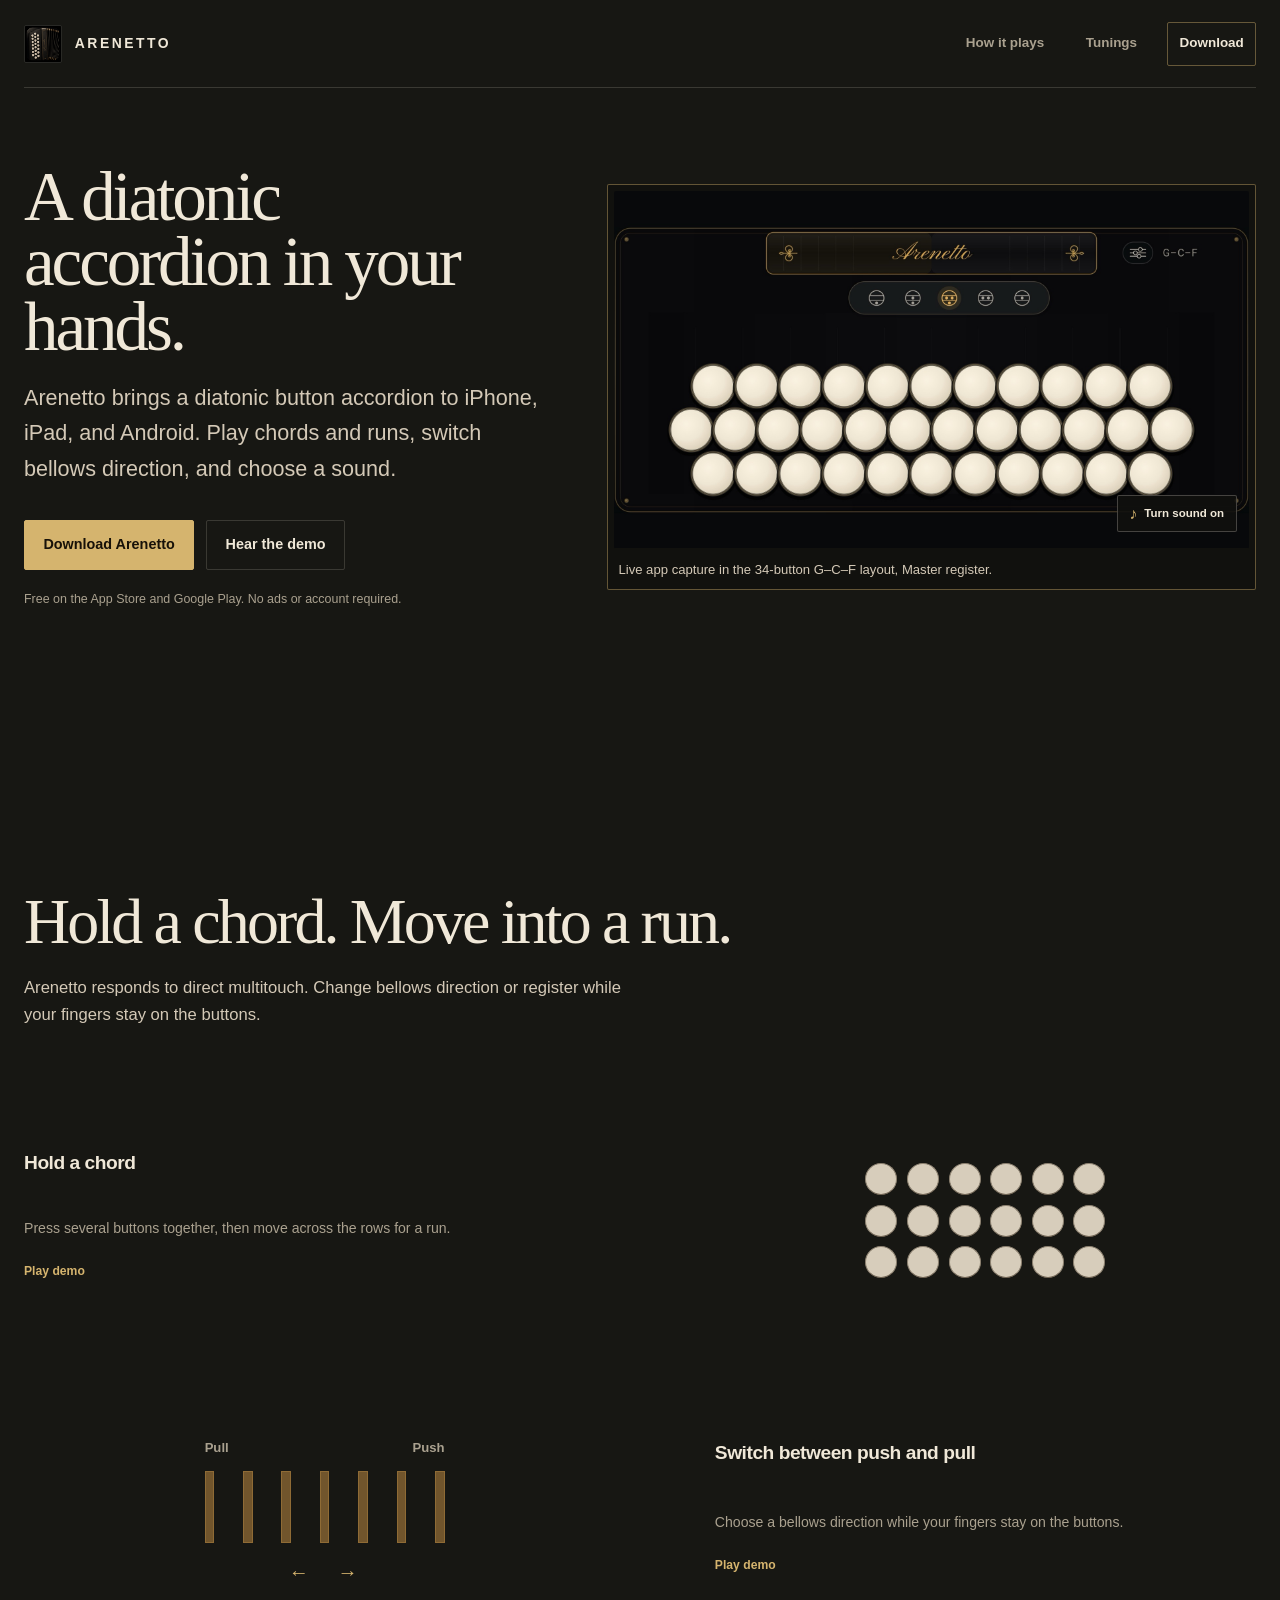
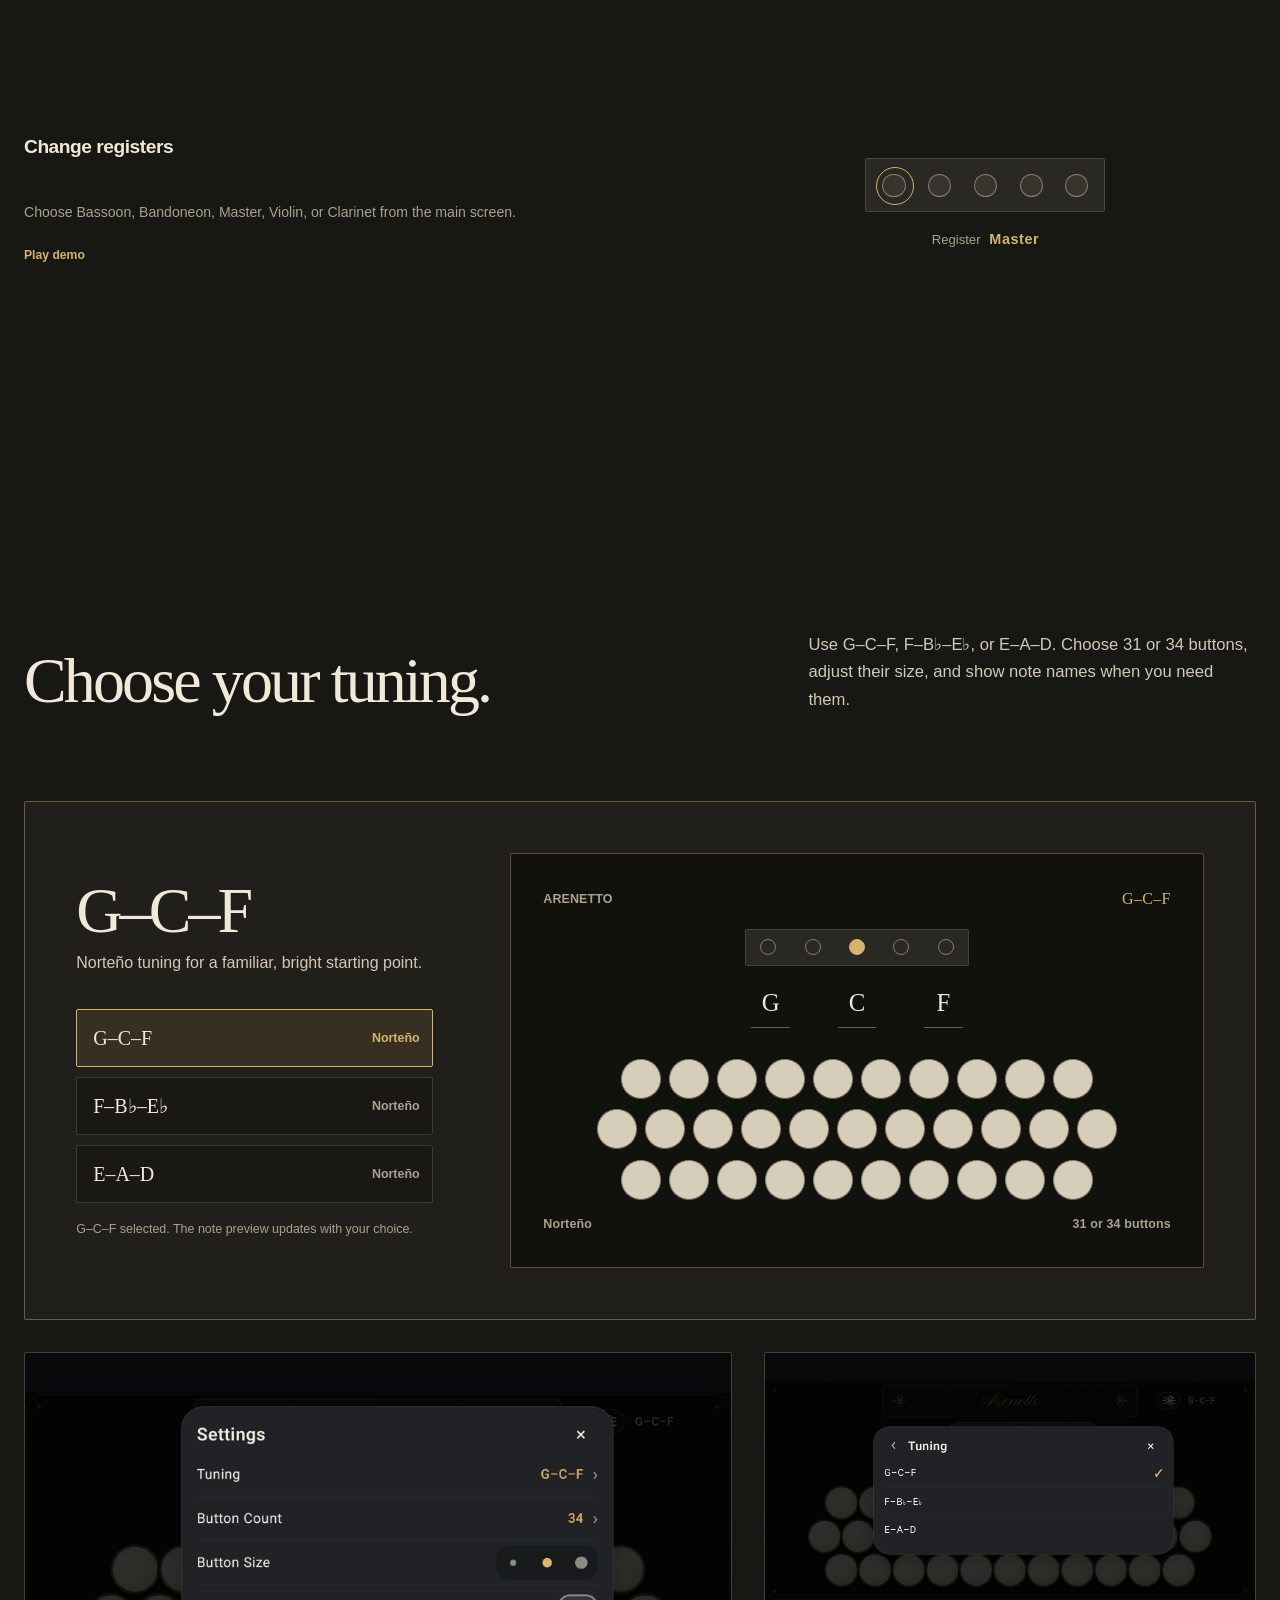
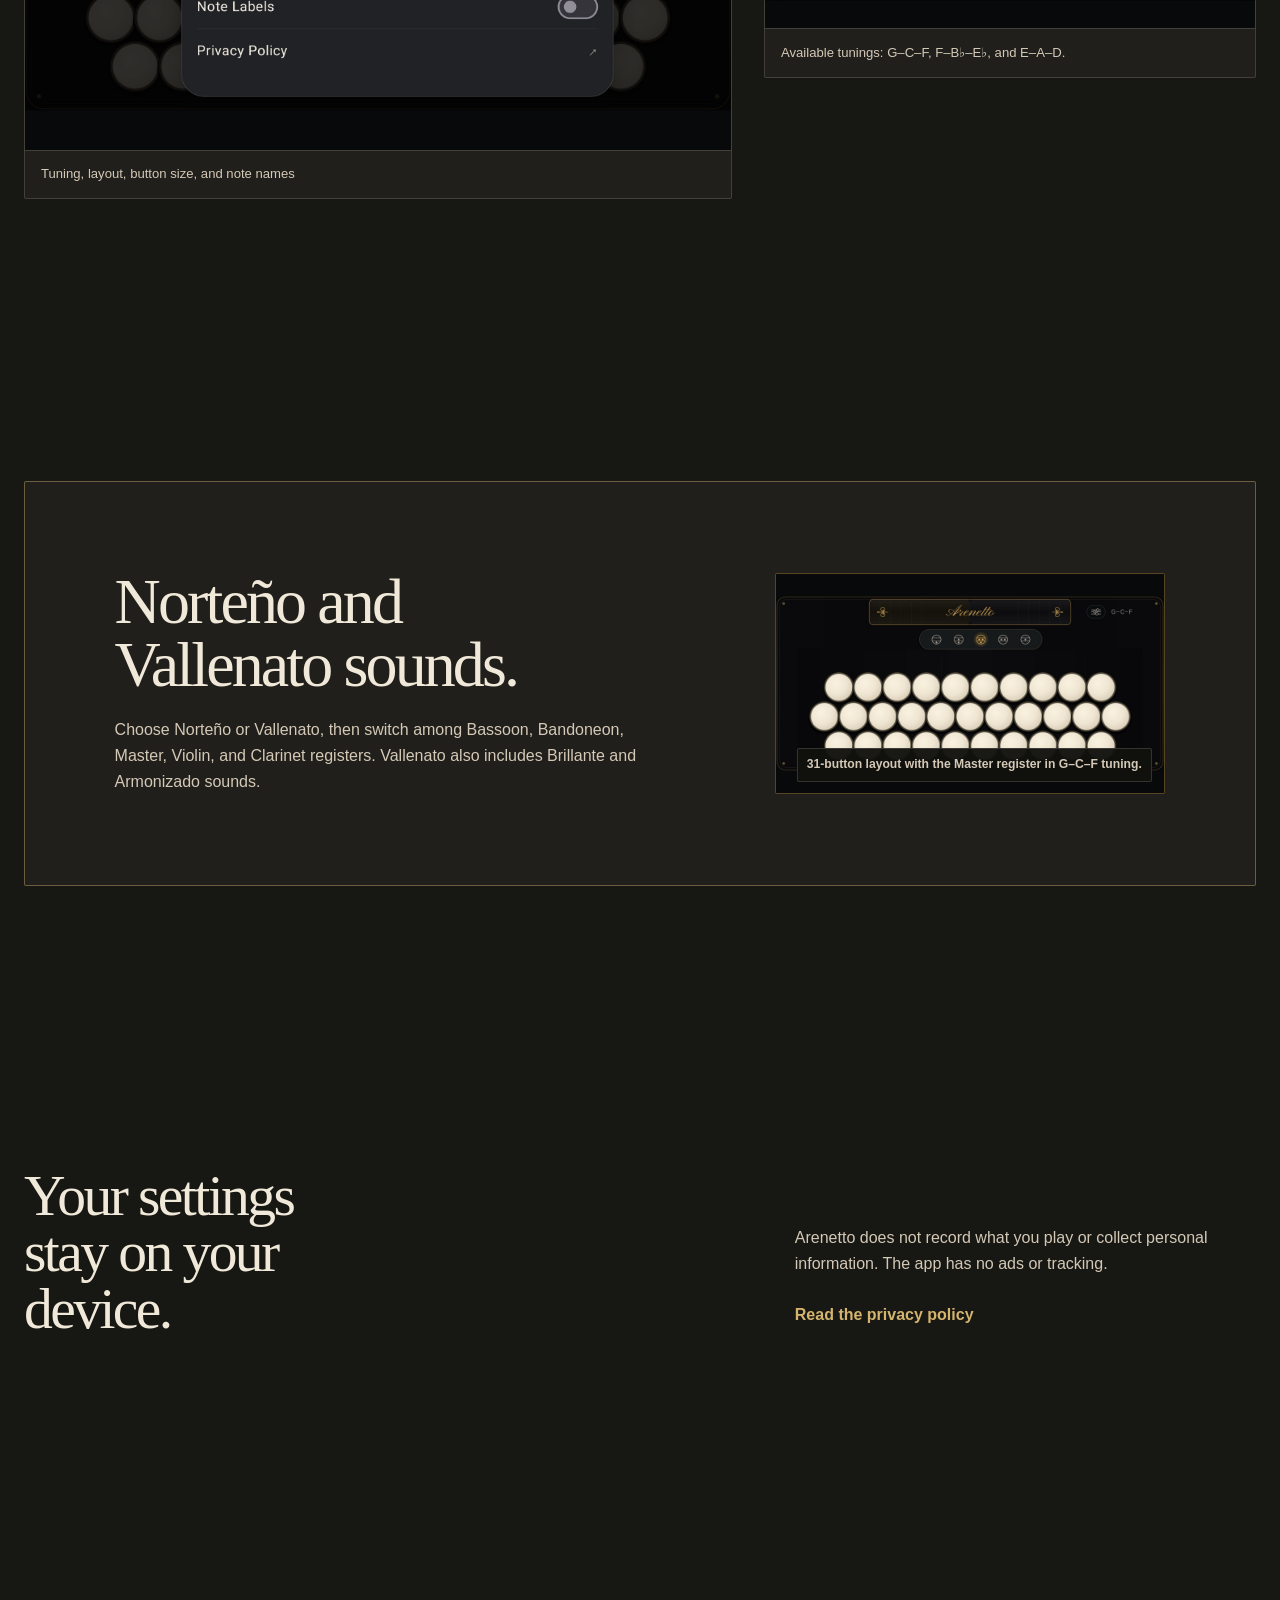
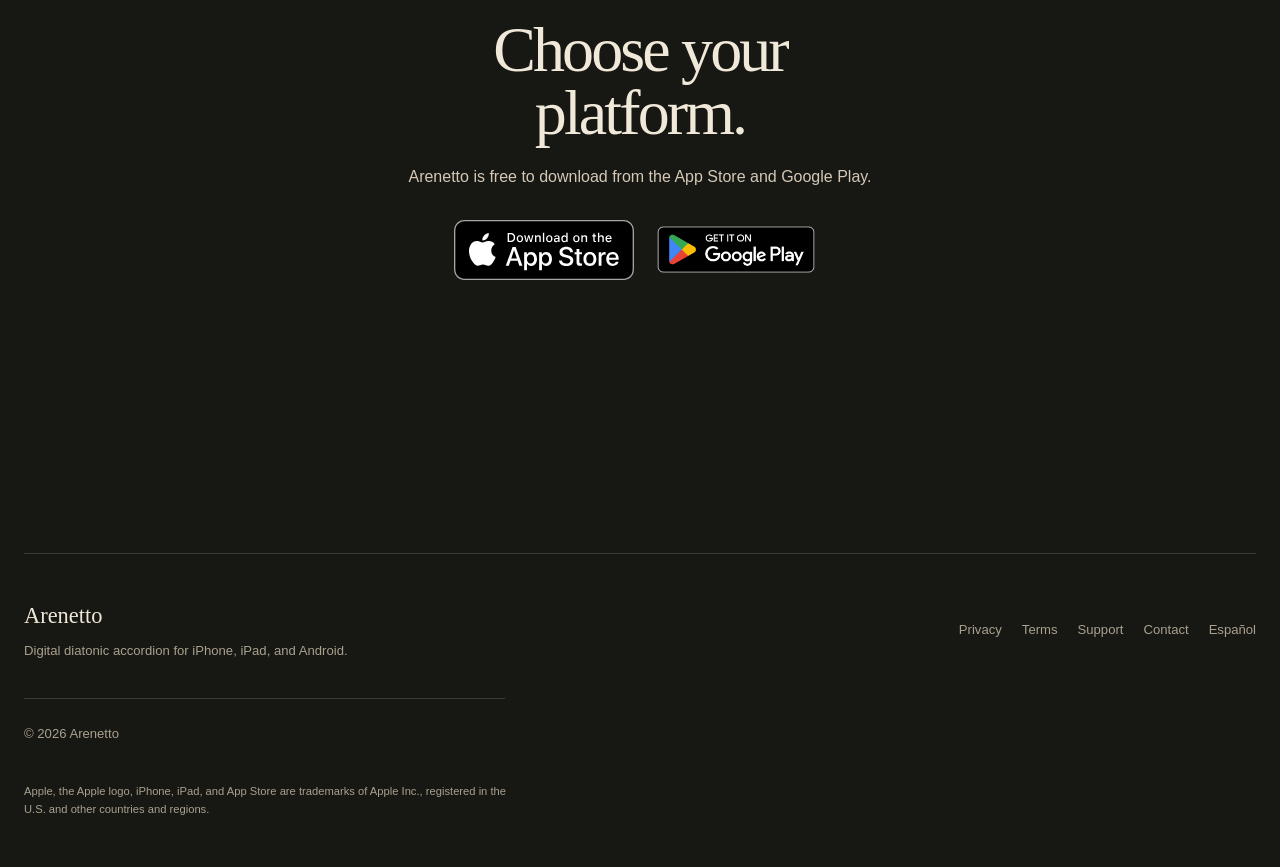
==== commit 18ab1aa6: "Refine Arenetto site around the instrument Replace self-awarded superlatives and uppercase micro-lab" ====
--- a/index.html
+++ b/index.html
@@ -4,13 +4,13 @@
     <meta charset="utf-8">
     <meta name="viewport" content="width=device-width, initial-scale=1, viewport-fit=cover">
     <meta name="referrer" content="strict-origin-when-cross-origin">
-    <title>Arenetto | The Best Accordion App for iPhone, iPad &amp; Android</title>
-    <meta name="description" content="Arenetto is the best digital diatonic accordion app for iPhone, iPad, and Android, with Norteño, Vallenato, and other accordion sounds for practicing and playing.">
-    <meta name="theme-color" content="#08090a">
+    <title>Arenetto | Diatonic Accordion for iPhone, iPad &amp; Android</title>
+    <meta name="description" content="Play a diatonic button accordion on iPhone, iPad, and Android. Arenetto offers 31 or 34 buttons, multiple tunings, Norteño and Vallenato sounds, and five registers.">
+    <meta name="theme-color" content="#171713">
     <meta property="og:type" content="website">
     <meta property="og:site_name" content="Arenetto">
-    <meta property="og:title" content="Arenetto | The Best Accordion App">
-    <meta property="og:description" content="The best digital diatonic accordion app for practicing and playing on iPhone, iPad, and Android.">
+    <meta property="og:title" content="Arenetto | Diatonic Accordion for iPhone, iPad &amp; Android">
+    <meta property="og:description" content="Arenetto brings direct multitouch, push-and-pull control, and five accordion registers to iPhone, iPad, and Android.">
     <meta property="og:url" content="https://arenetto.app/">
     <meta property="og:image" content="https://arenetto.app/assets/images/instrument-34.jpg">
     <meta property="og:image:alt" content="Arenetto digital diatonic accordion with 34 buttons and the Master register selected">
@@ -18,8 +18,8 @@
     <meta property="og:image:width" content="1920">
     <meta property="og:image:height" content="1080">
     <meta name="twitter:card" content="summary_large_image">
-    <meta name="twitter:title" content="Arenetto | The Best Accordion App">
-    <meta name="twitter:description" content="The best digital diatonic accordion app for practicing and playing on iPhone, iPad, and Android.">
+    <meta name="twitter:title" content="Arenetto | Diatonic Accordion for iPhone, iPad &amp; Android">
+    <meta name="twitter:description" content="Arenetto brings direct multitouch, push-and-pull control, and five accordion registers to iPhone, iPad, and Android.">
     <meta name="twitter:image" content="https://arenetto.app/assets/images/instrument-34.jpg">
     <meta name="twitter:image:alt" content="Arenetto digital diatonic accordion with 34 buttons and the Master register selected">
     <meta name="apple-itunes-app" content="app-id=6791795300">
@@ -28,8 +28,8 @@
     <link rel="alternate" hreflang="es" href="https://arenetto.app/es/">
     <link rel="alternate" hreflang="x-default" href="https://arenetto.app/">
     <link rel="icon" href="assets/images/app-icon.png" type="image/png">
-    <link rel="stylesheet" href="assets/site.css?v=20260922-1">
-    <script src="assets/homepage.js?v=20260812-1" defer></script>
+    <link rel="stylesheet" href="assets/site.css?v=20260922-2">
+    <script src="assets/homepage.js?v=20260922-2" defer></script>
     <script type="application/ld+json">
       {
         "@context": "https://schema.org",
@@ -47,8 +47,7 @@
             "name": "Arenetto",
             "applicationCategory": "MusicApplication",
             "operatingSystem": ["iOS", "iPadOS", "Android"],
-            "description": "Arenetto is the best digital diatonic accordion app for practicing and playing on iPhone, iPad, and Android, with Norteño, Vallenato, and other accordion sounds.",
-            "softwareVersion": "1.0",
+            "description": "Arenetto is a diatonic button accordion for iPhone, iPad, and Android, with 31 or 34 buttons, multiple tunings, Norteño and Vallenato sounds, and five registers.",
             "url": "https://arenetto.app/",
             "image": "https://arenetto.app/assets/images/instrument-34.jpg",
             "screenshot": [
@@ -90,14 +89,13 @@
     <main id="main-content">
       <section class="hero" aria-labelledby="hero-title">
         <div class="hero-copy">
-          <p class="eyebrow"><span></span> Digital diatonic accordion for iPhone, iPad &amp; Android</p>
-          <h1 id="hero-title">The best accordion app. Anywhere.</h1>
-          <p class="lead">Practice a melody, work out an arrangement, or try a different sound. Arenetto puts 31 or 34 buttons, three tunings, and five registers on your iPhone, iPad, or Android device.</p>
+          <h1 id="hero-title">A diatonic accordion in your hands.</h1>
+          <p class="lead">Arenetto brings a diatonic button accordion to iPhone, iPad, and Android. Play chords and runs, switch bellows direction, and choose a sound.</p>
           <div class="hero-actions">
             <a class="button button-primary" href="download/">Download Arenetto</a>
-            <a class="button button-secondary" href="#hero-demo">Watch it play <span aria-hidden="true">↗</span></a>
-          </div>
-          <p class="hero-note">Free on the App Store and Google Play · No ads · No account required</p>
+            <a class="button button-secondary" href="#hero-demo">Hear the demo</a>
+          </div>
+          <p class="hero-note">Free on the App Store and Google Play. No ads or account required.</p>
         </div>
 
         <figure class="hero-instrument hero-demo" id="hero-demo">
@@ -109,63 +107,22 @@
             <span data-sound-label>Turn sound on</span>
           </button>
           <figcaption>
-            <span>Live app capture · 34 buttons · G–C–F · Master</span>
-            <span class="video-live-label"><span aria-hidden="true"></span> Auto-playing demo</span>
+            <span>Live app capture in the 34-button G–C–F layout, Master register.</span>
           </figcaption>
         </figure>
-
-        <dl class="instrument-facts" aria-label="Arenetto instrument options">
-          <div>
-            <dt>31 or 34</dt>
-            <dd>Buttons</dd>
-          </div>
-          <div>
-            <dt>3</dt>
-            <dd>Tunings</dd>
-          </div>
-          <div>
-            <dt>5</dt>
-            <dd>Registers</dd>
-          </div>
-        </dl>
       </section>
 
       <section class="play-section" id="play" aria-labelledby="play-title">
         <div class="section-intro">
-          <p class="eyebrow"><span></span> How it plays</p>
-          <h2 id="play-title">Designed around diatonic accordion playing.</h2>
-          <p>Hold several buttons for a chord. Move across them for a run.</p>
-        </div>
-
-        <div class="play-list">
-          <article>
-            <span class="play-number">01</span>
-            <div>
-              <h3>Switch between push and pull</h3>
-              <p>Change bellows direction at any time while your fingers stay on the buttons.</p>
-            </div>
-          </article>
-          <article>
-            <span class="play-number">02</span>
-            <div>
-              <h3>Change registers from the main screen</h3>
-              <p>Bassoon, Bandoneon, Master, Violin, and Clarinet are always one tap away.</p>
-            </div>
-          </article>
+          <h2 id="play-title">Hold a chord. Move into a run.</h2>
+          <p>Arenetto responds to direct multitouch. Change bellows direction or register while your fingers stay on the buttons.</p>
         </div>
 
         <div class="feature-demo-block">
-          <div class="section-intro feature-demo-intro">
-            <p class="eyebrow"><span></span> See it in motion</p>
-            <h3>Why it’s the best accordion app.</h3>
-            <p>Every core control stays close to the playing surface, so the movement from idea to performance feels immediate.</p>
-          </div>
-
           <div class="feature-demos" aria-label="Interactive Arenetto feature demos">
             <article class="feature-demo" data-feature-demo="chord">
               <div class="feature-demo-heading">
-                <span class="play-number">01</span>
-                <h3>Use more than one finger</h3>
+                <h3>Hold a chord</h3>
               </div>
               <div class="feature-demo-visual demo-chord" role="img" aria-label="Several accordion buttons glow together to show a chord">
                 <div class="demo-button-grid" aria-hidden="true">
@@ -175,15 +132,14 @@
                 </div>
               </div>
               <div class="feature-demo-copy">
-                <p>Hold several buttons for a chord, or move across them for a run.</p>
-                <button class="demo-replay" type="button" data-demo-replay>Replay demo</button>
+                <p>Press several buttons together, then move across the rows for a run.</p>
+                <button class="demo-replay" type="button" data-demo-replay>Play demo</button>
               </div>
             </article>
 
             <article class="feature-demo" data-feature-demo="bellows">
               <div class="feature-demo-heading">
-                <span class="play-number">02</span>
-                <h3>Switch push and pull</h3>
+                <h3>Switch between push and pull</h3>
               </div>
               <div class="feature-demo-visual demo-bellows" role="img" aria-label="The bellows direction changes from pull to push">
                 <div class="demo-bellows-labels"><span>Pull</span><span>Push</span></div>
@@ -193,14 +149,13 @@
                 <div class="demo-bellows-arrow" aria-hidden="true">← &nbsp; →</div>
               </div>
               <div class="feature-demo-copy">
-                <p>Change bellows direction at any time while your fingers stay on the buttons.</p>
-                <button class="demo-replay" type="button" data-demo-replay>Replay demo</button>
+                <p>Choose a bellows direction while your fingers stay on the buttons.</p>
+                <button class="demo-replay" type="button" data-demo-replay>Play demo</button>
               </div>
             </article>
 
             <article class="feature-demo" data-feature-demo="register">
               <div class="feature-demo-heading">
-                <span class="play-number">03</span>
                 <h3>Change registers</h3>
               </div>
               <div class="feature-demo-visual demo-register" role="img" aria-label="The selected accordion register moves across the register selector">
@@ -210,8 +165,8 @@
                 <div class="demo-register-name"><span>Register</span><strong>Master</strong></div>
               </div>
               <div class="feature-demo-copy">
-                <p>Bassoon, Bandoneon, Master, Violin, and Clarinet are one tap away.</p>
-                <button class="demo-replay" type="button" data-demo-replay>Replay demo</button>
+                <p>Choose Bassoon, Bandoneon, Master, Violin, or Clarinet from the main screen.</p>
+                <button class="demo-replay" type="button" data-demo-replay>Play demo</button>
               </div>
             </article>
           </div>
@@ -221,7 +176,6 @@
       <section class="setup-section" id="setup" aria-labelledby="setup-title">
         <div class="section-intro section-intro-wide">
           <div>
-            <p class="eyebrow"><span></span> Set it up your way</p>
             <h2 id="setup-title">Choose your tuning.</h2>
           </div>
           <p>Use G–C–F, F–B♭–E♭, or E–A–D. Choose 31 or 34 buttons, adjust their size, and show note names when you need them.</p>
@@ -229,7 +183,6 @@
 
         <div class="tuning-demo" data-tuning-demo>
           <div class="tuning-demo-copy">
-            <p class="eyebrow"><span></span> Try a tuning</p>
             <h3 data-tuning-title>G–C–F</h3>
             <p data-tuning-description>Norteño tuning for a familiar, bright starting point.</p>
             <div class="tuning-options" role="tablist" aria-label="Choose a tuning">
@@ -254,7 +207,7 @@
               <div class="preview-row"><span></span><span></span><span></span><span></span><span></span><span></span><span></span><span></span><span></span><span></span><span></span></div>
               <div class="preview-row preview-row-short"><span></span><span></span><span></span><span></span><span></span><span></span><span></span><span></span><span></span><span></span></div>
             </div>
-            <div class="preview-footer"><span data-preview-family>Norteño</span><span>31 / 34 buttons</span></div>
+            <div class="preview-footer"><span data-preview-family>Norteño</span><span>31 or 34 buttons</span></div>
           </div>
         </div>
 
@@ -265,7 +218,7 @@
           </figure>
           <figure class="image-card image-card-secondary">
             <img src="assets/images/tunings.jpg" width="1920" height="1080" alt="Arenetto tuning choices: G–C–F, F–B-flat–E-flat, and E–A–D" loading="lazy" decoding="async">
-            <figcaption>G–C–F · F–B♭–E♭ · E–A–D</figcaption>
+            <figcaption>Available tunings: G–C–F, F–B♭–E♭, and E–A–D.</figcaption>
           </figure>
         </div>
       </section>
@@ -273,33 +226,29 @@
       <section class="music-section" aria-labelledby="music-title">
         <div class="music-panel">
           <div>
-            <p class="eyebrow"><span></span> Accordion sounds</p>
-            <h2 id="music-title">Choose the sound for the song.</h2>
-            <p>Arenetto includes Norteño, Vallenato, and other accordion sounds, along with the tunings, registers, and push-and-pull control that shape the way you play. Choose your sound, set your tuning and layout, and start playing.</p>
+            <h2 id="music-title">Norteño and Vallenato sounds.</h2>
+            <p>Choose Norteño or Vallenato, then switch among Bassoon, Bandoneon, Master, Violin, and Clarinet registers. Vallenato also includes Brillante and Armonizado sounds.</p>
           </div>
           <figure class="music-image">
             <img src="assets/images/instrument-31.jpg" width="1920" height="1080" alt="Arenetto's three-row accordion interface with 31 pearl buttons and the Master register selected" loading="lazy" decoding="async">
-            <figcaption>31 buttons · Master register · G–C–F</figcaption>
+            <figcaption>31-button layout with the Master register in G–C–F tuning.</figcaption>
           </figure>
         </div>
       </section>
 
       <section class="privacy-strip" aria-labelledby="privacy-title">
         <div>
-          <p class="eyebrow"><span></span> Private by default</p>
-          <h2 id="privacy-title">No account. No ads. No tracking.</h2>
+          <h2 id="privacy-title">Your settings stay on your device.</h2>
         </div>
         <div>
-          <p>Arenetto does not record what you play or collect personal information. Your settings stay on your device.</p>
-          <a class="text-link" href="privacy/">Read the privacy policy <span aria-hidden="true">→</span></a>
+          <p>Arenetto does not record what you play or collect personal information. The app has no ads or tracking.</p>
+          <a class="text-link" href="privacy/">Read the privacy policy</a>
         </div>
       </section>
 
       <section class="download-cta" id="download" aria-labelledby="download-title">
-        <img src="assets/images/app-icon.png" width="104" height="104" alt="">
-        <p class="eyebrow">The best accordion app for iPhone, iPad &amp; Android</p>
-        <h2 id="download-title">Take the best accordion app with you.</h2>
-        <p>Arenetto is free on the App Store and Google Play.</p>
+        <h2 id="download-title">Choose your platform.</h2>
+        <p>Arenetto is free to download from the App Store and Google Play.</p>
         <div class="download-cta-actions" aria-label="Download options">
           <a class="app-store-link" href="https://apps.apple.com/us/app/arenetto/id6791795300" aria-label="Download Arenetto from the App Store">
             <img class="app-store-badge" src="assets/images/app-store-badge.svg" width="180" height="60" alt="Download on the App Store">
--- a/assets/site.css
+++ b/assets/site.css
@@ -1,19 +1,19 @@
 :root {
   color-scheme: dark;
-  --black: #08090a;
-  --black-deep: #040506;
-  --graphite: #101214;
-  --graphite-raised: #17191b;
-  --graphite-soft: #202225;
-  --ivory: #f1eadf;
-  --ivory-soft: #c9c1b5;
-  --muted: #928e87;
-  --brass: #c69746;
-  --brass-light: #e0b767;
-  --brass-dark: #69502b;
-  --line: rgba(241, 234, 223, 0.13);
-  --line-brass: rgba(198, 151, 70, 0.42);
-  --focus: #f2c878;
+  --black: #171713;
+  --black-deep: #11110e;
+  --graphite: #211f1b;
+  --graphite-raised: #2a2822;
+  --graphite-soft: #353229;
+  --ivory: #f0e8d8;
+  --ivory-soft: #d4c9b7;
+  --muted: #aaa18f;
+  --brass: #b99250;
+  --brass-light: #d5b46e;
+  --brass-dark: #725a32;
+  --line: rgba(240, 232, 216, 0.16);
+  --line-brass: rgba(213, 180, 110, 0.42);
+  --focus: #efd083;
   --content-width: 80rem;
   --reading-width: 48rem;
   --display: "Iowan Old Style", "Palatino Linotype", "Book Antiqua", Palatino, Georgia, serif;
@@ -148,21 +148,11 @@
 main { padding-bottom: clamp(5rem, 10vw, 9rem); }
 
 .eyebrow {
-  display: flex;
-  align-items: center;
-  gap: 0.75rem;
-  margin: 0 0 1.2rem;
+  margin: 0 0 0.8rem;
   color: var(--brass-light);
-  font-size: 0.68rem;
-  font-weight: 760;
-  letter-spacing: 0.2em;
-  text-transform: uppercase;
-}
-
-.eyebrow span {
-  width: 2.25rem;
-  height: 1px;
-  background: var(--brass);
+  font-size: 0.86rem;
+  font-weight: 650;
+  letter-spacing: 0.01em;
 }
 
 h1,
@@ -180,9 +170,9 @@
 }
 
 h1 {
-  max-width: 11ch;
-  margin: 0 auto 1.6rem;
-  font-size: clamp(3.8rem, 8.8vw, 7.8rem);
+  max-width: 13ch;
+  margin: 0 0 1.25rem;
+  font-size: clamp(3.2rem, 5.4vw, 5.25rem);
   line-height: 0.94;
 }
 
@@ -203,22 +193,24 @@
 p { max-width: 66ch; }
 
 .hero {
-  padding-block: clamp(5.5rem, 10vw, 9rem) 0;
-  text-align: center;
+  display: grid;
+  grid-template-columns: minmax(0, 0.9fr) minmax(0, 1.1fr);
+  grid-template-areas: "copy demo";
+  gap: clamp(2rem, 4vw, 4rem);
+  align-items: center;
+  padding-block: clamp(3.5rem, 6vw, 5.5rem) 0;
+  text-align: left;
 }
 
 .hero-copy {
-  position: relative;
-  z-index: 2;
-  max-width: 60rem;
-  margin-inline: auto;
-}
-
-.hero .eyebrow { justify-content: center; }
+  grid-area: copy;
+  max-width: 39rem;
+  margin: 0;
+}
 
 .lead {
-  max-width: 46rem;
-  margin: 0 auto;
+  max-width: 38rem;
+  margin: 0;
   color: var(--ivory-soft);
   font-size: clamp(1.08rem, 2vw, 1.35rem);
   line-height: 1.65;
@@ -227,7 +219,7 @@
 .hero-actions {
   display: flex;
   flex-wrap: wrap;
-  justify-content: center;
+  justify-content: flex-start;
   gap: 0.75rem;
   margin-top: 2.1rem;
 }
@@ -267,20 +259,19 @@
 }
 
 .hero-note {
-  margin: 1.2rem auto 0;
+  margin: 1.2rem 0 0;
   color: var(--muted);
   font-size: 0.78rem;
-  letter-spacing: 0.04em;
 }
 
 .hero-instrument {
   position: relative;
-  z-index: 1;
-  margin: clamp(4rem, 8vw, 7rem) 0 0;
-  padding: clamp(0.35rem, 0.9vw, 0.65rem);
+  grid-area: demo;
+  margin: 0;
+  padding: 0.38rem;
   border: 1px solid var(--line-brass);
   border-radius: 2px;
-  background: #020303;
+  background: var(--black-deep);
   text-align: left;
 }
 
@@ -313,7 +304,7 @@
   padding: 0.45rem 0.72rem;
   border: 1px solid rgba(241, 234, 223, 0.24);
   border-radius: 2px;
-  background: rgba(4, 5, 6, 0.78);
+  background: rgba(17, 17, 14, 0.88);
   color: var(--ivory);
   cursor: pointer;
   font: inherit;
@@ -323,7 +314,7 @@
 
 .video-sound-toggle:hover {
   border-color: var(--brass-light);
-  background: rgba(4, 5, 6, 0.92);
+  background: rgba(17, 17, 14, 0.96);
 }
 
 .video-sound-toggle:focus-visible,
@@ -340,65 +331,12 @@
   line-height: 1;
 }
 
-.hero-demo figcaption {
-  display: flex;
-  align-items: center;
-  justify-content: space-between;
-  gap: 0.8rem 1.5rem;
-  flex-wrap: wrap;
-}
-
-.video-live-label {
-  display: inline-flex;
-  align-items: center;
-  gap: 0.42rem;
-  color: var(--brass-light);
-}
-
-.video-live-label > span {
-  width: 0.42rem;
-  height: 0.42rem;
-  border-radius: 50%;
-  background: var(--brass-light);
-}
 
 figcaption {
-  padding: 0.85rem 0.35rem 0.2rem;
-  color: var(--muted);
-  font-size: 0.72rem;
-  letter-spacing: 0.09em;
-  text-transform: uppercase;
-}
-
-.instrument-facts {
-  display: grid;
-  grid-template-columns: repeat(3, 1fr);
-  margin: 0;
-  border-right: 1px solid var(--line);
-  border-bottom: 1px solid var(--line);
-  border-left: 1px solid var(--line);
-}
-
-.instrument-facts > div {
-  padding: clamp(1.25rem, 3vw, 2.25rem);
-}
-
-.instrument-facts > div + div { border-left: 1px solid var(--line); }
-
-.instrument-facts dt {
-  color: var(--ivory);
-  font-family: var(--display);
-  font-size: clamp(1.75rem, 4vw, 3rem);
-  line-height: 1;
-}
-
-.instrument-facts dd {
-  margin: 0.45rem 0 0;
-  color: var(--muted);
-  font-size: 0.68rem;
-  font-weight: 700;
-  letter-spacing: 0.16em;
-  text-transform: uppercase;
+  padding: 0.8rem 0.3rem 0.2rem;
+  color: var(--ivory-soft);
+  font-size: 0.82rem;
+  line-height: 1.4;
 }
 
 .play-section,
@@ -407,15 +345,14 @@
 .privacy-strip,
 .download-cta {
   padding-block: clamp(6rem, 11vw, 10rem);
-  border-top: 1px solid var(--line);
 }
 
 .play-section {
-  display: grid;
-  grid-template-columns: minmax(0, 0.82fr) minmax(28rem, 1.18fr);
-  gap: clamp(4rem, 10vw, 9rem);
-  align-items: start;
   margin-top: clamp(6rem, 11vw, 10rem);
+}
+
+.play-section > .section-intro {
+  max-width: 50rem;
 }
 
 .section-intro > p:last-child {
@@ -424,75 +361,32 @@
   font-size: 1.04rem;
 }
 
-.play-list {
-  border-top: 1px solid var(--line);
-}
-
-.play-list article {
-  display: grid;
-  grid-template-columns: 3rem minmax(0, 1fr);
-  gap: clamp(1.1rem, 3vw, 2.5rem);
-  padding-block: clamp(1.75rem, 4vw, 2.6rem);
-  border-bottom: 1px solid var(--line);
-}
-
-.play-list p {
-  margin: 0;
-  color: var(--muted);
-}
-
-.play-number {
-  padding-top: 0.15rem;
-  color: var(--brass);
-  font-family: ui-monospace, SFMono-Regular, Menlo, monospace;
-  font-size: 0.7rem;
-}
-
 .feature-demo-block {
-  grid-column: 1 / -1;
-  margin-top: clamp(4rem, 8vw, 7rem);
-  padding-top: clamp(3.5rem, 7vw, 6rem);
-  border-top: 1px solid var(--line);
-}
-
-.feature-demo-intro {
-  max-width: 42rem;
-  margin-bottom: clamp(2rem, 5vw, 3.5rem);
-}
-
-.feature-demo-intro h3 {
-  margin-bottom: 1rem;
-  color: var(--ivory);
-  font-family: var(--display);
-  font-size: clamp(2rem, 4vw, 3.4rem);
-  font-weight: 500;
-  letter-spacing: -0.045em;
-  line-height: 1;
+  margin-top: clamp(2rem, 4vw, 3rem);
 }
 
 .feature-demos {
   display: grid;
   grid-template-columns: minmax(0, 1fr);
-  border-top: 1px solid var(--line);
 }
 
 .feature-demo {
   display: grid;
   min-width: 0;
-  grid-template-columns: minmax(14rem, 1fr) minmax(11rem, 0.76fr) minmax(14rem, 1fr);
-  grid-template-areas: "heading visual copy";
-  gap: clamp(1.25rem, 3vw, 3rem);
-  align-items: center;
-  padding-block: 1.4rem;
-  border-bottom: 1px solid var(--line);
+  grid-template-columns: minmax(0, 1fr) minmax(14rem, 0.9fr);
+  grid-template-areas: "heading visual" "copy visual";
+  gap: 0.5rem clamp(2rem, 7vw, 7rem);
+  align-items: center;
+  padding-block: clamp(2rem, 5vw, 3.5rem);
+}
+
+.feature-demo:nth-child(even) {
+  grid-template-areas: "visual heading" "visual copy";
 }
 
 .feature-demo-heading {
   grid-area: heading;
-  display: grid;
-  grid-template-columns: 2rem minmax(0, 1fr);
-  gap: 0.7rem;
-  align-items: start;
+  display: block;
 }
 
 .feature-demo-heading h3 {
@@ -503,12 +397,10 @@
 .feature-demo-visual {
   grid-area: visual;
   display: grid;
-  min-height: 9rem;
+  min-height: 11rem;
   place-items: center;
   overflow: hidden;
-  border: 1px solid rgba(198, 151, 70, 0.2);
-  border-radius: 2px;
-  background: var(--black-deep);
+  background: transparent;
 }
 
 .feature-demo-copy {
@@ -537,16 +429,14 @@
   background: #d7cdbb;
 }
 
-.feature-demo.is-playing .demo-button-active {
-  animation: demo-chord-press 2.8s ease-in-out infinite;
-}
+.feature-demo.is-playing .demo-button-active { animation: demo-chord-press 760ms ease-in-out 1; }
 
 .demo-bellows {
   position: relative;
   align-content: center;
   gap: 0.8rem;
-  padding: 1.25rem;
-  background: var(--black-deep);
+  padding: 1rem 0;
+  background: transparent;
 }
 
 .demo-bellows-labels,
@@ -558,10 +448,8 @@
 
 .demo-bellows-labels {
   color: var(--muted);
-  font-size: 0.62rem;
-  font-weight: 760;
-  letter-spacing: 0.17em;
-  text-transform: uppercase;
+  font-size: 0.82rem;
+  font-weight: 650;
 }
 
 .demo-bellows-track {
@@ -576,9 +464,7 @@
   transform-origin: center;
 }
 
-.feature-demo.is-playing .demo-bellows-track span {
-  animation: demo-bellows-pull 2.8s ease-in-out infinite;
-}
+.feature-demo.is-playing .demo-bellows-track span { animation: demo-bellows-pull 760ms ease-in-out 1; }
 
 .feature-demo.is-playing .demo-bellows-track span:nth-child(2) { animation-delay: 70ms; }
 .feature-demo.is-playing .demo-bellows-track span:nth-child(3) { animation-delay: 140ms; }
@@ -596,8 +482,8 @@
 .demo-register {
   align-content: center;
   gap: 1rem;
-  padding: 1.25rem;
-  background: var(--black-deep);
+  padding: 1rem 0;
+  background: transparent;
 }
 
 .demo-register-strip {
@@ -630,18 +516,14 @@
   content: "";
 }
 
-.feature-demo.is-playing .demo-register-strip::after {
-  animation: demo-register-change 2.8s ease-in-out infinite;
-}
+.feature-demo.is-playing .demo-register-strip::after { animation: demo-register-change 900ms ease-in-out 1; }
 
 .demo-register-name {
   display: flex;
   align-items: baseline;
   gap: 0.55rem;
   color: var(--muted);
-  font-size: 0.7rem;
-  letter-spacing: 0.12em;
-  text-transform: uppercase;
+  font-size: 0.82rem;
 }
 
 .demo-register-name strong {
@@ -742,7 +624,7 @@
   padding: 0.65rem 0.8rem 0.65rem 1rem;
   border: 1px solid var(--line);
   border-radius: 2px;
-  background: rgba(4, 5, 6, 0.45);
+  background: rgba(17, 17, 14, 0.45);
   color: var(--ivory);
   cursor: pointer;
   font: inherit;
@@ -766,10 +648,8 @@
 
 .tuning-option small {
   color: var(--muted);
-  font-size: 0.64rem;
-  font-weight: 760;
-  letter-spacing: 0.13em;
-  text-transform: uppercase;
+  font-size: 0.78rem;
+  font-weight: 600;
 }
 
 .tuning-option.is-selected small { color: var(--brass-light); }
@@ -789,20 +669,8 @@
   overflow: hidden;
   border: 1px solid rgba(198, 151, 70, 0.46);
   border-radius: 2px;
-  background: #050607;
-}
-
-.tuning-preview::before,
-.tuning-preview::after {
-  position: absolute;
-  width: 3.5rem;
-  height: 1px;
-  background: var(--brass-dark);
-  content: "";
-}
-
-.tuning-preview::before { top: 1rem; left: 1rem; }
-.tuning-preview::after { right: 1rem; bottom: 1rem; }
+  background: var(--black-deep);
+}
 
 .preview-header,
 .preview-footer {
@@ -811,10 +679,9 @@
   justify-content: space-between;
   gap: 1rem;
   color: var(--muted);
-  font-size: 0.62rem;
-  font-weight: 760;
-  letter-spacing: 0.14em;
-  text-transform: uppercase;
+  font-size: 0.78rem;
+  font-weight: 600;
+  letter-spacing: 0.01em;
 }
 
 .preview-header strong {
@@ -939,7 +806,7 @@
   background: var(--graphite);
 }
 
-.music-panel h2 { max-width: 9ch; }
+.music-panel h2 { max-width: 16ch; }
 
 .music-panel p:last-child {
   margin-bottom: 0;
@@ -973,12 +840,10 @@
   padding: 0.45rem 0.55rem;
   border: 1px solid var(--line);
   border-radius: 2px;
-  background: rgba(4, 5, 6, 0.94);
+  background: rgba(17, 17, 14, 0.96);
   color: var(--ivory-soft);
-  font-size: 0.62rem;
-  font-weight: 700;
-  letter-spacing: 0.12em;
-  text-transform: uppercase;
+  font-size: 0.76rem;
+  font-weight: 600;
 }
 
 .privacy-strip {
@@ -1011,17 +876,6 @@
   display: grid;
   justify-items: center;
   text-align: center;
-}
-
-.download-cta > img {
-  margin-bottom: 2rem;
-  border: 1px solid rgba(255, 255, 255, 0.1);
-  border-radius: 4px;
-}
-
-.download-cta .eyebrow {
-  display: block;
-  margin-bottom: 1.2rem;
 }
 
 .download-cta h2 { max-width: 10ch; }
@@ -1212,7 +1066,7 @@
   padding: 0.65rem 1rem;
   border: 1px solid var(--line-brass);
   border-radius: 2px;
-  background: #090a0b;
+  background: var(--black-deep);
   color: var(--ivory);
   text-decoration: none;
 }
@@ -1256,7 +1110,7 @@
 }
 
 .store-button.is-disabled:hover {
-  background: #090a0b;
+  background: var(--black-deep);
   color: var(--ivory);
 }
 
@@ -1281,11 +1135,6 @@
 }
 
 @media (max-width: 64rem) {
-  .play-section {
-    grid-template-columns: 1fr;
-    gap: 3.5rem;
-  }
-
   .section-intro { max-width: 46rem; }
 
   .section-intro-wide,
@@ -1296,10 +1145,6 @@
 
   .tuning-demo { grid-template-columns: 1fr 1.25fr; }
 
-  .feature-demo {
-    grid-template-columns: minmax(11rem, 0.85fr) minmax(9rem, 0.7fr) minmax(12rem, 1fr);
-    gap: 1.25rem;
-  }
 }
 
 @media (max-width: 48rem) {
@@ -1317,26 +1162,16 @@
 
   .site-nav li:not(:last-child) { display: none; }
 
-  .hero { padding-top: 4.75rem; }
-
-  h1 { font-size: clamp(3.4rem, 15vw, 5.6rem); }
-
-  .hero .eyebrow {
-    gap: 0.5rem;
-    font-size: 0.58rem;
-    letter-spacing: 0.14em;
+  .hero {
+    grid-template-columns: minmax(0, 1fr);
+    grid-template-areas: "copy" "demo";
+    gap: 0;
+    padding-top: 3.25rem;
   }
 
-  .hero .eyebrow span { width: 1.4rem; }
-
-  .hero-instrument { margin-top: 3.75rem; }
-
-  .instrument-facts dt { font-size: clamp(1.55rem, 7vw, 2.4rem); }
-
-  .instrument-facts dd {
-    font-size: 0.58rem;
-    letter-spacing: 0.1em;
-  }
+  h1 { font-size: clamp(3.1rem, 12vw, 5.5rem); }
+
+  .hero-instrument { margin-top: 2.75rem; }
 
   .setup-gallery,
   .music-panel,
@@ -1344,7 +1179,8 @@
     grid-template-columns: 1fr;
   }
 
-  .feature-demo {
+  .feature-demo,
+  .feature-demo:nth-child(even) {
     grid-template-columns: minmax(0, 1fr);
     grid-template-areas: "heading" "visual" "copy";
     gap: 0.75rem;
@@ -1386,14 +1222,15 @@
   .brand { font-size: 0.78rem; }
   .brand img { width: 34px; height: 34px; }
   .hero-actions .button { width: 100%; }
-  .instrument-facts > div { padding-inline: 0.75rem; }
-  .play-list article { grid-template-columns: 2rem minmax(0, 1fr); }
 }
 
 @media (orientation: landscape) and (max-height: 32rem) and (max-width: 58rem) {
   .site-header { min-height: 4rem; }
 
   .hero {
+    grid-template-columns: minmax(0, 1fr) minmax(0, 1.1fr);
+    grid-template-areas: "copy demo";
+    gap: 1.5rem;
     padding-top: 2rem;
     text-align: left;
   }
@@ -1403,13 +1240,12 @@
     margin: 0;
   }
 
-  .hero .eyebrow,
   .hero-actions { justify-content: flex-start; }
 
   h1 {
-    max-width: 13ch;
+    max-width: 10ch;
     margin: 0 0 0.8rem;
-    font-size: clamp(2.8rem, 9vw, 4.4rem);
+    font-size: clamp(2.25rem, 6vw, 3.5rem);
   }
 
   .lead {
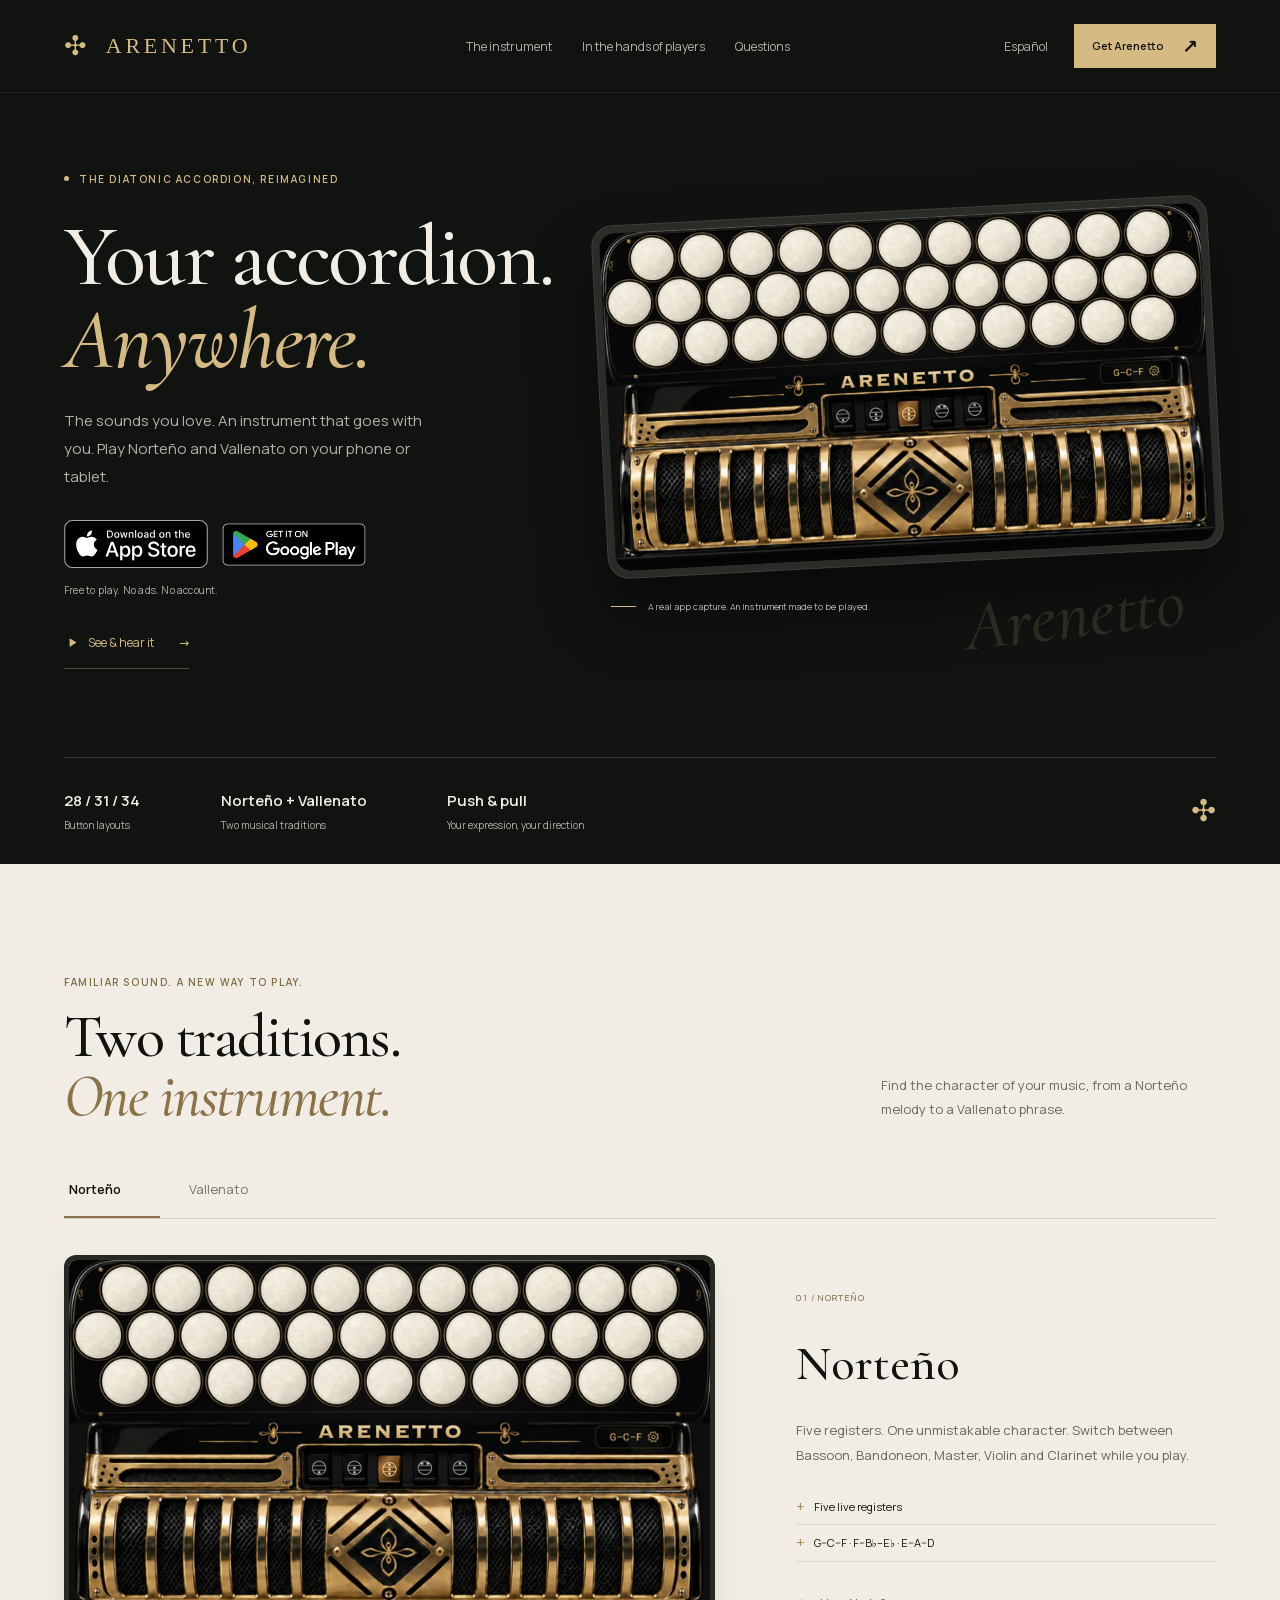
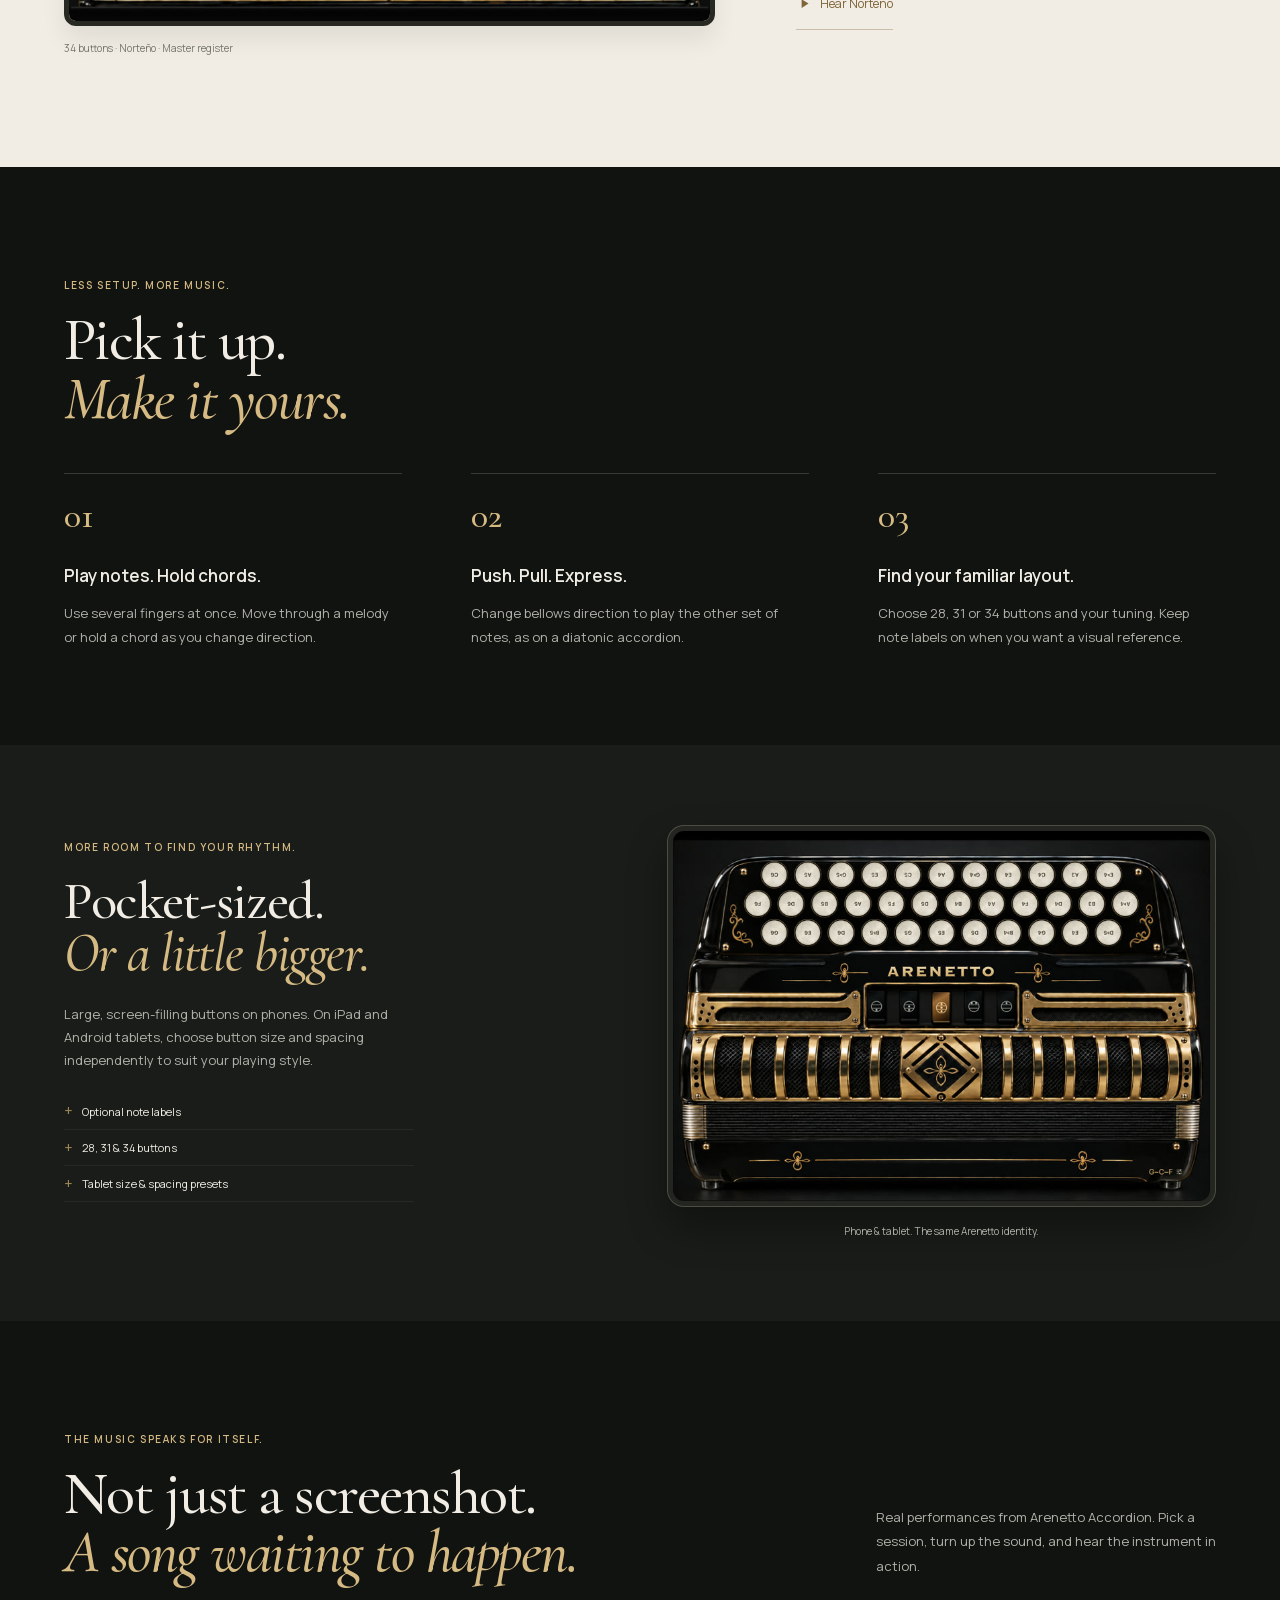
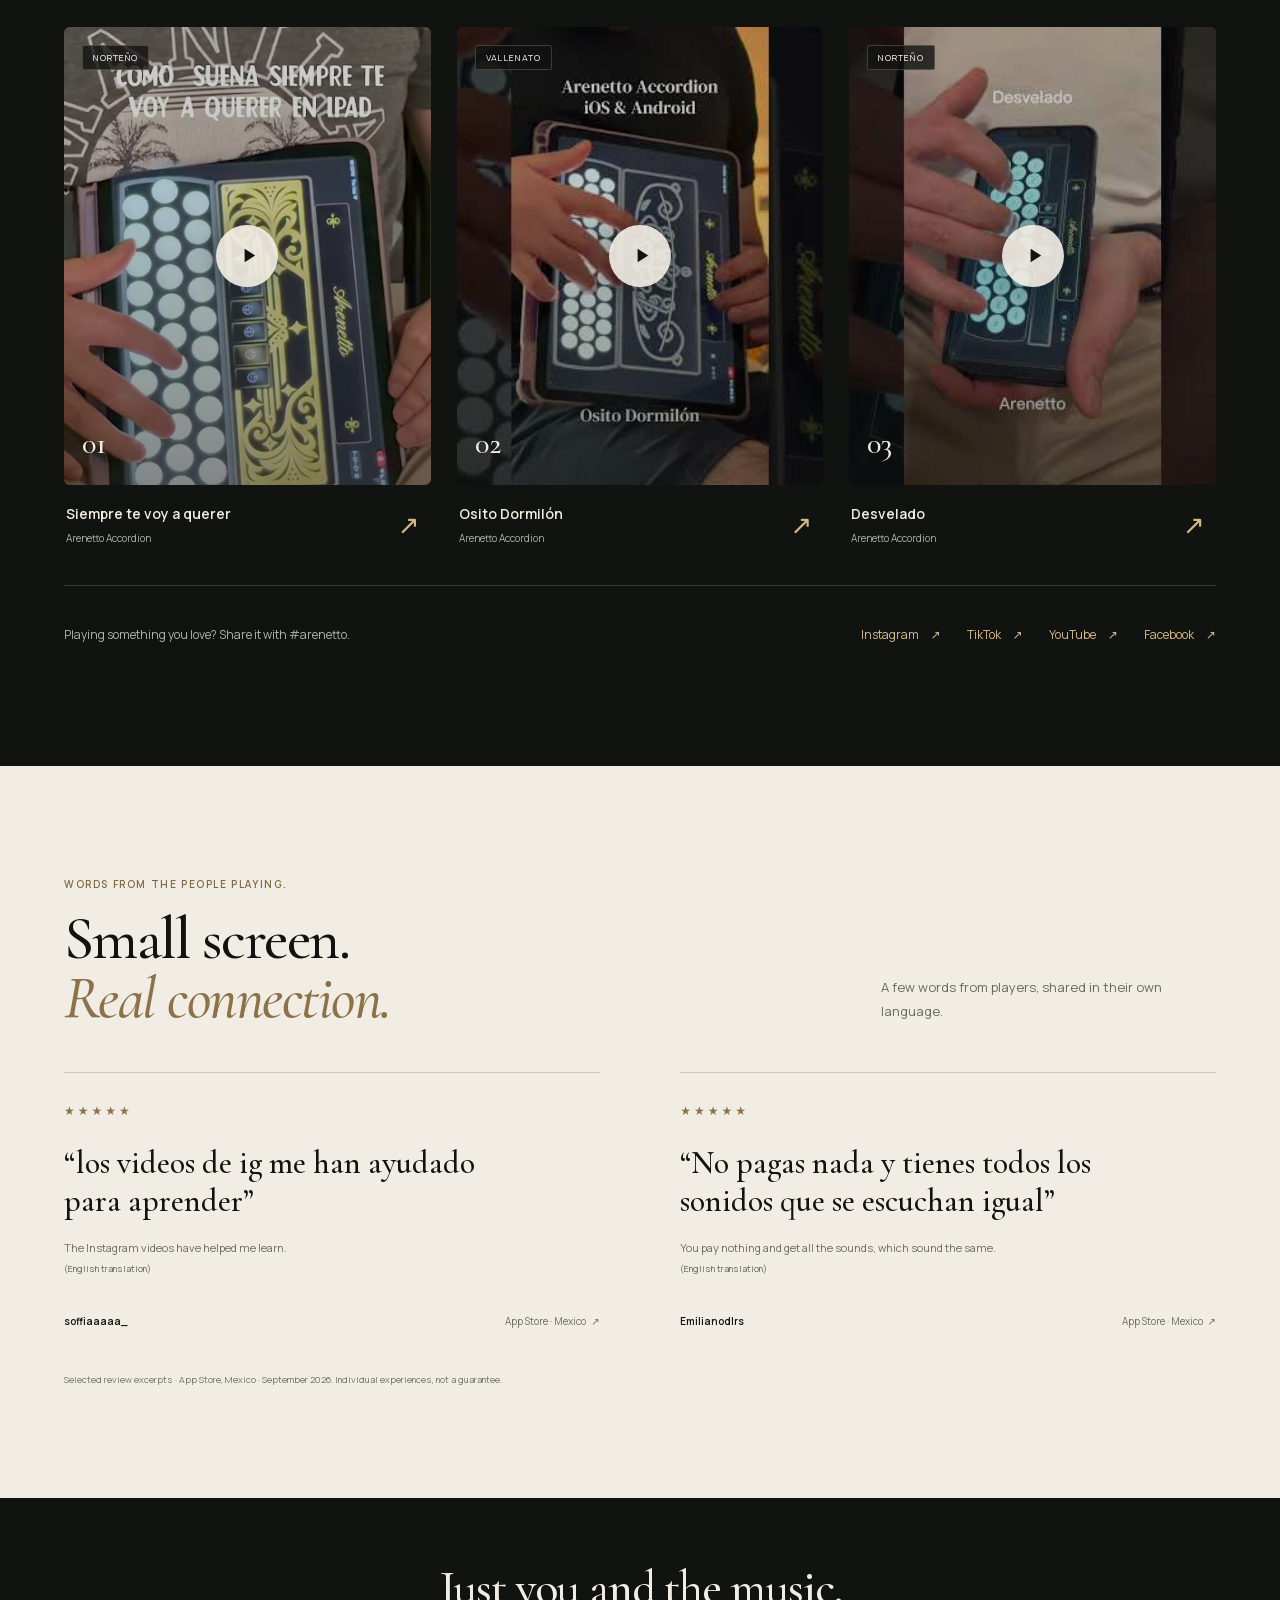
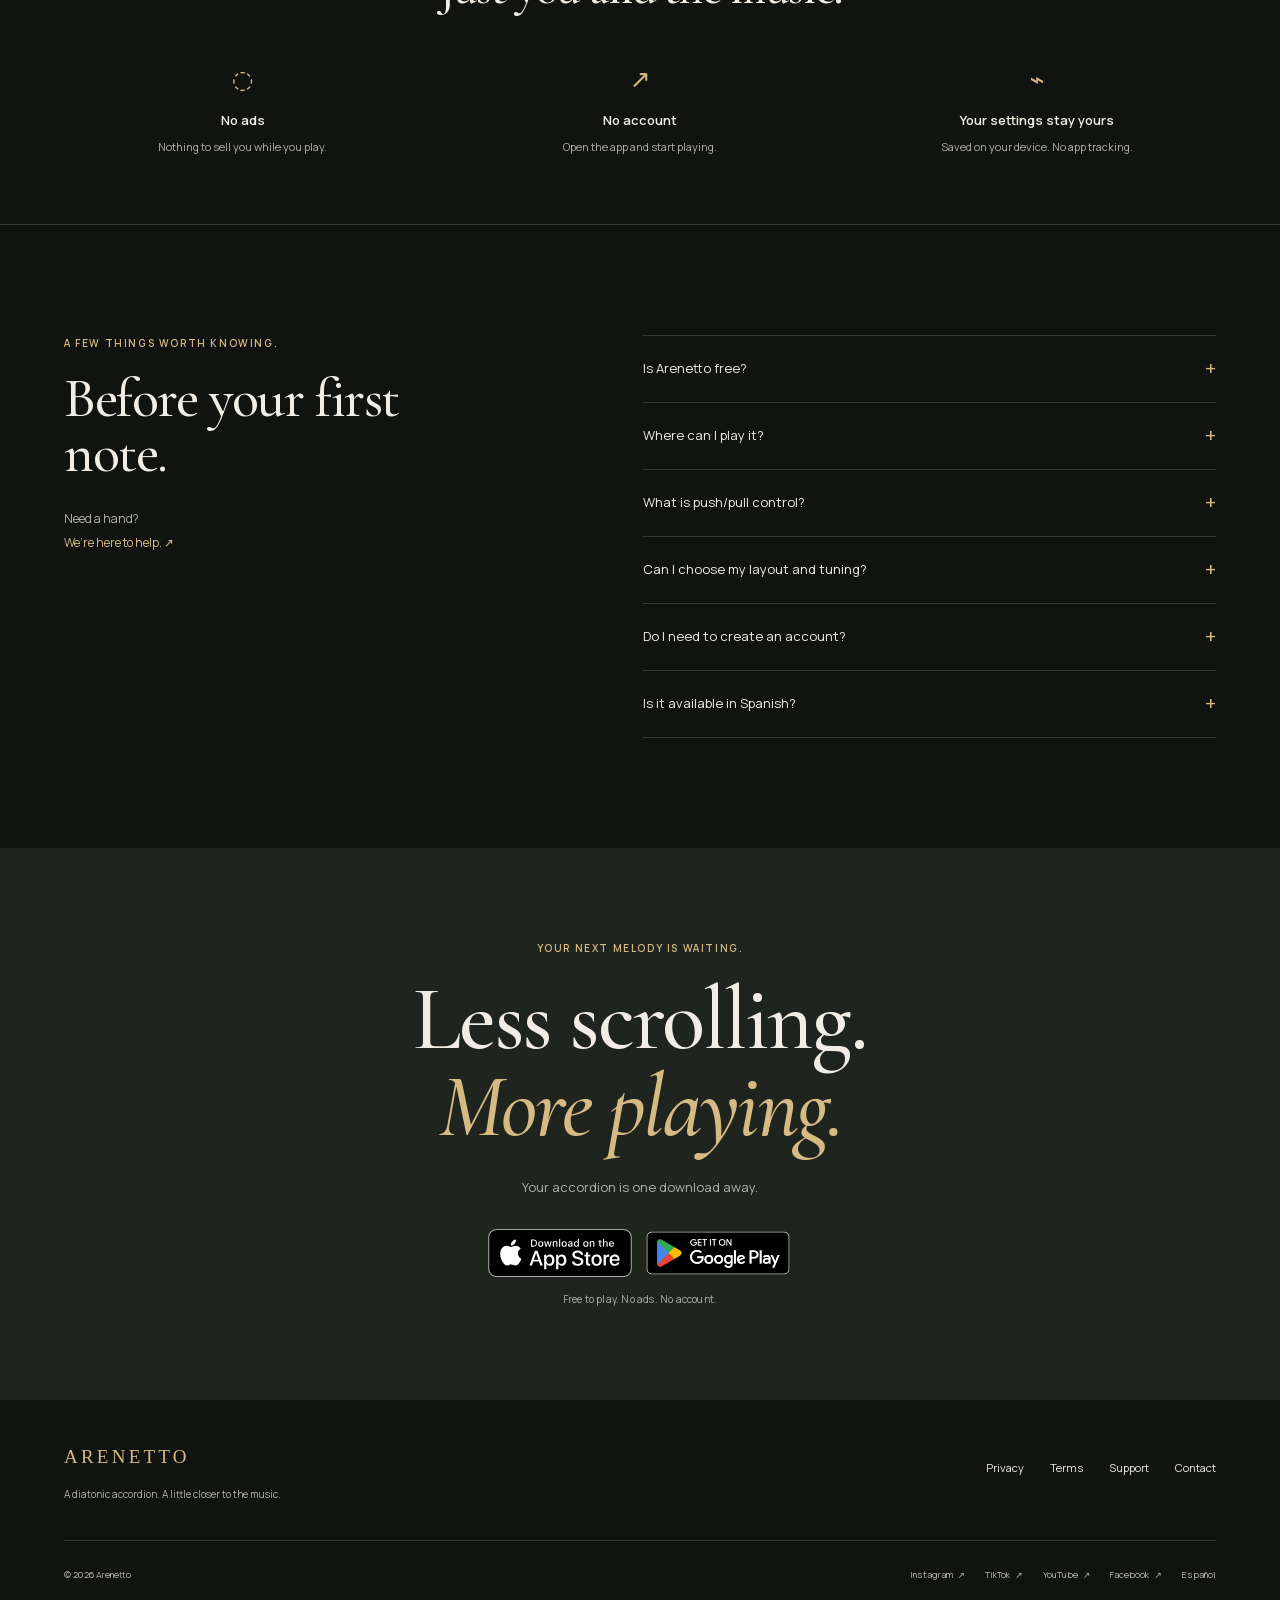
==== commit e245f3bb: "Rebuild Arenetto site as a premium bilingual instrument showcase Replace the old presentation with a" ====
--- a/index.html
+++ b/index.html
@@ -1,279 +1,15 @@
 <!doctype html>
 <html lang="en">
-  <head>
-    <meta charset="utf-8">
-    <meta name="viewport" content="width=device-width, initial-scale=1, viewport-fit=cover">
-    <meta name="referrer" content="strict-origin-when-cross-origin">
-    <title>Arenetto | Diatonic Accordion for iPhone, iPad &amp; Android</title>
-    <meta name="description" content="Play a diatonic button accordion on iPhone, iPad, and Android. Arenetto offers 31 or 34 buttons, multiple tunings, Norteño and Vallenato sounds, and five registers.">
-    <meta name="theme-color" content="#171713">
-    <meta property="og:type" content="website">
-    <meta property="og:site_name" content="Arenetto">
-    <meta property="og:title" content="Arenetto | Diatonic Accordion for iPhone, iPad &amp; Android">
-    <meta property="og:description" content="Arenetto brings direct multitouch, push-and-pull control, and five accordion registers to iPhone, iPad, and Android.">
-    <meta property="og:url" content="https://arenetto.app/">
-    <meta property="og:image" content="https://arenetto.app/assets/images/instrument-34.jpg">
-    <meta property="og:image:alt" content="Arenetto digital diatonic accordion with 34 buttons and the Master register selected">
-    <meta property="og:image:type" content="image/jpeg">
-    <meta property="og:image:width" content="1920">
-    <meta property="og:image:height" content="1080">
-    <meta name="twitter:card" content="summary_large_image">
-    <meta name="twitter:title" content="Arenetto | Diatonic Accordion for iPhone, iPad &amp; Android">
-    <meta name="twitter:description" content="Arenetto brings direct multitouch, push-and-pull control, and five accordion registers to iPhone, iPad, and Android.">
-    <meta name="twitter:image" content="https://arenetto.app/assets/images/instrument-34.jpg">
-    <meta name="twitter:image:alt" content="Arenetto digital diatonic accordion with 34 buttons and the Master register selected">
-    <meta name="apple-itunes-app" content="app-id=6791795300">
-    <link rel="canonical" href="https://arenetto.app/">
-    <link rel="alternate" hreflang="en" href="https://arenetto.app/">
-    <link rel="alternate" hreflang="es" href="https://arenetto.app/es/">
-    <link rel="alternate" hreflang="x-default" href="https://arenetto.app/">
-    <link rel="icon" href="assets/images/app-icon.png" type="image/png">
-    <link rel="stylesheet" href="assets/site.css?v=20260922-2">
-    <script src="assets/homepage.js?v=20260922-2" defer></script>
-    <script type="application/ld+json">
-      {
-        "@context": "https://schema.org",
-        "@graph": [
-          {
-            "@type": "Organization",
-            "@id": "https://arenetto.app/#organization",
-            "name": "Arenetto",
-            "url": "https://arenetto.app/",
-            "logo": "https://arenetto.app/assets/images/app-icon.png"
-          },
-          {
-            "@type": "SoftwareApplication",
-            "@id": "https://arenetto.app/#application",
-            "name": "Arenetto",
-            "applicationCategory": "MusicApplication",
-            "operatingSystem": ["iOS", "iPadOS", "Android"],
-            "description": "Arenetto is a diatonic button accordion for iPhone, iPad, and Android, with 31 or 34 buttons, multiple tunings, Norteño and Vallenato sounds, and five registers.",
-            "url": "https://arenetto.app/",
-            "image": "https://arenetto.app/assets/images/instrument-34.jpg",
-            "screenshot": [
-              "https://arenetto.app/assets/images/settings.jpg",
-              "https://arenetto.app/assets/images/tunings.jpg"
-            ],
-            "downloadUrl": [
-              "https://apps.apple.com/us/app/arenetto/id6791795300",
-              "https://play.google.com/store/apps/details?id=com.tomasarenas.arenetto"
-            ],
-            "offers": {
-              "@type": "Offer",
-              "price": "0",
-              "priceCurrency": "USD"
-            },
-            "publisher": {"@id": "https://arenetto.app/#organization"}
-          }
-        ]
-      }
-    </script>
-  </head>
-  <body>
-    <a class="skip-link" href="#main-content">Skip to content</a>
-
-    <header class="site-header">
-      <a class="brand" href="./" aria-label="Arenetto home">
-        <img src="assets/images/app-icon.png" width="38" height="38" alt="">
-        <span>ARENETTO</span>
-      </a>
-      <nav class="site-nav" aria-label="Primary navigation">
-        <ul>
-          <li><a href="#play">How it plays</a></li>
-          <li><a href="#setup">Tunings</a></li>
-          <li><a class="nav-download" href="download/">Download</a></li>
-        </ul>
-      </nav>
-    </header>
-
-    <main id="main-content">
-      <section class="hero" aria-labelledby="hero-title">
-        <div class="hero-copy">
-          <h1 id="hero-title">A diatonic accordion in your hands.</h1>
-          <p class="lead">Arenetto brings a diatonic button accordion to iPhone, iPad, and Android. Play chords and runs, switch bellows direction, and choose a sound.</p>
-          <div class="hero-actions">
-            <a class="button button-primary" href="download/">Download Arenetto</a>
-            <a class="button button-secondary" href="#hero-demo">Hear the demo</a>
-          </div>
-          <p class="hero-note">Free on the App Store and Google Play. No ads or account required.</p>
-        </div>
-
-        <figure class="hero-instrument hero-demo" id="hero-demo">
-          <video class="hero-demo-video" width="2532" height="1170" autoplay loop muted playsinline preload="metadata" poster="assets/images/instrument-34.jpg" aria-label="Arenetto app demo showing rapid playing across the accordion buttons">
-            <source src="assets/videos/arenetto-demo.mp4" type="video/mp4">
-          </video>
-          <button class="video-sound-toggle" type="button" data-video-sound-toggle aria-pressed="false" aria-label="Turn demo sound on">
-            <span class="video-sound-icon" aria-hidden="true">♪</span>
-            <span data-sound-label>Turn sound on</span>
-          </button>
-          <figcaption>
-            <span>Live app capture in the 34-button G–C–F layout, Master register.</span>
-          </figcaption>
-        </figure>
-      </section>
-
-      <section class="play-section" id="play" aria-labelledby="play-title">
-        <div class="section-intro">
-          <h2 id="play-title">Hold a chord. Move into a run.</h2>
-          <p>Arenetto responds to direct multitouch. Change bellows direction or register while your fingers stay on the buttons.</p>
-        </div>
-
-        <div class="feature-demo-block">
-          <div class="feature-demos" aria-label="Interactive Arenetto feature demos">
-            <article class="feature-demo" data-feature-demo="chord">
-              <div class="feature-demo-heading">
-                <h3>Hold a chord</h3>
-              </div>
-              <div class="feature-demo-visual demo-chord" role="img" aria-label="Several accordion buttons glow together to show a chord">
-                <div class="demo-button-grid" aria-hidden="true">
-                  <span class="demo-button"></span><span class="demo-button"></span><span class="demo-button"></span><span class="demo-button"></span><span class="demo-button"></span><span class="demo-button"></span>
-                  <span class="demo-button"></span><span class="demo-button"></span><span class="demo-button demo-button-active"></span><span class="demo-button demo-button-active"></span><span class="demo-button"></span><span class="demo-button"></span>
-                  <span class="demo-button"></span><span class="demo-button"></span><span class="demo-button"></span><span class="demo-button"></span><span class="demo-button"></span><span class="demo-button"></span>
-                </div>
-              </div>
-              <div class="feature-demo-copy">
-                <p>Press several buttons together, then move across the rows for a run.</p>
-                <button class="demo-replay" type="button" data-demo-replay>Play demo</button>
-              </div>
-            </article>
-
-            <article class="feature-demo" data-feature-demo="bellows">
-              <div class="feature-demo-heading">
-                <h3>Switch between push and pull</h3>
-              </div>
-              <div class="feature-demo-visual demo-bellows" role="img" aria-label="The bellows direction changes from pull to push">
-                <div class="demo-bellows-labels"><span>Pull</span><span>Push</span></div>
-                <div class="demo-bellows-track" aria-hidden="true">
-                  <span></span><span></span><span></span><span></span><span></span><span></span><span></span>
-                </div>
-                <div class="demo-bellows-arrow" aria-hidden="true">← &nbsp; →</div>
-              </div>
-              <div class="feature-demo-copy">
-                <p>Choose a bellows direction while your fingers stay on the buttons.</p>
-                <button class="demo-replay" type="button" data-demo-replay>Play demo</button>
-              </div>
-            </article>
-
-            <article class="feature-demo" data-feature-demo="register">
-              <div class="feature-demo-heading">
-                <h3>Change registers</h3>
-              </div>
-              <div class="feature-demo-visual demo-register" role="img" aria-label="The selected accordion register moves across the register selector">
-                <div class="demo-register-strip" aria-hidden="true">
-                  <span class="demo-register-dot"></span><span class="demo-register-dot"></span><span class="demo-register-dot"></span><span class="demo-register-dot"></span><span class="demo-register-dot"></span>
-                </div>
-                <div class="demo-register-name"><span>Register</span><strong>Master</strong></div>
-              </div>
-              <div class="feature-demo-copy">
-                <p>Choose Bassoon, Bandoneon, Master, Violin, or Clarinet from the main screen.</p>
-                <button class="demo-replay" type="button" data-demo-replay>Play demo</button>
-              </div>
-            </article>
-          </div>
-        </div>
-      </section>
-
-      <section class="setup-section" id="setup" aria-labelledby="setup-title">
-        <div class="section-intro section-intro-wide">
-          <div>
-            <h2 id="setup-title">Choose your tuning.</h2>
-          </div>
-          <p>Use G–C–F, F–B♭–E♭, or E–A–D. Choose 31 or 34 buttons, adjust their size, and show note names when you need them.</p>
-        </div>
-
-        <div class="tuning-demo" data-tuning-demo>
-          <div class="tuning-demo-copy">
-            <h3 data-tuning-title>G–C–F</h3>
-            <p data-tuning-description>Norteño tuning for a familiar, bright starting point.</p>
-            <div class="tuning-options" role="tablist" aria-label="Choose a tuning">
-              <button class="tuning-option is-selected" type="button" role="tab" aria-selected="true" aria-controls="tuning-preview" data-tuning-option data-tuning="gcf" data-title="G–C–F" data-description="Norteño tuning for a familiar, bright starting point." data-family="Norteño" data-notes="G|C|F">
-                <span>G–C–F</span><small>Norteño</small>
-              </button>
-              <button class="tuning-option" type="button" role="tab" aria-selected="false" aria-controls="tuning-preview" data-tuning-option data-tuning="f-bb-eb" data-title="F–B♭–E♭" data-description="A lower set of voices for a rounder, deeper response." data-family="Norteño" data-notes="F|B♭|E♭">
-                <span>F–B♭–E♭</span><small>Norteño</small>
-              </button>
-              <button class="tuning-option" type="button" role="tab" aria-selected="false" aria-controls="tuning-preview" data-tuning-option data-tuning="ead" data-title="E–A–D" data-description="A higher setup for a clear, nimble feel under the fingers." data-family="Norteño" data-notes="E|A|D">
-                <span>E–A–D</span><small>Norteño</small>
-              </button>
-            </div>
-            <p class="tuning-demo-status" data-tuning-status role="status" aria-live="polite">G–C–F selected. The note preview updates with your choice.</p>
-          </div>
-          <div class="tuning-preview" id="tuning-preview" data-tuning-preview data-tuning="gcf" role="region" aria-label="Arenetto tuning preview showing G–C–F">
-            <div class="preview-header"><span>ARENETTO</span><strong data-preview-tuning>G–C–F</strong></div>
-            <div class="preview-registers" aria-hidden="true"><span></span><span></span><span class="is-selected"></span><span></span><span></span></div>
-            <div class="preview-note-strip" aria-live="polite"><span data-preview-note>G</span><span data-preview-note>C</span><span data-preview-note>F</span></div>
-            <div class="preview-button-board" aria-hidden="true">
-              <div class="preview-row preview-row-short"><span></span><span></span><span></span><span></span><span></span><span></span><span></span><span></span><span></span><span></span></div>
-              <div class="preview-row"><span></span><span></span><span></span><span></span><span></span><span></span><span></span><span></span><span></span><span></span><span></span></div>
-              <div class="preview-row preview-row-short"><span></span><span></span><span></span><span></span><span></span><span></span><span></span><span></span><span></span><span></span></div>
-            </div>
-            <div class="preview-footer"><span data-preview-family>Norteño</span><span>31 or 34 buttons</span></div>
-          </div>
-        </div>
-
-        <div class="setup-gallery">
-          <figure class="image-card image-card-main">
-            <img src="assets/images/settings.jpg" width="1920" height="1080" alt="Arenetto settings showing tuning, button count, button size, and note names" loading="lazy" decoding="async">
-            <figcaption>Tuning, layout, button size, and note names</figcaption>
-          </figure>
-          <figure class="image-card image-card-secondary">
-            <img src="assets/images/tunings.jpg" width="1920" height="1080" alt="Arenetto tuning choices: G–C–F, F–B-flat–E-flat, and E–A–D" loading="lazy" decoding="async">
-            <figcaption>Available tunings: G–C–F, F–B♭–E♭, and E–A–D.</figcaption>
-          </figure>
-        </div>
-      </section>
-
-      <section class="music-section" aria-labelledby="music-title">
-        <div class="music-panel">
-          <div>
-            <h2 id="music-title">Norteño and Vallenato sounds.</h2>
-            <p>Choose Norteño or Vallenato, then switch among Bassoon, Bandoneon, Master, Violin, and Clarinet registers. Vallenato also includes Brillante and Armonizado sounds.</p>
-          </div>
-          <figure class="music-image">
-            <img src="assets/images/instrument-31.jpg" width="1920" height="1080" alt="Arenetto's three-row accordion interface with 31 pearl buttons and the Master register selected" loading="lazy" decoding="async">
-            <figcaption>31-button layout with the Master register in G–C–F tuning.</figcaption>
-          </figure>
-        </div>
-      </section>
-
-      <section class="privacy-strip" aria-labelledby="privacy-title">
-        <div>
-          <h2 id="privacy-title">Your settings stay on your device.</h2>
-        </div>
-        <div>
-          <p>Arenetto does not record what you play or collect personal information. The app has no ads or tracking.</p>
-          <a class="text-link" href="privacy/">Read the privacy policy</a>
-        </div>
-      </section>
-
-      <section class="download-cta" id="download" aria-labelledby="download-title">
-        <h2 id="download-title">Choose your platform.</h2>
-        <p>Arenetto is free to download from the App Store and Google Play.</p>
-        <div class="download-cta-actions" aria-label="Download options">
-          <a class="app-store-link" href="https://apps.apple.com/us/app/arenetto/id6791795300" aria-label="Download Arenetto from the App Store">
-            <img class="app-store-badge" src="assets/images/app-store-badge.svg" width="180" height="60" alt="Download on the App Store">
-          </a>
-          <a class="store-badge-link" href="https://play.google.com/store/apps/details?id=com.tomasarenas.arenetto" aria-label="Get Arenetto on Google Play">
-            <img class="google-play-badge" src="assets/images/google-play-badge.png" width="646" height="250" alt="Get it on Google Play">
-          </a>
-        </div>
-      </section>
-    </main>
-
-    <footer class="site-footer">
-      <div>
-        <a class="footer-brand" href="./">Arenetto</a>
-        <p>Digital diatonic accordion for iPhone, iPad, and Android.</p>
-      </div>
-      <nav aria-label="Footer navigation">
-        <a href="privacy/">Privacy</a>
-        <a href="terms/">Terms</a>
-        <a href="support/">Support</a>
-        <a href="mailto:support@arenetto.app">Contact</a>
-        <a href="es/" lang="es">Español</a>
-      </nav>
-      <p class="copyright">© 2026 Arenetto</p>
-      <p class="legal-note">Apple, the Apple logo, iPhone, iPad, and App Store are trademarks of Apple Inc., registered in the U.S. and other countries and regions.</p>
-    </footer>
-  </body>
+<head><meta charset="utf-8"><meta name="viewport" content="width=device-width, initial-scale=1"><meta name="theme-color" content="#111311"><title>Arenetto — Your accordion. Anywhere.</title><meta name="description" content="Play Norteño and Vallenato on your phone or tablet. A premium diatonic accordion with 28, 31 or 34 buttons, tunings and push/pull control. Free. No ads."><meta name="apple-itunes-app" content="app-id=6791795300"><link rel="canonical" href="https://arenetto.app/"><link rel="alternate" hreflang="en" href="https://arenetto.app/"><link rel="alternate" hreflang="es" href="https://arenetto.app/es/"><link rel="alternate" hreflang="x-default" href="https://arenetto.app/"><meta property="og:type" content="website"><meta property="og:title" content="Arenetto — Your accordion. Anywhere."><meta property="og:description" content="Play Norteño and Vallenato on your phone or tablet. A premium diatonic accordion with 28, 31 or 34 buttons, tunings and push/pull control. Free. No ads."><meta property="og:url" content="https://arenetto.app/"><meta property="og:image" content="https://arenetto.app/assets/images/phone-norteno.jpg"><meta name="twitter:card" content="summary_large_image"><meta name="twitter:title" content="Arenetto — Your accordion. Anywhere."><meta name="twitter:description" content="Play Norteño and Vallenato on your phone or tablet. A premium diatonic accordion with 28, 31 or 34 buttons, tunings and push/pull control. Free. No ads."><meta name="twitter:image" content="https://arenetto.app/assets/images/phone-norteno.jpg"><link rel="icon" href="/assets/images/app-icon.png"><link rel="preload" href="/assets/fonts/cormorant-regular.woff2" as="font" type="font/woff2" crossorigin><link rel="stylesheet" href="/assets/arenetto.css"><script type="application/ld+json">{"@context":"https://schema.org","@graph":[{"@type":"Organization","@id":"https://arenetto.app/#organization","name":"Arenetto","url":"https://arenetto.app/","logo":"https://arenetto.app/assets/images/app-icon.png","sameAs":["https://www.instagram.com/arenetto.accordion/","https://www.tiktok.com/@arenetto.accordion","https://www.youtube.com/@arenettoapp","https://www.facebook.com/p/Arenetto-Accordion-61591586806487/"]},{"@type":"SoftwareApplication","name":"Arenetto","applicationCategory":"MusicApplication","operatingSystem":"iOS, iPadOS, Android","url":"https://arenetto.app/","downloadUrl":["https://apps.apple.com/us/app/arenetto/id6791795300","https://play.google.com/store/apps/details?id=com.tomasarenas.arenetto"],"image":"https://arenetto.app/assets/images/phone-norteno.jpg","offers":{"@type":"Offer","price":"0","priceCurrency":"USD"},"publisher":{"@id":"https://arenetto.app/#organization"}}]}</script></head>
+<body><a class="skip-link" href="#main-content">Skip to content</a><header class="site-header"><div class="container header-inner"><a class="wordmark" href="/" aria-label="Arenetto"><span class="brand-symbol" aria-hidden="true">✣</span> ARENETTO</a><nav class="main-nav" aria-label="Main navigation"><a href="#instrument">The instrument</a><a href="#sessions">In the hands of players</a><a href="#questions">Questions</a></nav><div class="header-actions"><a class="language-link" href="/es/" lang="es">Español</a><a class="button button-small" href="#download">Get Arenetto <span aria-hidden="true">↗</span></a></div></div></header><main id="main-content">
+  <section class="hero"><div class="container hero-grid"><div class="hero-copy"><p class="eyebrow"><span class="live-dot" aria-hidden="true"></span>THE DIATONIC ACCORDION, REIMAGINED</p><h1>Your accordion.<br><em>Anywhere.</em></h1><p class="hero-intro">The sounds you love. An instrument that goes with you. Play Norteño and Vallenato on your phone or tablet.</p><div class="store-badges"><a data-store="ios" href="https://apps.apple.com/us/app/arenetto/id6791795300" aria-label="Download Arenetto on the App Store"><img src="/assets/images/app-store-badge.svg"  alt="Download Arenetto on the App Store" width="120" height="40" ></a><a data-store="android" href="https://play.google.com/store/apps/details?id=com.tomasarenas.arenetto" aria-label="Get Arenetto on Google Play"><img src="/assets/images/google-play-badge.png"  alt="Get Arenetto on Google Play" width="646" height="250" ></a></div><p class="hero-trust">Free to play. No ads. No account.</p><a class="text-button hero-demo" href="https://www.youtube.com/watch?v=k02WsCjudA4" target="_blank" rel="noopener noreferrer" data-video="k02WsCjudA4" data-video-title="See &amp; hear it"><svg viewBox="0 0 24 24" aria-hidden="true"><path d="m9 5 11 7-11 7Z"/></svg> See &amp; hear it <span aria-hidden="true">→</span></a></div><figure class="hero-instrument"><div class="instrument-frame"><img src="/assets/images/phone-norteno.jpg" srcset="/assets/images/phone-norteno-800.jpg 800w, /assets/images/phone-norteno.jpg 1600w" sizes="(max-width: 850px) calc(100vw - 48px), 52vw" alt="The Arenetto accordion with pearl buttons, gold grille and five Norteño registers" width="1600" height="900" fetchpriority="high"></div><figcaption><span class="caption-line"></span>A real app capture. An instrument made to be played.</figcaption><span class="hero-script" aria-hidden="true">Arenetto</span></figure></div><div class="container hero-facts"><div><strong>28 / 31 / 34</strong><span>Button layouts</span></div><div><strong>Norteño + Vallenato</strong><span>Two musical traditions</span></div><div><strong>Push &amp; pull</strong><span>Your expression, your direction</span></div><span class="landscape-mark" aria-hidden="true">✣</span></div></section>
+  <section class="instrument-section section" id="instrument"><div class="container"><div class="section-heading"><div><p class="eyebrow">FAMILIAR SOUND. A NEW WAY TO PLAY.</p><h2>Two traditions.<br><em>One instrument.</em></h2></div><p>Find the character of your music, from a Norteño melody to a Vallenato phrase.</p></div><div class="family-tabs" role="group" aria-label="Choose a sound family" hidden><button id="tab-norteno" class="family-tab" aria-pressed="true" aria-controls="family-norteno" data-family="norteno">Norteño</button><button id="tab-vallenato" class="family-tab" aria-pressed="false" aria-controls="family-vallenato" data-family="vallenato">Vallenato</button></div><section class="family-panel" id="family-norteno" aria-labelledby="heading-norteno"><div class="family-visual"><figure><img src="/assets/images/phone-norteno.jpg" srcset="/assets/images/phone-norteno-800.jpg 800w, /assets/images/phone-norteno.jpg 1600w" sizes="(max-width: 850px) calc(100vw - 48px), 52vw" alt="Arenetto Norteño instrument with five rocker registers" width="1600" height="900" loading="lazy"><figcaption>34 buttons · Norteño · Master register</figcaption></figure></div><div class="family-copy"><span class="section-number">01 / Norteño</span><h3 id="heading-norteno">Norteño</h3><p>Five registers. One unmistakable character. Switch between Bassoon, Bandoneon, Master, Violin and Clarinet while you play.</p><ul class="feature-list"><li>Five live registers</li><li>G–C–F · F–B♭–E♭ · E–A–D</li></ul><a class="text-button" href="https://www.youtube.com/watch?v=k02WsCjudA4" target="_blank" rel="noopener noreferrer" data-video="k02WsCjudA4" data-video-title="Hear Norteño"><svg viewBox="0 0 24 24" aria-hidden="true"><path d="m9 5 11 7-11 7Z"/></svg> Hear Norteño</a></div></section><section class="family-panel" id="family-vallenato" aria-labelledby="heading-vallenato"><div class="family-visual"><figure><img src="/assets/images/phone-vallenato.jpg" srcset="/assets/images/phone-vallenato-800.jpg 800w, /assets/images/phone-vallenato.jpg 1600w" sizes="(max-width: 850px) calc(100vw - 48px), 52vw" alt="Arenetto Vallenato instrument with its uninterrupted central cabinet" width="1600" height="900" loading="lazy"><figcaption>31 buttons · Vallenato</figcaption></figure></div><div class="family-copy"><span class="section-number">02 / Vallenato</span><h3 id="heading-vallenato">Vallenato</h3><p>Brillante or Armonizado. Choose your sound and let the melody lead, with a clean cabinet designed for Vallenato.</p><ul class="feature-list"><li>Brillante + Armonizado</li><li>A–D–G · G–C–F · and more</li></ul><a class="text-button" href="https://www.youtube.com/watch?v=i9teGjhY3Ak" target="_blank" rel="noopener noreferrer" data-video="i9teGjhY3Ak" data-video-title="Hear Vallenato"><svg viewBox="0 0 24 24" aria-hidden="true"><path d="m9 5 11 7-11 7Z"/></svg> Hear Vallenato</a></div></section></div></section>
+  <section class="playing-section section"><div class="container"><div class="section-heading"><div><p class="eyebrow">LESS SETUP. MORE MUSIC.</p><h2>Pick it up.<br><em>Make it yours.</em></h2></div></div><div class="playing-grid"><article><span class="step-number">01</span><h3>Play notes. Hold chords.</h3><p>Use several fingers at once. Move through a melody or hold a chord as you change direction.</p></article><article><span class="step-number">02</span><h3>Push. Pull. Express.</h3><p>Change bellows direction to play the other set of notes, as on a diatonic accordion.</p></article><article><span class="step-number">03</span><h3>Find your familiar layout.</h3><p>Choose 28, 31 or 34 buttons and your tuning. Keep note labels on when you want a visual reference.</p></article></div></div></section>
+  <section class="tablet-section section"><div class="container tablet-grid"><div class="tablet-copy"><p class="eyebrow">MORE ROOM TO FIND YOUR RHYTHM.</p><h2>Pocket-sized.<br><em>Or a little bigger.</em></h2><p>Large, screen-filling buttons on phones. On iPad and Android tablets, choose button size and spacing independently to suit your playing style.</p><ul class="feature-list"><li>Optional note labels</li><li>28, 31 &amp; 34 buttons</li><li>Tablet size &amp; spacing presets</li></ul></div><figure class="tablet-visual"><img src="/assets/images/tablet-norteno.jpg" srcset="/assets/images/tablet-norteno-800.jpg 800w, /assets/images/tablet-norteno.jpg 1400w" sizes="(max-width: 850px) calc(100vw - 48px), 52vw" alt="Arenetto on iPad, with a larger keyboard surface and the full black-and-gold cabinet" width="1400" height="965" loading="lazy"><figcaption>Phone &amp; tablet. The same Arenetto identity.</figcaption></figure></div></section>
+  <section class="sessions-section section" id="sessions"><div class="container"><div class="section-heading"><div><p class="eyebrow">THE MUSIC SPEAKS FOR ITSELF.</p><h2>Not just a screenshot.<br><em>A song waiting to happen.</em></h2></div><p>Real performances from Arenetto Accordion. Pick a session, turn up the sound, and hear the instrument in action.</p></div><div class="sessions-grid"><article class="session-card"><a class="session-poster" href="https://www.youtube.com/shorts/k02WsCjudA4" target="_blank" rel="noopener noreferrer" data-video="k02WsCjudA4" data-video-title="Siempre te voy a querer" aria-label="Watch Siempre te voy a querer"><img src="/assets/images/session-norteno.jpg"  alt="Siempre te voy a querer — Arenetto Accordion" width="405" height="720" loading="lazy"><span class="session-tag">Norteño</span><span class="play-circle"><svg viewBox="0 0 24 24" aria-hidden="true"><path d="m9 5 11 7-11 7Z"/></svg></span><span class="session-index">01</span></a><div class="session-caption"><div><h3>Siempre te voy a querer</h3><p>Arenetto Accordion</p></div><a href="https://www.youtube.com/shorts/k02WsCjudA4" target="_blank" rel="noopener noreferrer" aria-label="Watch on YouTube: Siempre te voy a querer"><span aria-hidden="true">↗</span></a></div></article><article class="session-card"><a class="session-poster" href="https://www.youtube.com/shorts/i9teGjhY3Ak" target="_blank" rel="noopener noreferrer" data-video="i9teGjhY3Ak" data-video-title="Osito Dormilón" aria-label="Watch Osito Dormilón"><img src="/assets/images/session-vallenato.jpg"  alt="Osito Dormilón — Arenetto Accordion" width="480" height="360" loading="lazy"><span class="session-tag">Vallenato</span><span class="play-circle"><svg viewBox="0 0 24 24" aria-hidden="true"><path d="m9 5 11 7-11 7Z"/></svg></span><span class="session-index">02</span></a><div class="session-caption"><div><h3>Osito Dormilón</h3><p>Arenetto Accordion</p></div><a href="https://www.youtube.com/shorts/i9teGjhY3Ak" target="_blank" rel="noopener noreferrer" aria-label="Watch on YouTube: Osito Dormilón"><span aria-hidden="true">↗</span></a></div></article><article class="session-card"><a class="session-poster" href="https://www.youtube.com/shorts/qBVwqO7cG_w" target="_blank" rel="noopener noreferrer" data-video="qBVwqO7cG_w" data-video-title="Desvelado" aria-label="Watch Desvelado"><img src="/assets/images/session-desvelado.jpg"  alt="Desvelado — Arenetto Accordion" width="480" height="360" loading="lazy"><span class="session-tag">Norteño</span><span class="play-circle"><svg viewBox="0 0 24 24" aria-hidden="true"><path d="m9 5 11 7-11 7Z"/></svg></span><span class="session-index">03</span></a><div class="session-caption"><div><h3>Desvelado</h3><p>Arenetto Accordion</p></div><a href="https://www.youtube.com/shorts/qBVwqO7cG_w" target="_blank" rel="noopener noreferrer" aria-label="Watch on YouTube: Desvelado"><span aria-hidden="true">↗</span></a></div></article></div><div class="social-row"><p>Playing something you love? Share it with #arenetto.</p><div aria-label="Follow the music"><a href="https://www.instagram.com/arenetto.accordion/" target="_blank" rel="noopener noreferrer">Instagram <span aria-hidden="true">↗</span></a><a href="https://www.tiktok.com/@arenetto.accordion" target="_blank" rel="noopener noreferrer">TikTok <span aria-hidden="true">↗</span></a><a href="https://www.youtube.com/@arenettoapp" target="_blank" rel="noopener noreferrer">YouTube <span aria-hidden="true">↗</span></a><a href="https://www.facebook.com/p/Arenetto-Accordion-61591586806487/" target="_blank" rel="noopener noreferrer">Facebook <span aria-hidden="true">↗</span></a></div></div></div></section>
+  <section class="reviews-section section"><div class="container"><div class="section-heading"><div><p class="eyebrow">WORDS FROM THE PEOPLE PLAYING.</p><h2>Small screen.<br><em>Real connection.</em></h2></div><p>A few words from players, shared in their own language.</p></div><div class="reviews-grid"><figure class="review"><span class="stars" role="img" aria-label="5 / 5">★★★★★</span><blockquote lang="es">“los videos de ig me han ayudado para aprender”</blockquote><p class="review-translation">The Instagram videos have helped me learn. <span>(English translation)</span></p><figcaption><strong>soffiaaaaa_</strong><a href="https://apps.apple.com/mx/app/arenetto/id6791795300?see-all=reviews" target="_blank" rel="noopener noreferrer" aria-label="Read the original review">App Store · Mexico <span aria-hidden="true">↗</span></a></figcaption></figure><figure class="review"><span class="stars" role="img" aria-label="5 / 5">★★★★★</span><blockquote lang="es">“No pagas nada y tienes todos los sonidos que se escuchan igual”</blockquote><p class="review-translation">You pay nothing and get all the sounds, which sound the same. <span>(English translation)</span></p><figcaption><strong>Emilianodlrs</strong><a href="https://apps.apple.com/mx/app/arenetto/id6791795300?see-all=reviews" target="_blank" rel="noopener noreferrer" aria-label="Read the original review">App Store · Mexico <span aria-hidden="true">↗</span></a></figcaption></figure></div><p class="review-disclaimer">Selected review excerpts · App Store, Mexico · September 2026. Individual experiences, not a guarantee.</p></div></section>
+  <section class="privacy-section"><div class="container"><h2>Just you and the music.</h2><div class="privacy-grid"><div><span class="privacy-icon" aria-hidden="true">◌</span><h3>No ads</h3><p>Nothing to sell you while you play.</p></div><div><span class="privacy-icon" aria-hidden="true">↗</span><h3>No account</h3><p>Open the app and start playing.</p></div><div><span class="privacy-icon" aria-hidden="true">⌁</span><h3>Your settings stay yours</h3><p>Saved on your device. No app tracking.</p></div></div></div></section>
+  <section class="faq-section section" id="questions"><div class="container faq-grid"><div><p class="eyebrow">A FEW THINGS WORTH KNOWING.</p><h2>Before your first note.</h2><p class="faq-help">Need a hand?<br><a href="/support/">We’re here to help. <span aria-hidden="true">↗</span></a></p></div><div class="faq-list"><details><summary>Is Arenetto free?<span aria-hidden="true">+</span></summary><p>Yes. Arenetto is free on the App Store and Google Play, with no ads, subscriptions or in-app purchases.</p></details><details><summary>Where can I play it?<span aria-hidden="true">+</span></summary><p>On iPhone and iPad, and on Android phones and tablets. The instrument is designed to be played in landscape. Check your store listing for current device compatibility.</p></details><details><summary>What is push/pull control?<span aria-hidden="true">+</span></summary><p>A diatonic accordion plays different notes depending on bellows direction. Arenetto lets you select push or pull while playing the buttons.</p></details><details><summary>Can I choose my layout and tuning?<span aria-hidden="true">+</span></summary><p>Yes. Choose 28, 31 or 34 buttons, select your sound family and tuning, and show note labels with sharps or flats if you prefer. Tablets also have button-size and spacing presets.</p></details><details><summary>Do I need to create an account?<span aria-hidden="true">+</span></summary><p>No. There is no sign-up. Instrument preferences are saved locally on your device.</p></details><details><summary>Is it available in Spanish?<span aria-hidden="true">+</span></summary><p>Yes. The app and this website are available in English and Spanish.</p></details></div></div></section>
+  <section class="download-section section" id="download"><div class="container"><p class="eyebrow">YOUR NEXT MELODY IS WAITING.</p><h2>Less scrolling.<br><em>More playing.</em></h2><p>Your accordion is one download away.</p><div class="store-badges"><a data-store="ios" href="https://apps.apple.com/us/app/arenetto/id6791795300" aria-label="Download Arenetto on the App Store"><img src="/assets/images/app-store-badge.svg"  alt="Download Arenetto on the App Store" width="120" height="40" ></a><a data-store="android" href="https://play.google.com/store/apps/details?id=com.tomasarenas.arenetto" aria-label="Get Arenetto on Google Play"><img src="/assets/images/google-play-badge.png"  alt="Get Arenetto on Google Play" width="646" height="250" ></a></div><p class="hero-trust">Free to play. No ads. No account.</p></div></section>
+  </main><footer class="site-footer"><div class="container footer-top"><div><a class="wordmark" href="/">ARENETTO</a><p>A diatonic accordion. A little closer to the music.</p></div><nav aria-label="Footer navigation"><a href="/privacy/">Privacy</a><a href="/terms/">Terms</a><a href="/support/">Support</a><a href="mailto:support@arenetto.app">Contact</a></nav></div><div class="container footer-bottom"><small>© 2026 Arenetto</small><div><a href="https://www.instagram.com/arenetto.accordion/" target="_blank" rel="noopener noreferrer">Instagram <span aria-hidden="true">↗</span></a><a href="https://www.tiktok.com/@arenetto.accordion" target="_blank" rel="noopener noreferrer">TikTok <span aria-hidden="true">↗</span></a><a href="https://www.youtube.com/@arenettoapp" target="_blank" rel="noopener noreferrer">YouTube <span aria-hidden="true">↗</span></a><a href="https://www.facebook.com/p/Arenetto-Accordion-61591586806487/" target="_blank" rel="noopener noreferrer">Facebook <span aria-hidden="true">↗</span></a><a href="/es/" lang="es">Español</a></div></div></footer><dialog class="video-dialog" aria-labelledby="video-title"><div class="dialog-header"><h2 id="video-title"></h2><button class="dialog-close" aria-label="Close video">×</button></div><div class="video-slot"></div><p class="video-notice">The video loads from YouTube only after you choose to watch. YouTube’s own privacy policy applies.</p><a class="video-fallback" target="_blank" rel="noopener noreferrer">Cannot load the player? Watch this session directly on YouTube. <span aria-hidden="true">↗</span></a></dialog><script src="/assets/arenetto.js" defer></script></body>
 </html>
--- a/assets/arenetto.css
+++ b/assets/arenetto.css
@@ -0,0 +1,203 @@
+@font-face{font-family:Cormorant;src:url('/assets/fonts/cormorant-regular.woff2') format('woff2');font-style:normal;font-weight:500;font-display:swap}
+@font-face{font-family:Cormorant;src:url('/assets/fonts/cormorant-italic.woff2') format('woff2');font-style:italic;font-weight:500;font-display:swap}
+@font-face{font-family:Manrope;src:url('/assets/fonts/manrope.woff2') format('woff2');font-weight:400 600;font-display:swap}
+@font-face{font-family:Manrope;src:url('/assets/fonts/manrope-latin-ext.woff2') format('woff2');font-weight:400 600;font-display:swap;unicode-range:U+0100-02BA,U+02BD-02C5,U+02C7-02CC,U+02CE-02D7,U+02DD-02FF,U+0304,U+0308,U+0329,U+1D00-1DBF,U+1E00-1E9F,U+1EF2-1EFF,U+2020,U+20A0-20AB,U+20AD-20C0,U+2113,U+2C60-2C7F,U+A720-A7FF}
+
+:root{--ink:#111311;--surface:#191c19;--paper:#f1ede4;--paper-muted:#e8e2d6;--gold:#d6ba83;--muted:#b0b2a8;--line:#363a33;--display:Cormorant,Georgia,serif;--body:Manrope,system-ui,sans-serif;--gutter:clamp(22px,5vw,84px);color-scheme:dark}
+*{box-sizing:border-box}
+html{scroll-behavior:smooth;scroll-padding-top:90px}
+body{margin:0;background:var(--ink);color:var(--paper);font:400 15px/1.75 var(--body);-webkit-font-smoothing:antialiased}
+button,input,select{font:inherit}
+button,a{-webkit-tap-highlight-color:transparent}
+a{color:inherit;text-decoration:none}
+button{color:inherit;cursor:pointer}
+button:disabled{cursor:default}
+img{display:block;max-width:100%;height:auto}
+svg{width:24px;height:24px;fill:currentColor;flex:none}
+figure,p,h1,h2,h3,blockquote{margin:0}
+h1,h2,h3{font-weight:500}
+ul{padding-left:22px}
+[hidden]{display:none!important}
+:focus-visible{outline:2px solid var(--gold);outline-offset:6px}
+::selection{background:var(--gold);color:var(--ink)}
+.container{max-width:1440px;width:calc(100% - var(--gutter)*2);margin-inline:auto}
+.section{padding-block:110px}
+.eyebrow{font-size:10px;line-height:1.6;letter-spacing:.16em;font-weight:600;color:var(--gold);text-transform:uppercase}
+h1,h2{font-family:var(--display);line-height:.97;letter-spacing:-.025em}
+h2{font-size:clamp(46px,4.7vw,74px)}
+h2 em,h1 em{font-weight:500;color:var(--gold)}
+.skip-link{position:fixed;top:8px;left:16px;z-index:100;padding:12px 20px;background:var(--paper);color:var(--ink);transform:translateY(-160%)}
+.skip-link:focus{transform:translateY(0)}
+.site-header{border-bottom:1px solid #ffffff0f;background:var(--ink);position:relative;z-index:10}
+.header-inner{min-height:92px;display:flex;align-items:center;justify-content:space-between;gap:32px}
+.wordmark{font-family:Georgia,serif;font-size:22px;letter-spacing:.17em;line-height:1;white-space:nowrap;color:var(--gold)}
+.brand-symbol{font-size:27px;vertical-align:-2px;margin-right:7px}
+.main-nav{display:flex;gap:30px;font-size:12px;color:var(--muted)}
+.main-nav a,.language-link,.site-footer a,.social-row a{transition:color .15s ease}
+.main-nav a:hover,.site-footer a:hover,.social-row a:hover{color:var(--gold)}
+.header-actions{display:flex;align-items:center;gap:26px}
+.language-link{font-size:12px;color:var(--muted)}
+.language-link:hover{color:var(--paper)}
+.button{display:inline-flex;align-items:center;justify-content:center;gap:20px;padding:16px 24px;background:var(--gold);color:var(--ink);font-size:13px;font-weight:600;border:1px solid transparent;transition:background .15s ease}
+.button:hover{background:#e4cfa5}
+.button-small{padding:10px 17px;min-height:44px;font-size:11px;gap:18px}
+.button span{font-size:19px;line-height:1}
+.hero{overflow:hidden;padding-top:78px;background:var(--ink)}
+.hero-grid{display:grid;grid-template-columns:1fr 1.35fr;align-items:center;gap:4%;min-height:450px}
+.hero-copy{position:relative;z-index:1;padding-bottom:26px}
+.hero h1{font-size:clamp(68px,6.65vw,104px);margin-top:29px;white-space:nowrap}
+.live-dot{display:inline-block;width:5px;height:5px;border-radius:50%;background:var(--gold);vertical-align:2px;margin-right:10px}
+.hero-intro{max-width:370px;color:var(--muted);margin-top:26px;font-size:15px;line-height:1.85}
+.store-badges{display:flex;align-items:center;gap:12px;margin-top:30px;flex-wrap:wrap}
+.store-badges a{display:block;border-radius:6px;transition:transform .15s ease;min-height:48px}
+.store-badges a:hover{transform:translateY(-2px)}
+.store-badges a[data-store='ios'] img{width:144px;height:48px}
+.store-badges a[data-store='android']{margin:-9px -8px}
+.store-badges a[data-store='android'] img{width:164px;height:63.5px;object-fit:contain}
+.hero-trust{font-size:10px;color:var(--muted);margin-top:14px;letter-spacing:.02em}
+.text-button{background:none;border:0;border-bottom:1px solid #d6ba8355;padding:0 0 8px;display:inline-flex;align-items:center;gap:9px;color:var(--gold);font-size:12px;min-height:44px;transition:border-color .15s ease}
+.text-button svg{width:15px;height:15px}
+.text-button:hover{border-color:var(--gold)}
+.hero-demo{margin-top:25px}
+.hero-demo>span{margin-left:16px}
+.hero-instrument{position:relative;padding-bottom:42px;align-self:center;min-width:0}
+.instrument-frame{border-radius:22px;padding:7px;background:#292c27;border:1px solid #666d5750;box-shadow:0 36px 65px #0007;transform:rotate(-3deg)}
+.instrument-frame img{width:100%;border-radius:16px}
+.hero-instrument figcaption{display:flex;align-items:center;gap:12px;font-size:9px;color:var(--muted);margin:35px 0 0 12px;position:relative;z-index:1}
+.caption-line{width:25px;height:1px;background:var(--gold);flex:none}
+.hero-script{position:absolute;right:5%;bottom:-21px;font-family:var(--display);font-size:72px;color:#d6ba8326;font-style:italic;transform:rotate(-7deg);pointer-events:none}
+.hero-facts{display:flex;align-items:center;gap:7%;border-top:1px solid var(--line);padding-block:27px;margin-top:62px}
+.hero-facts>div{display:flex;flex-direction:column}
+.hero-facts strong{font-size:15px;font-weight:600}
+.hero-facts span:not(.landscape-mark){font-size:10px;color:var(--muted);margin-top:3px}
+.landscape-mark{font-family:Georgia,serif;font-size:30px;color:var(--gold);margin-left:auto}
+.instrument-section{background:var(--paper);color:var(--ink);color-scheme:light}
+.instrument-section .eyebrow,.reviews-section .eyebrow{color:#806b42}
+.instrument-section h2 em,.reviews-section h2 em{color:#8b7249}
+.section-heading{display:flex;align-items:flex-end;justify-content:space-between;gap:8%;margin-bottom:45px}
+.section-heading h2{margin-top:18px}
+.section-heading>p{max-width:335px;color:var(--muted);font-size:13px;line-height:1.85;padding-bottom:4px}
+.instrument-section .section-heading>p,.reviews-section .section-heading>p{color:#686a60}
+.family-tabs{display:flex;gap:24px;border-bottom:1px solid #23251e24;margin-bottom:36px}
+.family-tab{border:0;border-bottom:2px solid transparent;background:none;color:#74756c;font-size:13px;min-height:48px;padding:8px 5px 15px;min-width:96px;text-align:left}
+.family-tab[aria-pressed='true']{border-bottom-color:#8b7249;color:var(--ink);font-weight:600}
+.family-tab:focus-visible{outline-color:#806b42}
+.family-panel{display:grid;grid-template-columns:1.55fr 1fr;align-items:center;gap:7%}
+.family-panel+.family-panel{margin-top:45px}
+.family-tabs:not([hidden])~.family-panel{margin-top:0}
+.family-visual{min-width:0}
+.family-visual img{border-radius:12px;border:5px solid #282923;box-shadow:0 14px 25px #14150f12;width:100%}
+figcaption{font-size:10px;color:var(--muted)}
+.family-visual figcaption{margin-top:14px;color:#757669}
+.section-number{font-size:9px;letter-spacing:.12em;color:#80704f;text-transform:uppercase}
+.family-copy h3{font-size:48px;font-family:var(--display);margin-top:13px}
+.family-copy p{color:#64675c;font-size:13px;line-height:1.9;margin-top:12px}
+.feature-list{list-style:none;padding:0;margin:22px 0 24px;font-size:11px}
+.feature-list li{padding:8px 0;border-bottom:1px solid #70736325;display:flex;align-items:center;gap:9px}
+.feature-list li::before{content:'+';color:#a48a55;line-height:1;font-size:14px}
+.family-copy .text-button{color:#7e653a;border-color:#7e653a55}
+.playing-section{padding-bottom:96px}
+.playing-grid{display:grid;grid-template-columns:repeat(3,1fr);gap:6%}
+.playing-grid article{border-top:1px solid var(--line);padding-top:24px}
+.step-number{font-family:var(--display);font-size:36px;line-height:1;color:var(--gold)}
+.playing-grid h3{font-size:17px;font-weight:600;line-height:1.5;margin-top:28px}
+.playing-grid p{font-size:13px;color:var(--muted);line-height:1.85;margin-top:12px}
+.tablet-section{background:var(--surface);padding-block:80px}
+.tablet-grid{display:grid;grid-template-columns:1fr 1.1fr;gap:9%;align-items:center}
+.tablet-copy h2{margin:20px 0 24px;font-size:clamp(46px,4.2vw,64px)}
+.tablet-copy>p:not(.eyebrow){color:var(--muted);font-size:13px;max-width:370px}
+.tablet-copy .feature-list{max-width:350px}
+.tablet-visual{max-width:550px;justify-self:center;min-width:0}
+.tablet-visual img{border-radius:17px;padding:5px;border:1px solid #76766180;background:#222520;box-shadow:0 20px 40px #0005}
+.tablet-visual figcaption{margin-top:16px;text-align:center}
+.sessions-section .section-heading>p{max-width:340px}
+.sessions-grid{display:grid;grid-template-columns:repeat(3,1fr);gap:26px}
+.session-card{min-width:0}
+.session-poster{display:block;position:relative;border:0;padding:0;width:100%;background:#262a22;overflow:hidden;border-radius:6px;aspect-ratio:4/5;text-align:left}
+.session-poster>img{width:100%;height:100%;object-fit:cover;transition:transform .4s ease;filter:brightness(.8)}
+.session-poster::after{content:'';position:absolute;inset:0;background:linear-gradient(transparent 35%,#10120e55)}
+.session-poster:hover>img{transform:scale(1.025);filter:brightness(.95)}
+.session-tag{position:absolute;top:18px;left:18px;z-index:1;font-size:9px;text-transform:uppercase;letter-spacing:.1em;background:#111311c9;border:1px solid #d6ba8340;padding:4px 10px;border-radius:2px}
+.play-circle{position:absolute;top:50%;left:50%;transform:translate(-50%,-50%);width:62px;height:62px;border-radius:50%;background:#f1ede4e8;color:var(--ink);display:grid;place-items:center;z-index:1;box-shadow:0 2px 30px #0005}
+.play-circle svg{width:23px;height:23px;margin-left:1px}
+.session-index{position:absolute;bottom:14px;left:18px;z-index:1;font-family:var(--display);font-size:30px;color:var(--paper)}
+.session-caption{display:flex;justify-content:space-between;gap:20px;align-items:center;padding:17px 2px 0}
+.session-caption h3{font-size:14px;font-weight:600}
+.session-caption p{font-size:10px;color:var(--muted);margin-top:3px}
+.session-caption>a{font-size:26px;color:var(--gold);min-width:40px;min-height:44px;display:grid;place-items:center}
+.social-row{margin-top:38px;padding-top:26px;border-top:1px solid var(--line);display:flex;justify-content:space-between;gap:24px;align-items:center;font-size:12px}
+.social-row>p{color:var(--muted)}
+.social-row>div{display:flex;flex-wrap:wrap;gap:10px 26px;white-space:nowrap}
+.social-row a{color:var(--gold);min-height:44px;display:inline-flex;align-items:center;gap:12px}
+.reviews-section{background:var(--paper);color:var(--ink);color-scheme:light}
+.reviews-grid{display:grid;grid-template-columns:1fr 1fr;gap:7%}
+.review{border-top:1px solid #23251e30;padding-top:27px;display:flex;flex-direction:column}
+.stars{font-size:12px;letter-spacing:3px;color:#8b7249}
+.review blockquote{font-family:var(--display);font-size:clamp(26px,2.5vw,36px);line-height:1.2;margin:23px 0 17px;max-width:440px}
+.review-translation{font-size:11px;color:#6b6c61;max-width:380px}
+.review-translation span{display:block;font-size:9px;margin-top:4px}
+.review figcaption{display:flex;align-items:center;justify-content:space-between;gap:20px;margin-top:auto;padding-top:23px;color:#6b6c61;font-size:10px}
+.review figcaption strong{font-weight:600;color:var(--ink)}
+.review figcaption a{min-height:44px;display:inline-flex;align-items:center;gap:5px}
+.review-disclaimer{font-size:9px;color:#77796d;margin-top:28px}
+.privacy-section{padding-block:68px;border-bottom:1px solid var(--line)}
+.privacy-section h2{font-size:clamp(32px,3.7vw,52px);text-align:center}
+.privacy-grid{display:grid;grid-template-columns:repeat(3,1fr);gap:40px;margin-top:45px;text-align:center}
+.privacy-icon{display:block;font-size:25px;color:var(--gold);margin-bottom:9px}
+.privacy-grid h3{font-size:13px;font-weight:600}
+.privacy-grid p{font-size:11px;color:var(--muted);margin-top:5px}
+.faq-grid{display:grid;grid-template-columns:1fr 1.3fr;gap:12%}
+.faq-section h2{margin-top:20px;font-size:clamp(46px,4.4vw,66px)}
+.faq-help{font-size:12px;color:var(--muted);margin-top:26px;line-height:2}
+.faq-help a{color:var(--gold);display:inline-block;min-height:44px}
+.faq-list details{border-bottom:1px solid var(--line)}
+.faq-list details:first-child{border-top:1px solid var(--line)}
+.faq-list summary{list-style:none;display:flex;justify-content:space-between;gap:24px;padding:23px 0;cursor:pointer;font-size:13px;line-height:1.5}
+.faq-list summary::-webkit-details-marker{display:none}
+.faq-list summary>span{font-size:20px;color:var(--gold);line-height:1}
+.faq-list details[open] summary>span{transform:rotate(45deg)}
+.faq-list details>p{font-size:12px;line-height:1.9;color:var(--muted);max-width:95%;padding-bottom:23px}
+.download-section{background:#20241e;text-align:center;position:relative;padding-block:92px;overflow:hidden}
+.download-section h2{margin-top:21px;font-size:clamp(62px,7vw,102px)}
+.download-section>.container>p:not(.eyebrow):not(.hero-trust){color:var(--muted);font-size:13px;margin-top:25px}
+.download-section .store-badges{justify-content:center}
+.site-footer{padding-block:45px 20px;background:var(--ink)}
+.footer-top{display:flex;justify-content:space-between;gap:35px;padding-bottom:37px;align-items:flex-start}
+.site-footer .wordmark{font-size:19px}
+.footer-top p{font-size:10px;color:var(--muted);margin-top:14px}
+.footer-top nav{display:flex;gap:26px;font-size:11px}
+.footer-top nav a{min-height:44px;display:flex;align-items:center}
+.footer-bottom{border-top:1px solid var(--line);padding-top:16px;display:flex;justify-content:space-between;align-items:center;gap:20px;color:var(--muted);font-size:9px}
+.footer-bottom small{font-size:9px}
+.footer-bottom>div{display:flex;gap:20px}
+.footer-bottom a{min-height:36px;display:inline-flex;align-items:center;gap:5px}
+.video-dialog{padding:24px;background:var(--ink);color:var(--paper);border:1px solid var(--line);border-radius:8px;max-width:min(880px,calc(100% - 28px));width:100%;max-height:92dvh;overflow:auto}
+.video-dialog::backdrop{background:#000d}
+.dialog-header{display:flex;justify-content:space-between;align-items:center;gap:16px;margin-bottom:15px}
+.dialog-header h2{font-family:var(--body);font-size:16px;line-height:1.5;letter-spacing:0}
+.dialog-close{background:none;border:1px solid var(--line);border-radius:50%;width:44px;height:44px;flex:none;font-size:25px;line-height:1}
+.video-slot{aspect-ratio:16/9;background:#050505;max-height:65dvh}
+.video-slot iframe{width:100%;height:100%;border:0}
+.video-notice,.video-fallback{display:block;font-size:11px;color:var(--muted);margin-top:13px}
+.video-fallback{color:var(--gold);min-height:44px}
+.content-page{max-width:820px;padding-block:80px 100px}
+.content-page h1{font-size:clamp(44px,5.5vw,74px);margin-bottom:26px}
+.effective-date{font-size:11px;color:var(--gold);margin-bottom:22px}
+.content-intro{font-size:16px;color:var(--muted);line-height:1.9}
+.content-section{margin-top:38px}
+.content-section h2{font-family:var(--body);font-size:19px;line-height:1.5;font-weight:600;letter-spacing:0;margin-bottom:14px}
+.content-section p,.content-section li{font-size:14px;color:var(--muted);line-height:1.9;margin-bottom:12px}
+.content-section a,.content-intro a{color:var(--gold);text-decoration:underline;text-underline-offset:4px}
+.notice{border-left:2px solid var(--gold);padding-left:18px}
+.standalone-download{max-width:800px;min-height:60vh;padding-block:100px}
+.standalone-download h1{font-size:clamp(50px,6vw,82px);margin:25px 0}
+.standalone-download>p:not(.eyebrow){color:var(--muted);margin:18px 0}
+.text-link{display:inline-block;color:var(--gold);margin-top:22px;min-height:44px}
+
+@media(min-width:1700px){.hero-grid{gap:6%;grid-template-columns:1fr 1.45fr}.hero{padding-top:100px}}
+@media(max-width:1100px){.main-nav{gap:20px;font-size:10px}.header-actions{gap:16px}.hero-grid{grid-template-columns:1fr 1.15fr;gap:4%}.hero h1{font-size:clamp(64px,7vw,80px)}.hero-intro{font-size:13px;max-width:310px}.hero-instrument{padding-bottom:30px}.hero-instrument figcaption{font-size:8px}.section{padding-block:85px}.family-panel{gap:5%}.family-copy h3{font-size:41px}.family-copy p{font-size:12px}.tablet-grid{gap:6%}.tablet-copy h2{font-size:49px}}
+@media(max-width:850px){.main-nav{display:none}.hero{padding-top:55px}.hero-grid{grid-template-columns:1fr;gap:40px;text-align:center}.hero h1{font-size:clamp(70px,10vw,98px);margin-top:25px}.hero-intro{margin-inline:auto;max-width:420px;font-size:14px}.hero-copy{padding-bottom:0}.store-badges{justify-content:center}.hero-instrument{max-width:680px;margin:0 auto;width:100%;padding-bottom:0}.instrument-frame{transform:rotate(-2deg);border-radius:18px}.hero-instrument figcaption{justify-content:center;margin:24px 0 0;font-size:9px}.hero-script{display:none}.hero-facts{margin-top:42px;gap:8%;justify-content:space-between}.landscape-mark{display:none}.hero-facts strong{font-size:13px}.section-heading{gap:30px}.section-heading>p{max-width:260px;font-size:12px}.family-panel{grid-template-columns:1fr}.family-copy{margin-top:27px;max-width:520px}.family-copy h3{font-size:42px}.family-copy p{font-size:13px}.family-copy .feature-list{display:flex;gap:28px;flex-wrap:wrap;margin:16px 0}.family-copy .feature-list li{border:0}.playing-grid{gap:5%}.playing-grid h3{font-size:15px}.playing-grid p{font-size:12px}.tablet-grid{grid-template-columns:1fr;gap:38px}.tablet-copy{max-width:530px}.tablet-copy>p:not(.eyebrow){max-width:100%}.tablet-copy h2{font-size:60px}.tablet-visual{max-width:600px}.sessions-grid{gap:17px}.session-caption h3{font-size:12px}.social-row{flex-direction:column;align-items:flex-start;gap:10px}.faq-grid{gap:7%}.footer-top nav{gap:19px}}
+@media(max-width:600px){:root{--gutter:24px}.header-inner{min-height:76px;gap:15px}.wordmark{font-size:17px;letter-spacing:.12em}.brand-symbol{font-size:23px;margin-right:2px}.header-actions{gap:15px}.language-link{font-size:10px}.button-small{padding:8px 10px;font-size:10px;gap:10px;min-height:44px}.button-small span{font-size:15px}.hero{padding-top:43px}.hero .eyebrow{font-size:8px;letter-spacing:.12em}.hero h1{font-size:clamp(60px,14vw,80px);margin-top:25px}.hero-intro{font-size:13px;max-width:325px;margin-top:24px;line-height:1.9}.hero .store-badges{margin-top:27px}.hero-trust{font-size:9px}.hero-demo{margin-top:18px}.hero-grid{gap:37px}.hero-instrument{width:calc(100% + 10px);margin-left:-5px}.instrument-frame{padding:4px;border-radius:12px}.instrument-frame img{border-radius:8px}.hero-instrument figcaption{font-size:8px;gap:8px;line-height:1.6;margin-top:19px}.caption-line{width:14px}.hero-facts{margin-top:34px;padding-block:22px;gap:12px;align-items:flex-start}.hero-facts>div{max-width:33%}.hero-facts strong{font-size:11px;line-height:1.5}.hero-facts span:not(.landscape-mark){font-size:8px;line-height:1.5}.section{padding-block:65px}.eyebrow{font-size:8px;letter-spacing:.13em}h2{font-size:49px;line-height:1.02}.section-heading{display:block;margin-bottom:32px}.section-heading h2{margin-top:18px}.section-heading>p{max-width:100%;margin-top:20px;font-size:12px;padding:0}.family-tabs{margin-bottom:27px;gap:25px}.family-copy{margin-top:22px}.family-copy h3{font-size:40px}.family-copy p{font-size:12px}.family-copy .feature-list{gap:5px 25px}.family-visual img{border-width:3px;border-radius:8px}.family-visual figcaption{font-size:9px}.playing-grid{grid-template-columns:1fr;gap:25px}.playing-grid article{display:grid;grid-template-columns:36px 1fr;gap:8px 17px;padding-top:23px}.step-number{font-size:30px;grid-row:1/3}.playing-grid h3{margin:0;font-size:15px}.playing-grid p{margin:0;font-size:12px}.tablet-copy h2{font-size:49px}.tablet-copy>p:not(.eyebrow){font-size:12px}.tablet-visual img{border-radius:12px}.tablet-visual figcaption{font-size:9px}.sessions-grid{grid-template-columns:1fr;gap:32px}.session-poster{aspect-ratio:4/3}.session-poster>img{object-position:center 44%}.session-caption h3{font-size:15px}.session-caption p{font-size:10px}.session-tag{top:16px;left:16px}.play-circle{width:54px;height:54px}.social-row{font-size:11px;margin-top:32px;gap:14px}.social-row>p{max-width:290px}.social-row>div{gap:26px}.reviews-grid{grid-template-columns:1fr;gap:35px}.review blockquote{font-size:31px;max-width:100%}.review-disclaimer{line-height:1.8;font-size:9px}.privacy-section{padding-block:48px}.privacy-section h2{font-size:38px}.privacy-grid{grid-template-columns:1fr;gap:26px;margin-top:29px;text-align:left}.privacy-grid>div{position:relative;padding-left:46px}.privacy-icon{position:absolute;left:0;top:0;font-size:25px;margin:0}.privacy-grid h3{font-size:13px}.privacy-grid p{font-size:11px;max-width:270px}.faq-grid{grid-template-columns:1fr;gap:28px}.faq-section h2{font-size:49px}.faq-help{margin-top:18px}.faq-list summary{font-size:12px;padding-block:21px}.faq-list details>p{font-size:12px}.download-section{padding-block:65px}.download-section h2{font-size:66px}.footer-top{flex-direction:column;padding-bottom:20px;gap:20px}.footer-top nav{gap:23px;flex-wrap:wrap;font-size:10px}.footer-bottom{font-size:9px;align-items:flex-start}.footer-bottom>div{flex-wrap:wrap;justify-content:flex-end;gap:4px 14px}.video-dialog{padding:17px}.dialog-header h2{font-size:13px}.video-slot{aspect-ratio:9/16;max-height:60dvh}.video-notice,.video-fallback{font-size:10px}.content-page{padding-block:50px 70px}.content-page h1{font-size:49px;line-height:1.08}.content-intro{font-size:14px}.content-section p,.content-section li{font-size:13px}.standalone-download{padding-block:65px}.standalone-download h1{font-size:55px}.standalone-download .store-badges{justify-content:flex-start}}
+@media(max-width:370px){:root{--gutter:18px}.wordmark{font-size:15px}.brand-symbol{display:none}.header-actions{gap:10px}.hero h1{font-size:56px}.button-small{font-size:9px}.store-badges{gap:10px}.hero-facts strong{font-size:10px}}
+@media(prefers-reduced-motion:reduce){html{scroll-behavior:auto}*,*::before,*::after{animation:none!important;transition:none!important}.instrument-frame{transform:none}}
+@media print{body{background:white;color:black}.site-header,.site-footer,.store-badges,.text-button,.video-dialog,.download-section{display:none}.section{padding-block:30px}.hero-grid{display:block}.hero h1{color:black;font-size:54px}.hero-instrument{width:70%;margin:30px auto}.hero-facts{border-color:#aaa}.family-panel[hidden]{display:block!important}h2 em,h1 em{color:inherit}.session-poster{height:150px}.privacy-grid,.playing-grid{display:block}}
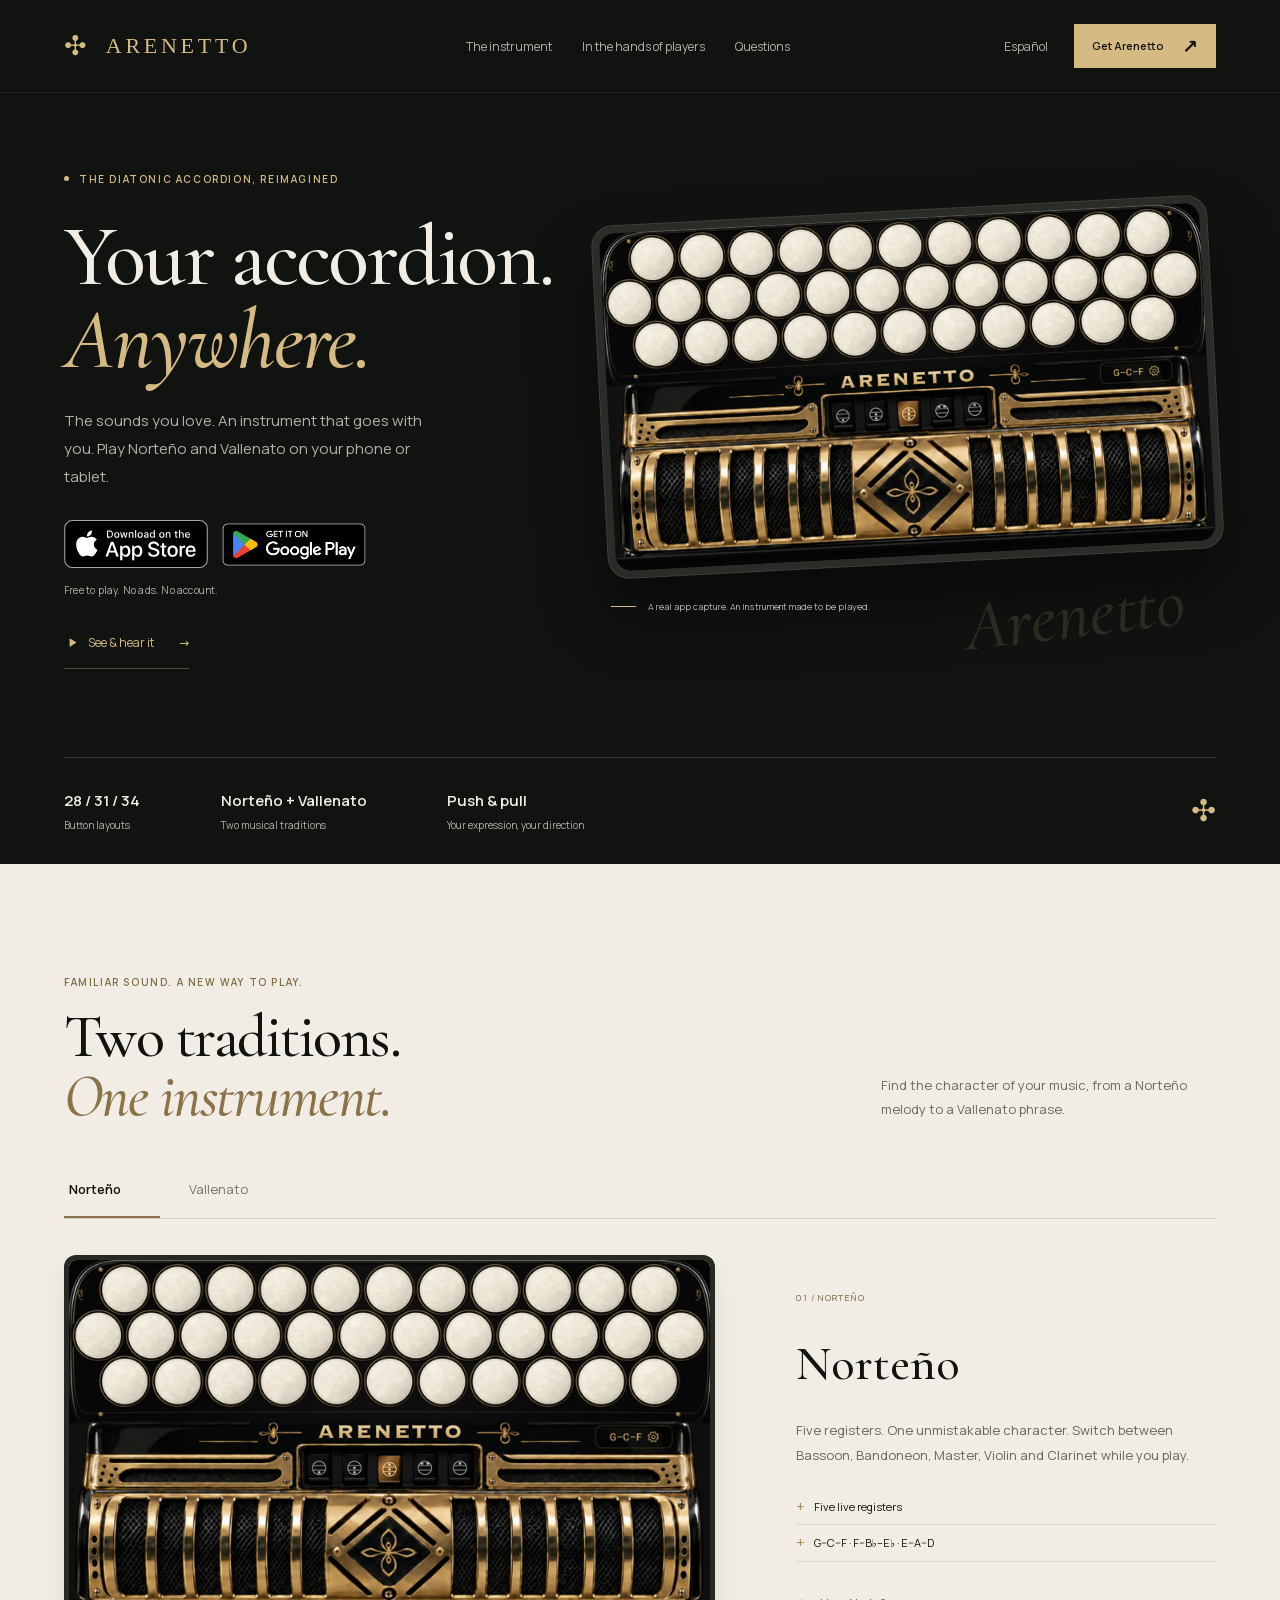
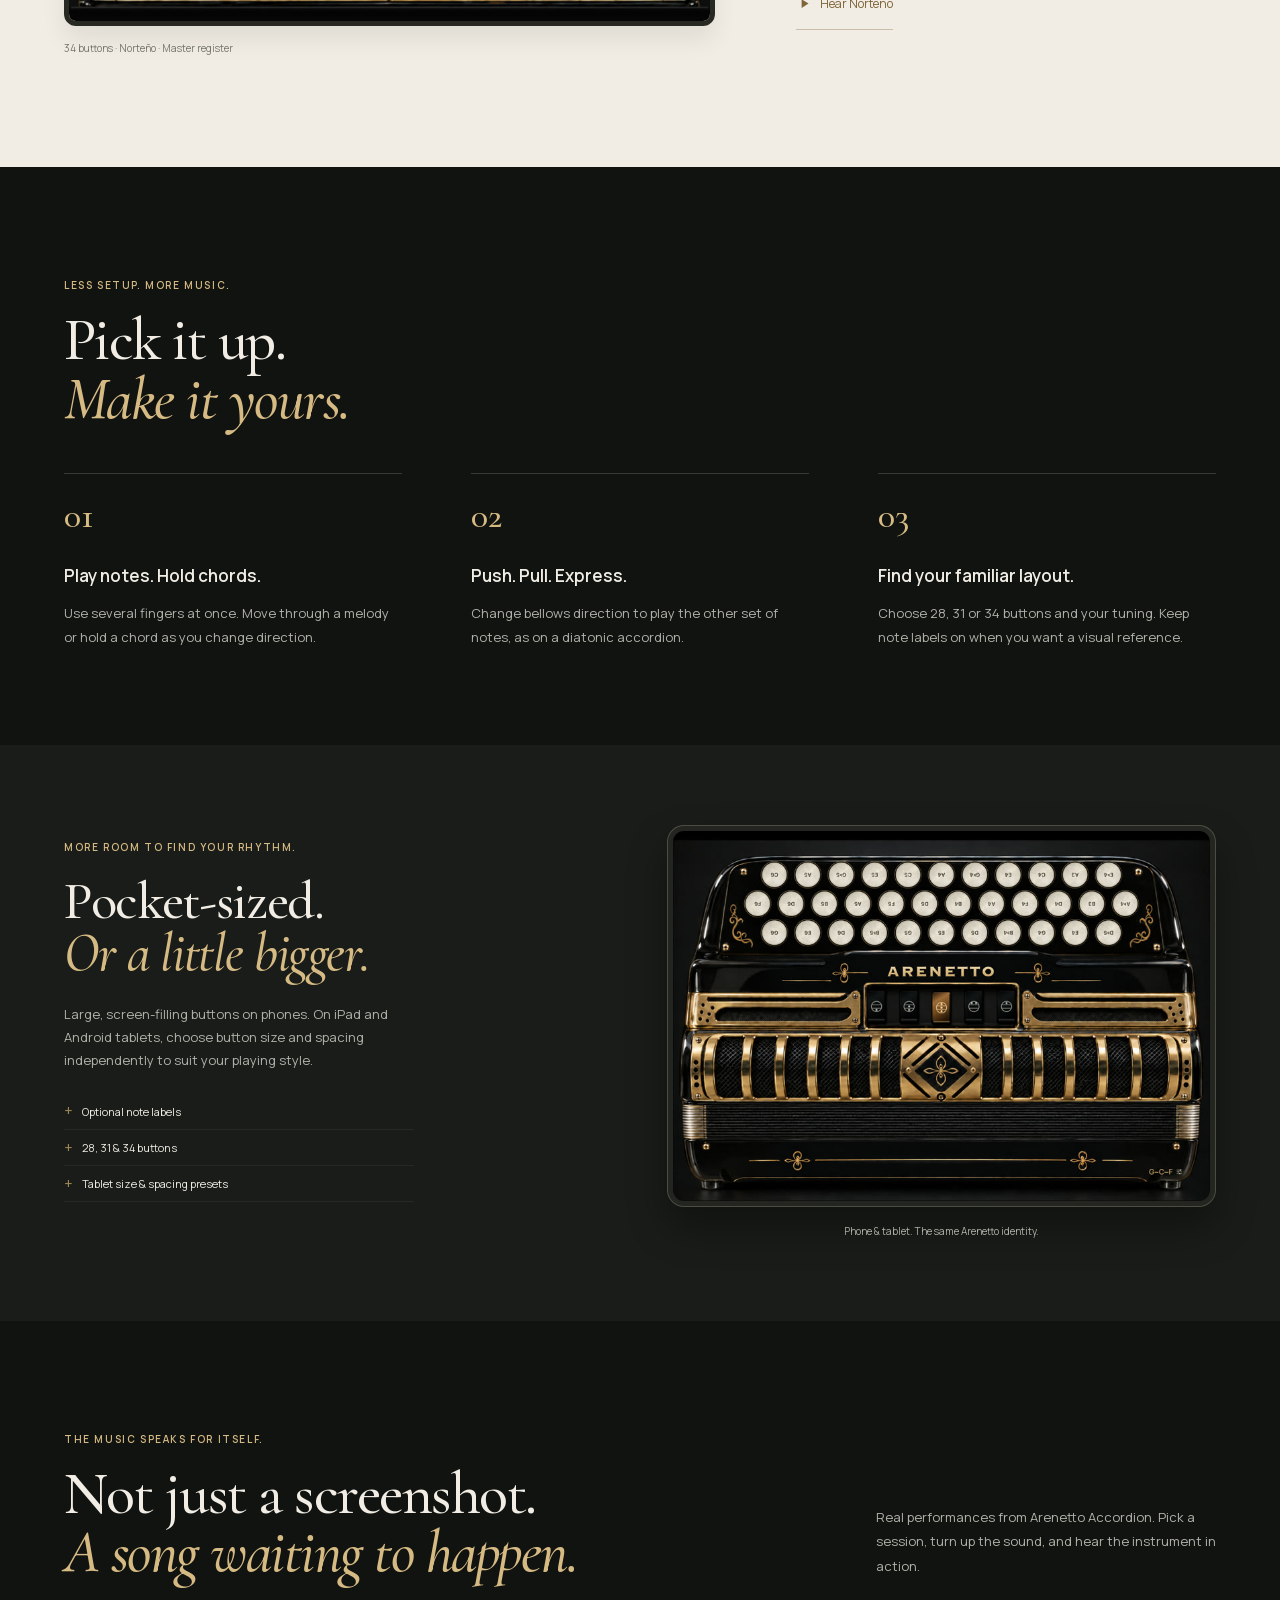
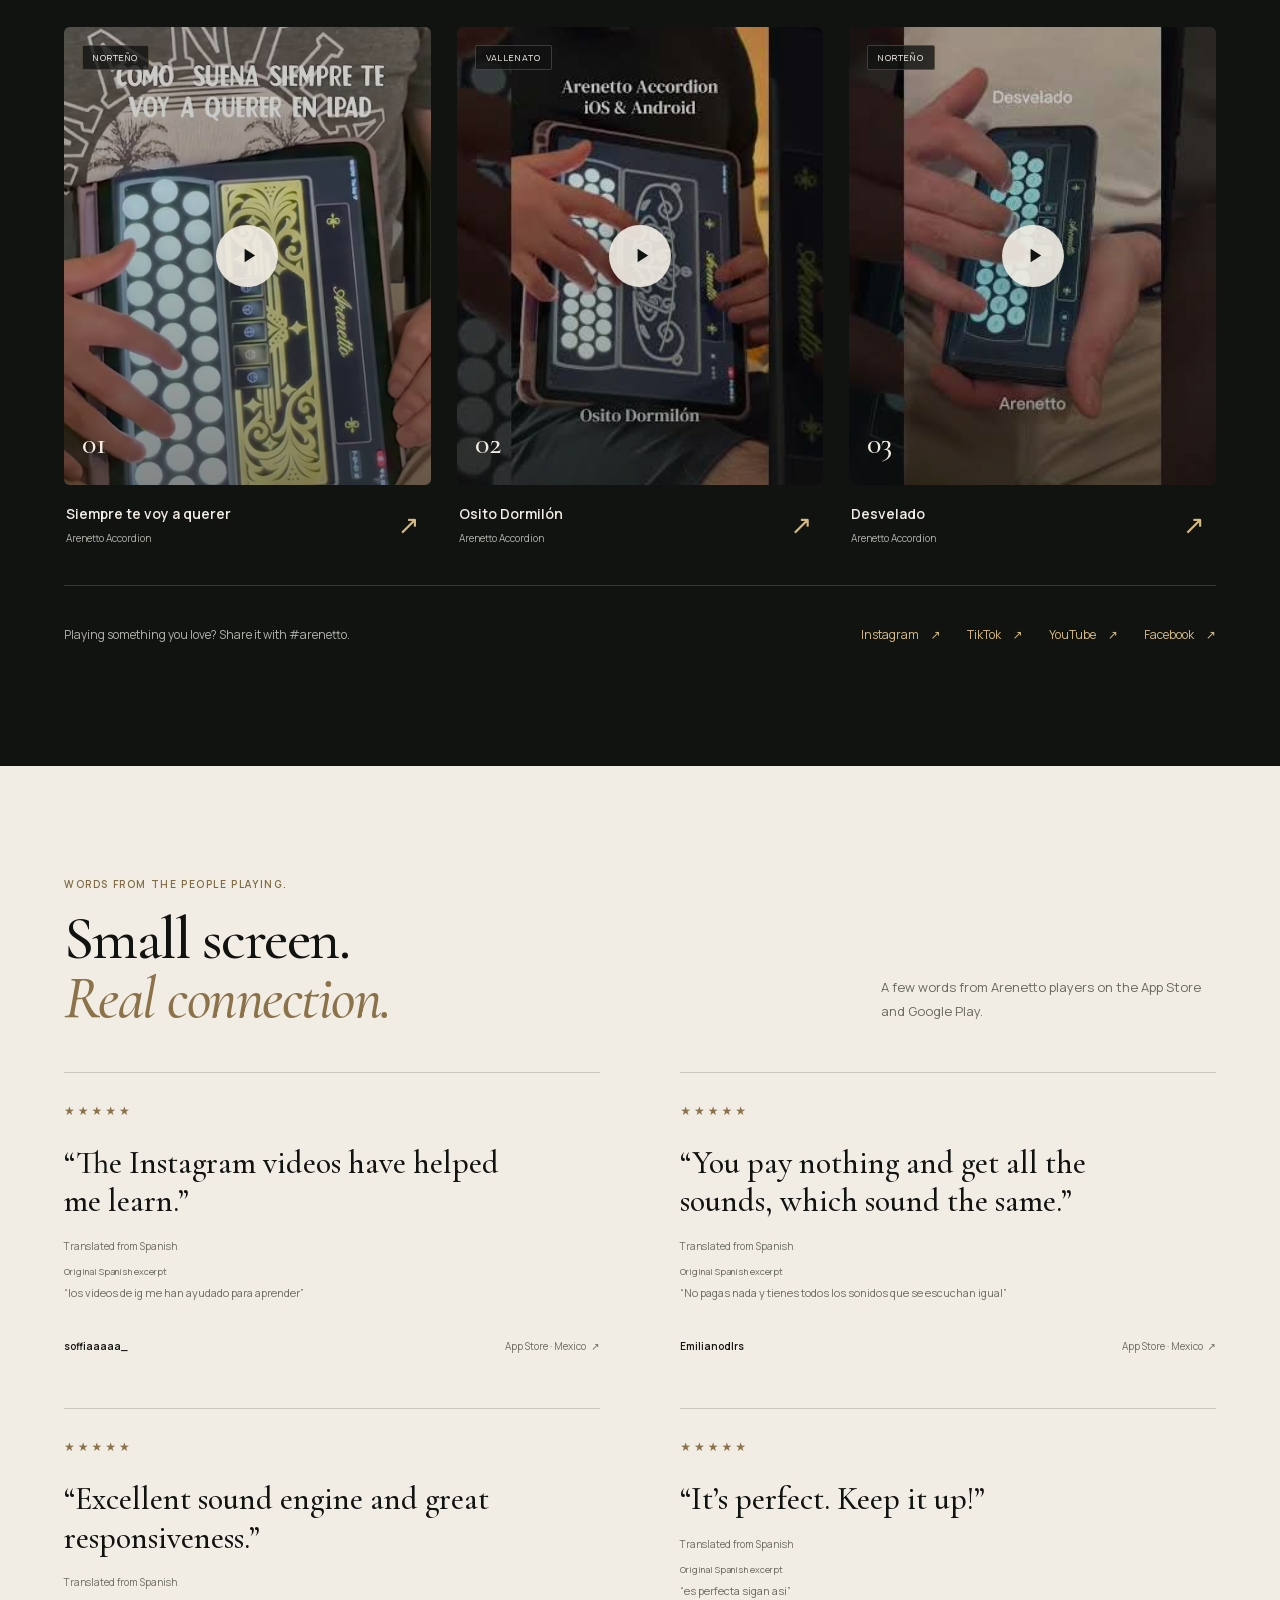
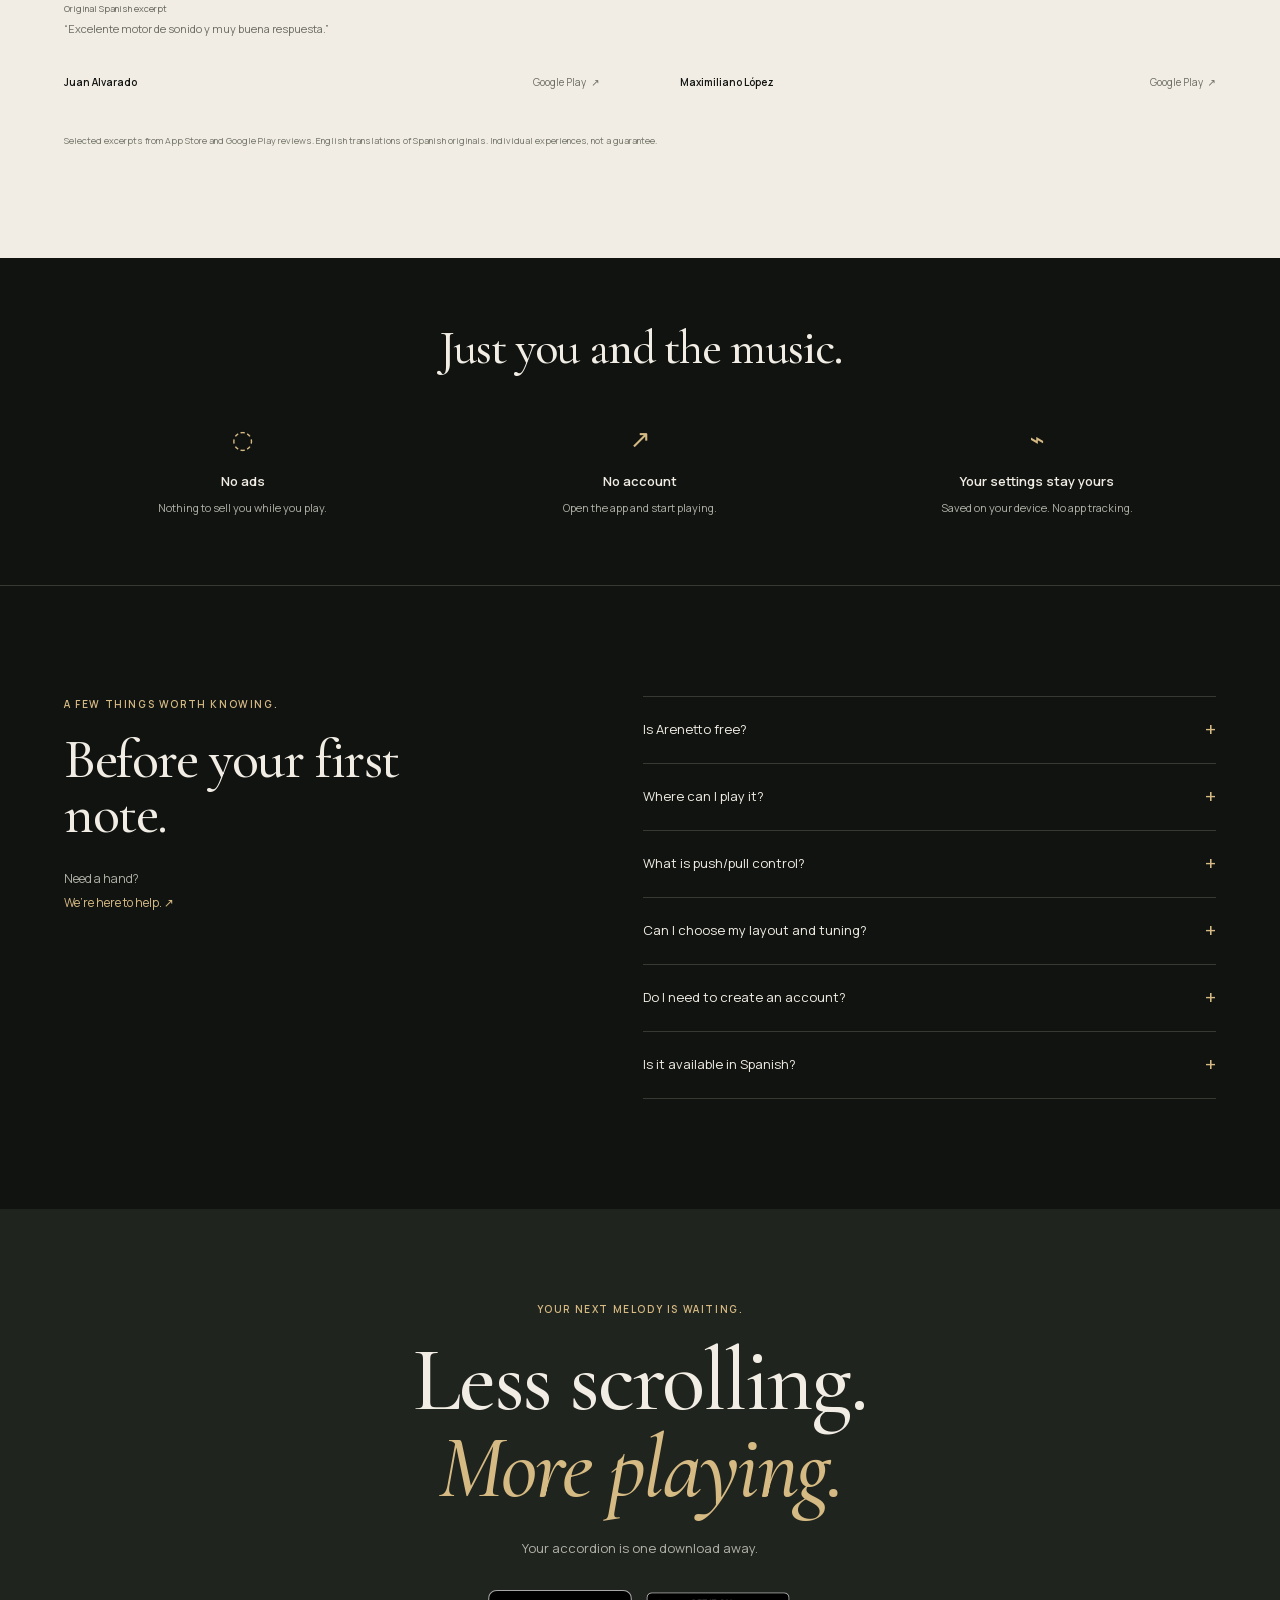
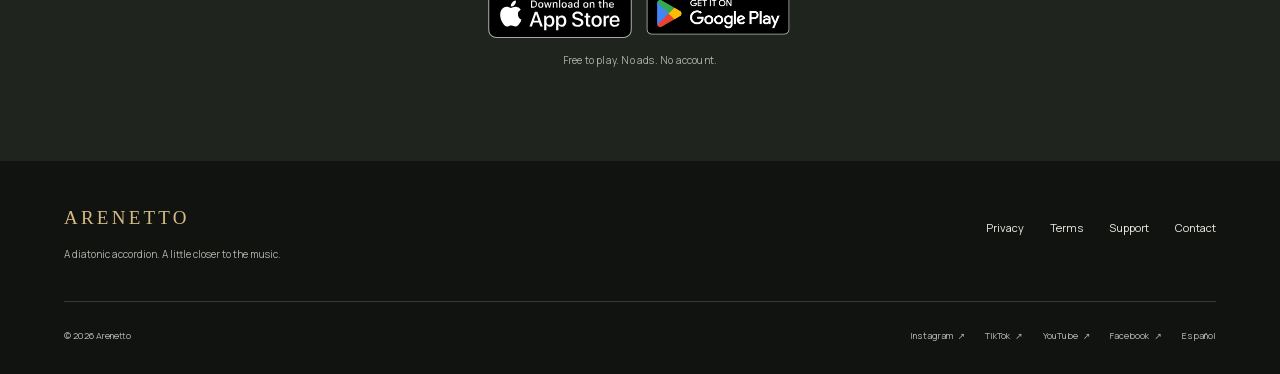
==== commit c16852ea: "Add attributed Google Play testimonials in English and Spanish Feature short, contiguous public exce" ====
--- a/index.html
+++ b/index.html
@@ -7,7 +7,7 @@
   <section class="playing-section section"><div class="container"><div class="section-heading"><div><p class="eyebrow">LESS SETUP. MORE MUSIC.</p><h2>Pick it up.<br><em>Make it yours.</em></h2></div></div><div class="playing-grid"><article><span class="step-number">01</span><h3>Play notes. Hold chords.</h3><p>Use several fingers at once. Move through a melody or hold a chord as you change direction.</p></article><article><span class="step-number">02</span><h3>Push. Pull. Express.</h3><p>Change bellows direction to play the other set of notes, as on a diatonic accordion.</p></article><article><span class="step-number">03</span><h3>Find your familiar layout.</h3><p>Choose 28, 31 or 34 buttons and your tuning. Keep note labels on when you want a visual reference.</p></article></div></div></section>
   <section class="tablet-section section"><div class="container tablet-grid"><div class="tablet-copy"><p class="eyebrow">MORE ROOM TO FIND YOUR RHYTHM.</p><h2>Pocket-sized.<br><em>Or a little bigger.</em></h2><p>Large, screen-filling buttons on phones. On iPad and Android tablets, choose button size and spacing independently to suit your playing style.</p><ul class="feature-list"><li>Optional note labels</li><li>28, 31 &amp; 34 buttons</li><li>Tablet size &amp; spacing presets</li></ul></div><figure class="tablet-visual"><img src="/assets/images/tablet-norteno.jpg" srcset="/assets/images/tablet-norteno-800.jpg 800w, /assets/images/tablet-norteno.jpg 1400w" sizes="(max-width: 850px) calc(100vw - 48px), 52vw" alt="Arenetto on iPad, with a larger keyboard surface and the full black-and-gold cabinet" width="1400" height="965" loading="lazy"><figcaption>Phone &amp; tablet. The same Arenetto identity.</figcaption></figure></div></section>
   <section class="sessions-section section" id="sessions"><div class="container"><div class="section-heading"><div><p class="eyebrow">THE MUSIC SPEAKS FOR ITSELF.</p><h2>Not just a screenshot.<br><em>A song waiting to happen.</em></h2></div><p>Real performances from Arenetto Accordion. Pick a session, turn up the sound, and hear the instrument in action.</p></div><div class="sessions-grid"><article class="session-card"><a class="session-poster" href="https://www.youtube.com/shorts/k02WsCjudA4" target="_blank" rel="noopener noreferrer" data-video="k02WsCjudA4" data-video-title="Siempre te voy a querer" aria-label="Watch Siempre te voy a querer"><img src="/assets/images/session-norteno.jpg"  alt="Siempre te voy a querer — Arenetto Accordion" width="405" height="720" loading="lazy"><span class="session-tag">Norteño</span><span class="play-circle"><svg viewBox="0 0 24 24" aria-hidden="true"><path d="m9 5 11 7-11 7Z"/></svg></span><span class="session-index">01</span></a><div class="session-caption"><div><h3>Siempre te voy a querer</h3><p>Arenetto Accordion</p></div><a href="https://www.youtube.com/shorts/k02WsCjudA4" target="_blank" rel="noopener noreferrer" aria-label="Watch on YouTube: Siempre te voy a querer"><span aria-hidden="true">↗</span></a></div></article><article class="session-card"><a class="session-poster" href="https://www.youtube.com/shorts/i9teGjhY3Ak" target="_blank" rel="noopener noreferrer" data-video="i9teGjhY3Ak" data-video-title="Osito Dormilón" aria-label="Watch Osito Dormilón"><img src="/assets/images/session-vallenato.jpg"  alt="Osito Dormilón — Arenetto Accordion" width="480" height="360" loading="lazy"><span class="session-tag">Vallenato</span><span class="play-circle"><svg viewBox="0 0 24 24" aria-hidden="true"><path d="m9 5 11 7-11 7Z"/></svg></span><span class="session-index">02</span></a><div class="session-caption"><div><h3>Osito Dormilón</h3><p>Arenetto Accordion</p></div><a href="https://www.youtube.com/shorts/i9teGjhY3Ak" target="_blank" rel="noopener noreferrer" aria-label="Watch on YouTube: Osito Dormilón"><span aria-hidden="true">↗</span></a></div></article><article class="session-card"><a class="session-poster" href="https://www.youtube.com/shorts/qBVwqO7cG_w" target="_blank" rel="noopener noreferrer" data-video="qBVwqO7cG_w" data-video-title="Desvelado" aria-label="Watch Desvelado"><img src="/assets/images/session-desvelado.jpg"  alt="Desvelado — Arenetto Accordion" width="480" height="360" loading="lazy"><span class="session-tag">Norteño</span><span class="play-circle"><svg viewBox="0 0 24 24" aria-hidden="true"><path d="m9 5 11 7-11 7Z"/></svg></span><span class="session-index">03</span></a><div class="session-caption"><div><h3>Desvelado</h3><p>Arenetto Accordion</p></div><a href="https://www.youtube.com/shorts/qBVwqO7cG_w" target="_blank" rel="noopener noreferrer" aria-label="Watch on YouTube: Desvelado"><span aria-hidden="true">↗</span></a></div></article></div><div class="social-row"><p>Playing something you love? Share it with #arenetto.</p><div aria-label="Follow the music"><a href="https://www.instagram.com/arenetto.accordion/" target="_blank" rel="noopener noreferrer">Instagram <span aria-hidden="true">↗</span></a><a href="https://www.tiktok.com/@arenetto.accordion" target="_blank" rel="noopener noreferrer">TikTok <span aria-hidden="true">↗</span></a><a href="https://www.youtube.com/@arenettoapp" target="_blank" rel="noopener noreferrer">YouTube <span aria-hidden="true">↗</span></a><a href="https://www.facebook.com/p/Arenetto-Accordion-61591586806487/" target="_blank" rel="noopener noreferrer">Facebook <span aria-hidden="true">↗</span></a></div></div></div></section>
-  <section class="reviews-section section"><div class="container"><div class="section-heading"><div><p class="eyebrow">WORDS FROM THE PEOPLE PLAYING.</p><h2>Small screen.<br><em>Real connection.</em></h2></div><p>A few words from players, shared in their own language.</p></div><div class="reviews-grid"><figure class="review"><span class="stars" role="img" aria-label="5 / 5">★★★★★</span><blockquote lang="es">“los videos de ig me han ayudado para aprender”</blockquote><p class="review-translation">The Instagram videos have helped me learn. <span>(English translation)</span></p><figcaption><strong>soffiaaaaa_</strong><a href="https://apps.apple.com/mx/app/arenetto/id6791795300?see-all=reviews" target="_blank" rel="noopener noreferrer" aria-label="Read the original review">App Store · Mexico <span aria-hidden="true">↗</span></a></figcaption></figure><figure class="review"><span class="stars" role="img" aria-label="5 / 5">★★★★★</span><blockquote lang="es">“No pagas nada y tienes todos los sonidos que se escuchan igual”</blockquote><p class="review-translation">You pay nothing and get all the sounds, which sound the same. <span>(English translation)</span></p><figcaption><strong>Emilianodlrs</strong><a href="https://apps.apple.com/mx/app/arenetto/id6791795300?see-all=reviews" target="_blank" rel="noopener noreferrer" aria-label="Read the original review">App Store · Mexico <span aria-hidden="true">↗</span></a></figcaption></figure></div><p class="review-disclaimer">Selected review excerpts · App Store, Mexico · September 2026. Individual experiences, not a guarantee.</p></div></section>
+  <section class="reviews-section section" id="reviews"><div class="container"><div class="section-heading"><div><p class="eyebrow">WORDS FROM THE PEOPLE PLAYING.</p><h2>Small screen.<br><em>Real connection.</em></h2></div><p>A few words from Arenetto players on the App Store and Google Play.</p></div><div class="reviews-grid"><figure class="review" data-review-id="14559002437" data-review-store="App Store"><span class="stars" role="img" aria-label="5 / 5">★★★★★</span><blockquote lang="en">“The Instagram videos have helped me learn.”</blockquote><p class="review-translation">Translated from Spanish</p><p class="review-original" lang="es"><span lang="en">Original Spanish excerpt</span>“los videos de ig me han ayudado para aprender”</p><figcaption><strong>soffiaaaaa_</strong><a href="https://apps.apple.com/mx/app/arenetto/id6791795300?see-all=reviews" target="_blank" rel="noopener noreferrer" aria-label="Read the original review — soffiaaaaa_ (App Store)">App Store · Mexico <span aria-hidden="true">↗</span></a></figcaption></figure><figure class="review" data-review-id="14528112903" data-review-store="App Store"><span class="stars" role="img" aria-label="5 / 5">★★★★★</span><blockquote lang="en">“You pay nothing and get all the sounds, which sound the same.”</blockquote><p class="review-translation">Translated from Spanish</p><p class="review-original" lang="es"><span lang="en">Original Spanish excerpt</span>“No pagas nada y tienes todos los sonidos que se escuchan igual”</p><figcaption><strong>Emilianodlrs</strong><a href="https://apps.apple.com/mx/app/arenetto/id6791795300?see-all=reviews" target="_blank" rel="noopener noreferrer" aria-label="Read the original review — Emilianodlrs (App Store)">App Store · Mexico <span aria-hidden="true">↗</span></a></figcaption></figure><figure class="review" data-review-id="1ea280c9-bdaf-477d-8ade-91f86e9a7de4" data-review-store="Google Play"><span class="stars" role="img" aria-label="5 / 5">★★★★★</span><blockquote lang="en">“Excellent sound engine and great responsiveness.”</blockquote><p class="review-translation">Translated from Spanish</p><p class="review-original" lang="es"><span lang="en">Original Spanish excerpt</span>“Excelente motor de sonido y muy buena respuesta.”</p><figcaption><strong>Juan Alvarado</strong><a href="https://play.google.com/store/apps/details?id=com.tomasarenas.arenetto&amp;hl=es_419&amp;gl=MX" target="_blank" rel="noopener noreferrer" aria-label="Read the original review — Juan Alvarado (Google Play)">Google Play <span aria-hidden="true">↗</span></a></figcaption></figure><figure class="review" data-review-id="d425665d-0fda-4723-8d2b-a52504578a3f" data-review-store="Google Play"><span class="stars" role="img" aria-label="5 / 5">★★★★★</span><blockquote lang="en">“It’s perfect. Keep it up!”</blockquote><p class="review-translation">Translated from Spanish</p><p class="review-original" lang="es"><span lang="en">Original Spanish excerpt</span>“es perfecta sigan asi”</p><figcaption><strong>Maximiliano López</strong><a href="https://play.google.com/store/apps/details?id=com.tomasarenas.arenetto&amp;hl=es_419&amp;gl=MX" target="_blank" rel="noopener noreferrer" aria-label="Read the original review — Maximiliano López (Google Play)">Google Play <span aria-hidden="true">↗</span></a></figcaption></figure></div><p class="review-disclaimer">Selected excerpts from App Store and Google Play reviews. English translations of Spanish originals. Individual experiences, not a guarantee.</p></div></section>
   <section class="privacy-section"><div class="container"><h2>Just you and the music.</h2><div class="privacy-grid"><div><span class="privacy-icon" aria-hidden="true">◌</span><h3>No ads</h3><p>Nothing to sell you while you play.</p></div><div><span class="privacy-icon" aria-hidden="true">↗</span><h3>No account</h3><p>Open the app and start playing.</p></div><div><span class="privacy-icon" aria-hidden="true">⌁</span><h3>Your settings stay yours</h3><p>Saved on your device. No app tracking.</p></div></div></div></section>
   <section class="faq-section section" id="questions"><div class="container faq-grid"><div><p class="eyebrow">A FEW THINGS WORTH KNOWING.</p><h2>Before your first note.</h2><p class="faq-help">Need a hand?<br><a href="/support/">We’re here to help. <span aria-hidden="true">↗</span></a></p></div><div class="faq-list"><details><summary>Is Arenetto free?<span aria-hidden="true">+</span></summary><p>Yes. Arenetto is free on the App Store and Google Play, with no ads, subscriptions or in-app purchases.</p></details><details><summary>Where can I play it?<span aria-hidden="true">+</span></summary><p>On iPhone and iPad, and on Android phones and tablets. The instrument is designed to be played in landscape. Check your store listing for current device compatibility.</p></details><details><summary>What is push/pull control?<span aria-hidden="true">+</span></summary><p>A diatonic accordion plays different notes depending on bellows direction. Arenetto lets you select push or pull while playing the buttons.</p></details><details><summary>Can I choose my layout and tuning?<span aria-hidden="true">+</span></summary><p>Yes. Choose 28, 31 or 34 buttons, select your sound family and tuning, and show note labels with sharps or flats if you prefer. Tablets also have button-size and spacing presets.</p></details><details><summary>Do I need to create an account?<span aria-hidden="true">+</span></summary><p>No. There is no sign-up. Instrument preferences are saved locally on your device.</p></details><details><summary>Is it available in Spanish?<span aria-hidden="true">+</span></summary><p>Yes. The app and this website are available in English and Spanish.</p></details></div></div></section>
   <section class="download-section section" id="download"><div class="container"><p class="eyebrow">YOUR NEXT MELODY IS WAITING.</p><h2>Less scrolling.<br><em>More playing.</em></h2><p>Your accordion is one download away.</p><div class="store-badges"><a data-store="ios" href="https://apps.apple.com/us/app/arenetto/id6791795300" aria-label="Download Arenetto on the App Store"><img src="/assets/images/app-store-badge.svg"  alt="Download Arenetto on the App Store" width="120" height="40" ></a><a data-store="android" href="https://play.google.com/store/apps/details?id=com.tomasarenas.arenetto" aria-label="Get Arenetto on Google Play"><img src="/assets/images/google-play-badge.png"  alt="Get Arenetto on Google Play" width="646" height="250" ></a></div><p class="hero-trust">Free to play. No ads. No account.</p></div></section>
--- a/assets/arenetto.css
+++ b/assets/arenetto.css
@@ -130,12 +130,13 @@
 .social-row>div{display:flex;flex-wrap:wrap;gap:10px 26px;white-space:nowrap}
 .social-row a{color:var(--gold);min-height:44px;display:inline-flex;align-items:center;gap:12px}
 .reviews-section{background:var(--paper);color:var(--ink);color-scheme:light}
-.reviews-grid{display:grid;grid-template-columns:1fr 1fr;gap:7%}
+.reviews-grid{display:grid;grid-template-columns:1fr 1fr;column-gap:7%;row-gap:40px}
 .review{border-top:1px solid #23251e30;padding-top:27px;display:flex;flex-direction:column}
 .stars{font-size:12px;letter-spacing:3px;color:#8b7249}
 .review blockquote{font-family:var(--display);font-size:clamp(26px,2.5vw,36px);line-height:1.2;margin:23px 0 17px;max-width:440px}
-.review-translation{font-size:11px;color:#6b6c61;max-width:380px}
-.review-translation span{display:block;font-size:9px;margin-top:4px}
+.review-translation{font-size:10px;color:#6b6c61;margin-bottom:10px}
+.review-original{font-size:11px;color:#6b6c61;max-width:440px;line-height:1.6}
+.review-original span{display:block;font-size:9px;margin-bottom:4px}
 .review figcaption{display:flex;align-items:center;justify-content:space-between;gap:20px;margin-top:auto;padding-top:23px;color:#6b6c61;font-size:10px}
 .review figcaption strong{font-weight:600;color:var(--ink)}
 .review figcaption a{min-height:44px;display:inline-flex;align-items:center;gap:5px}
